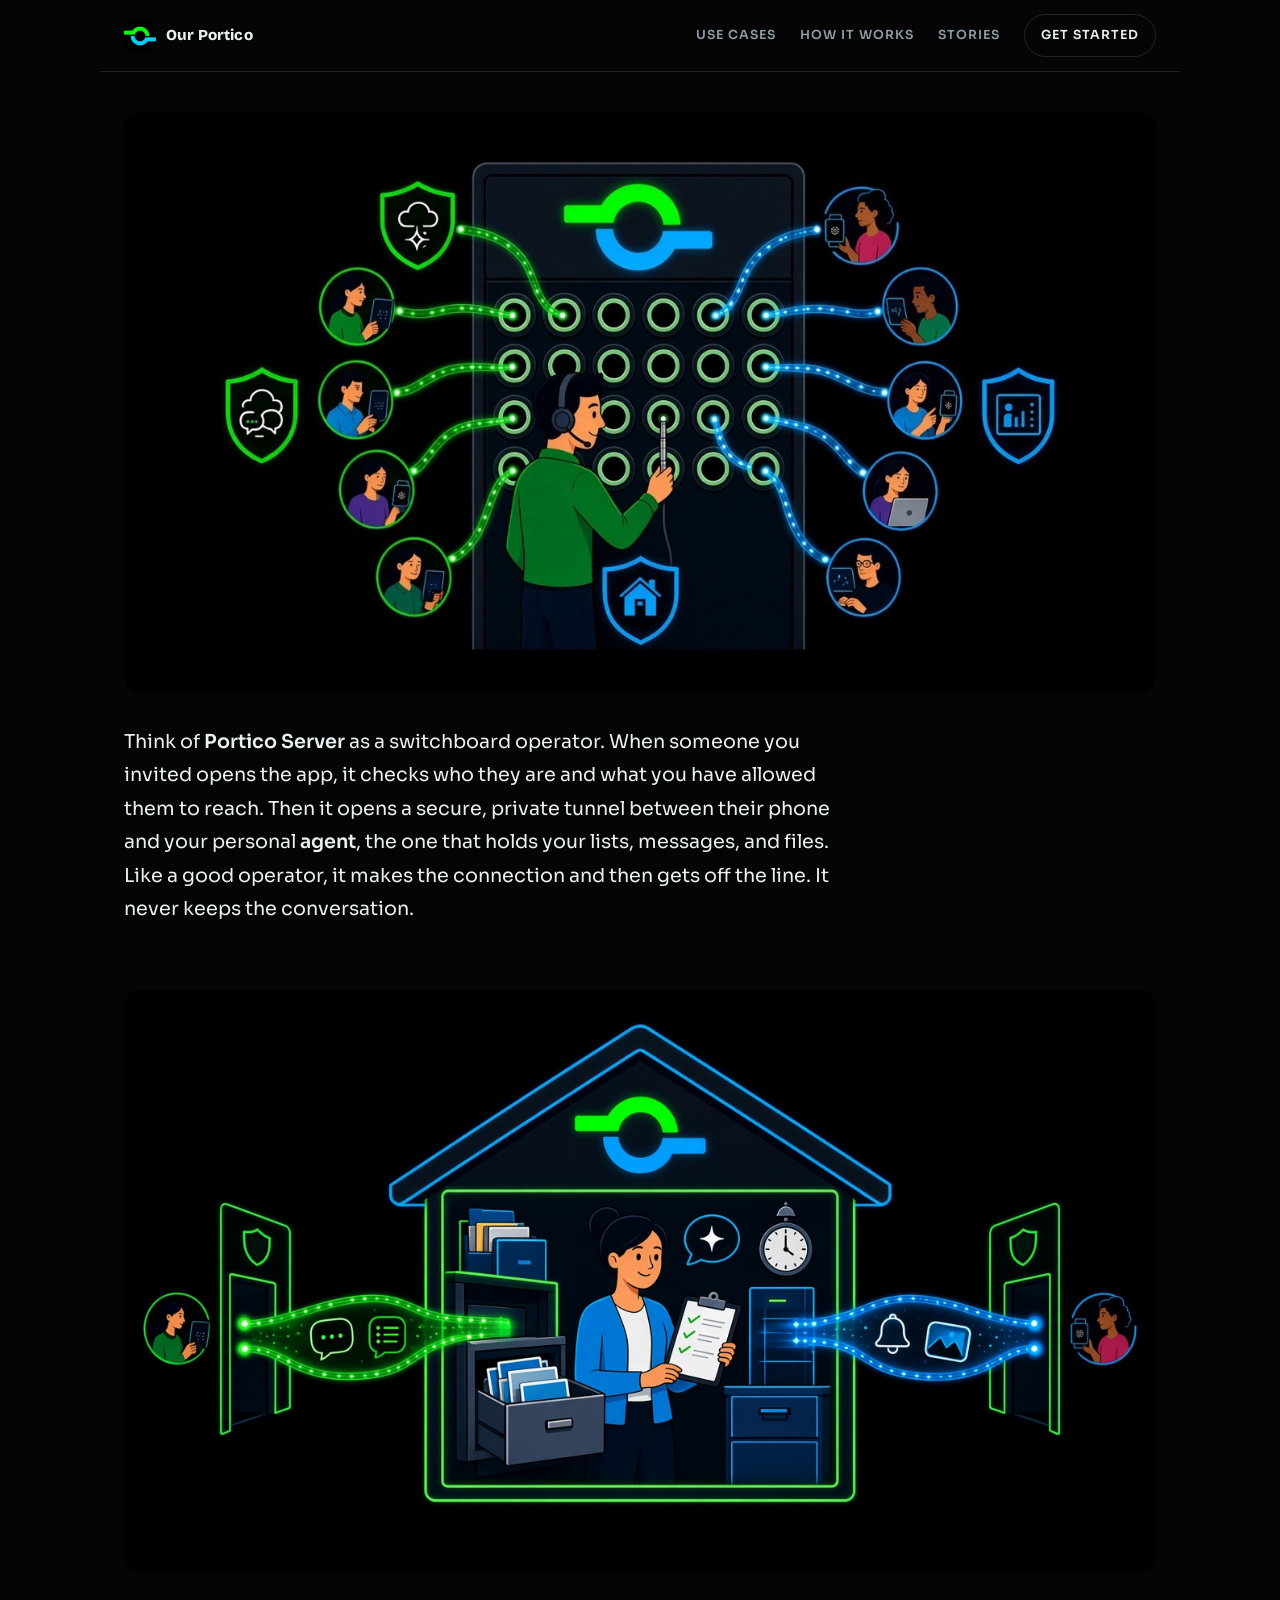
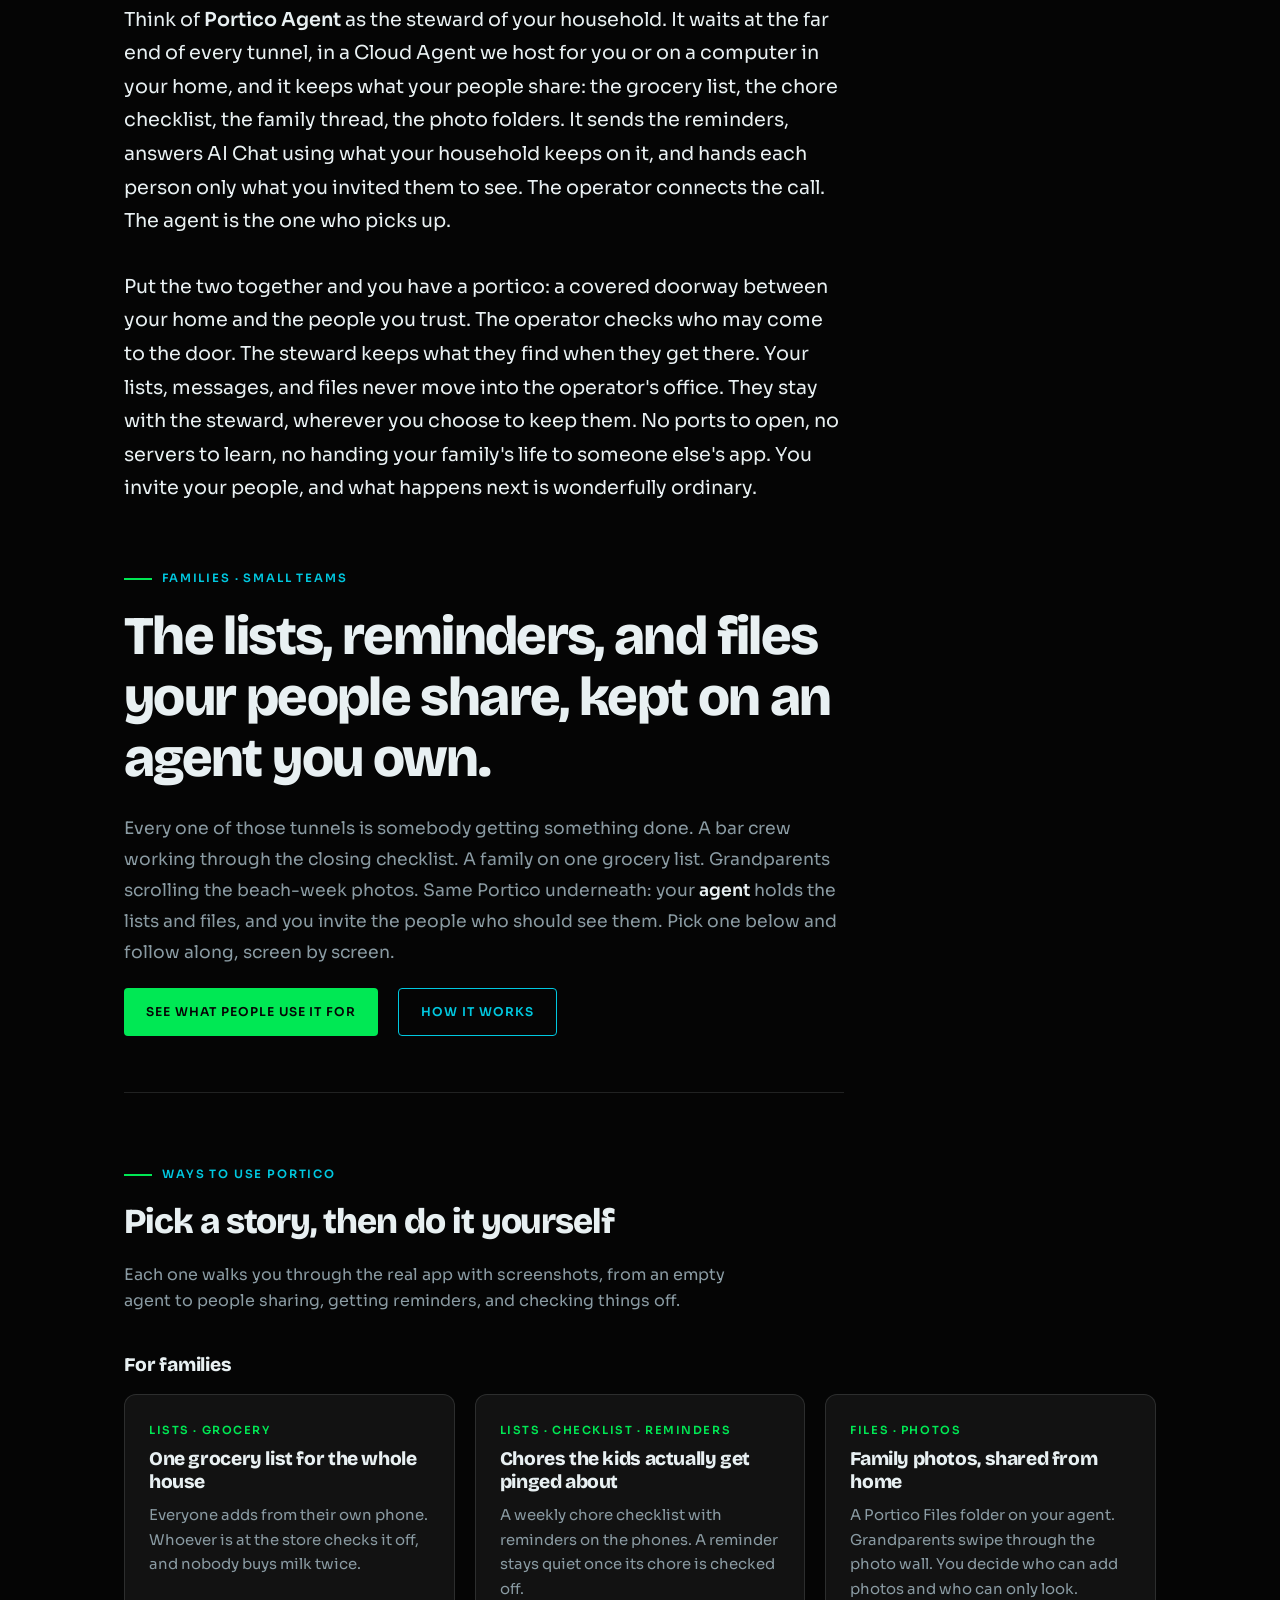
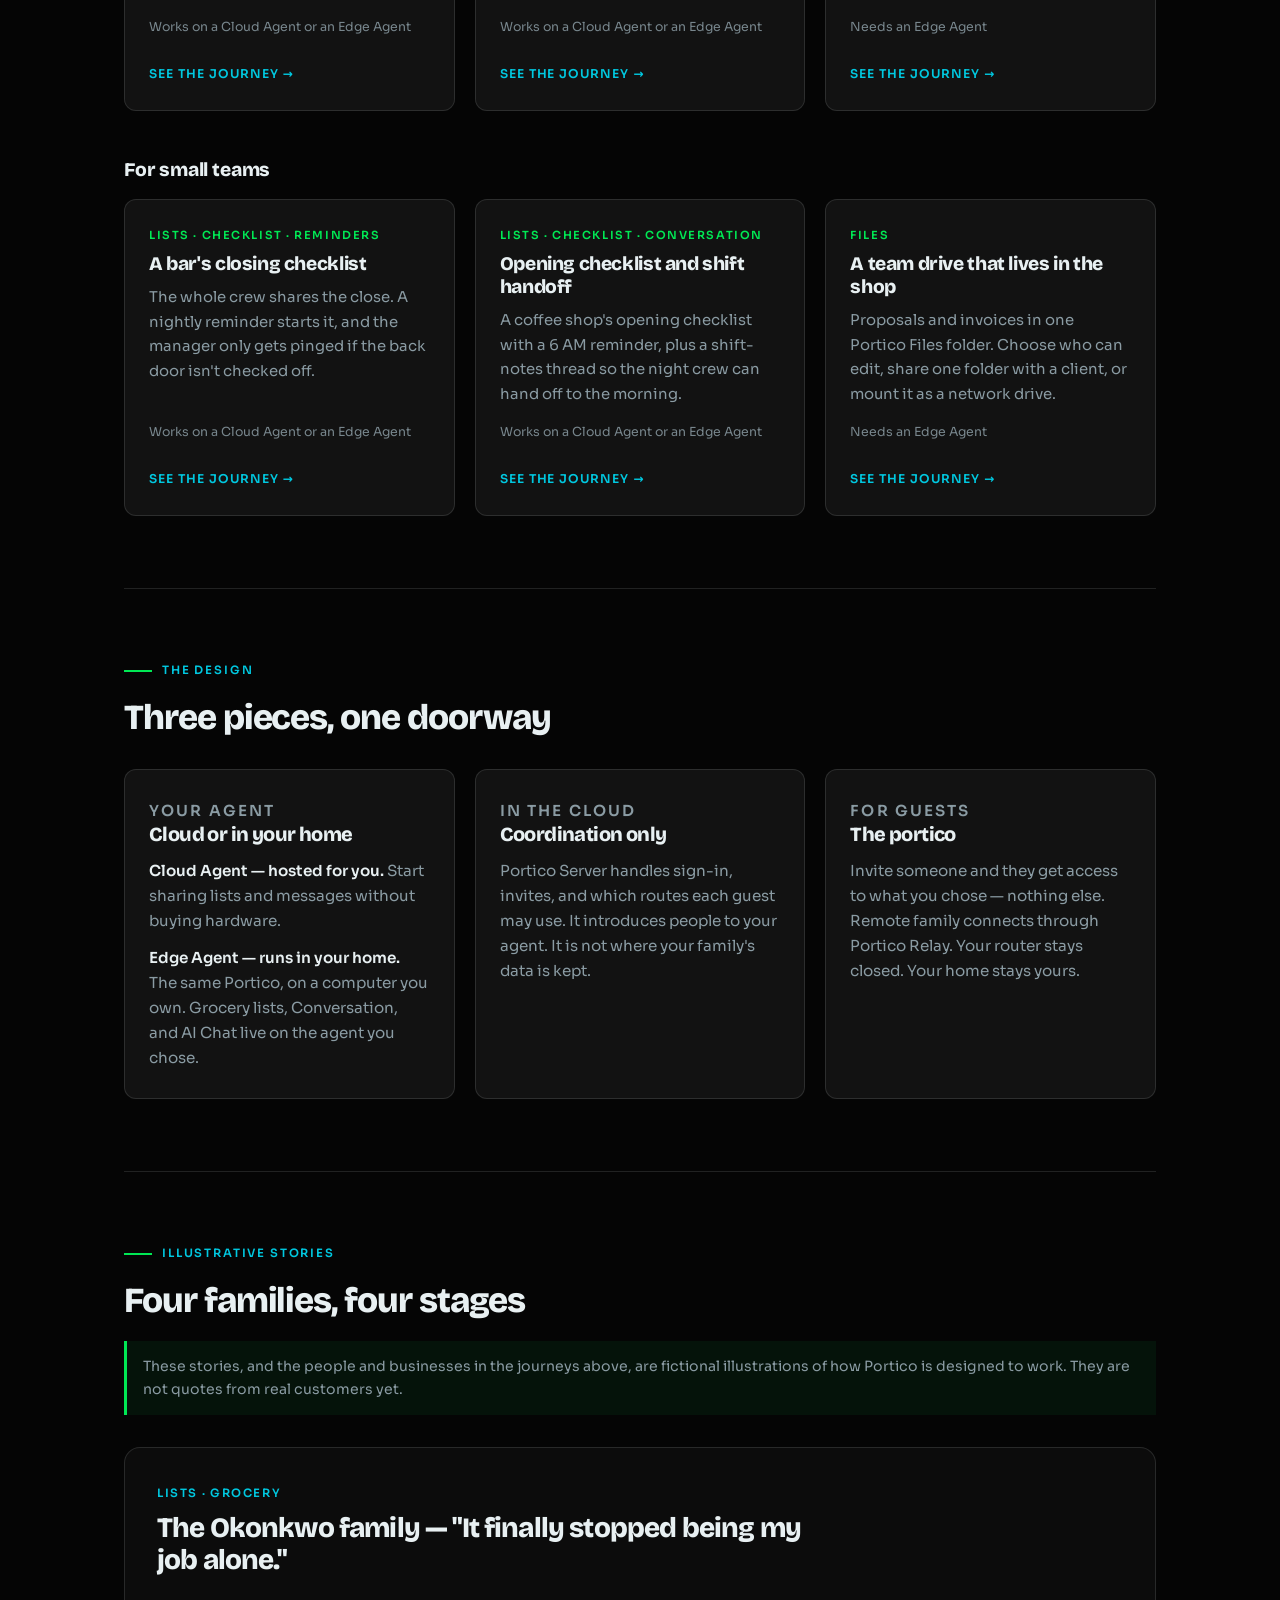
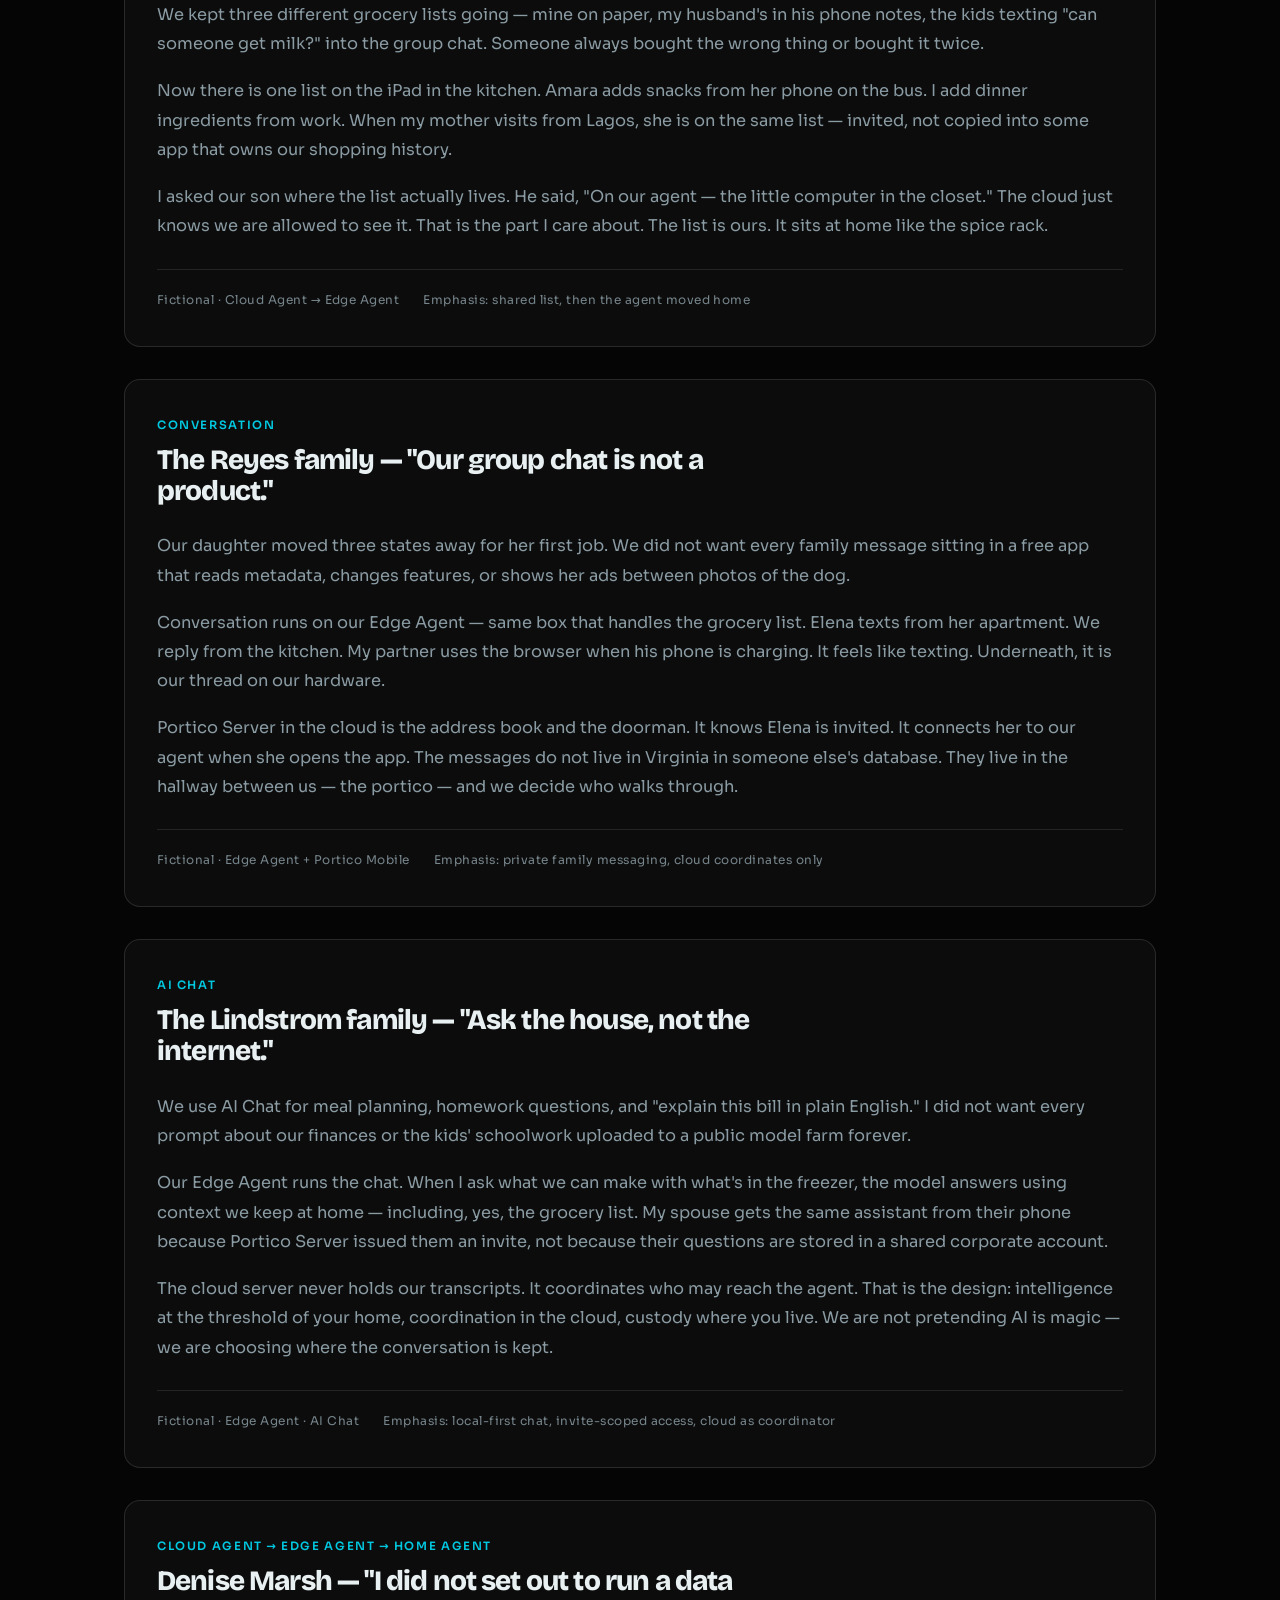
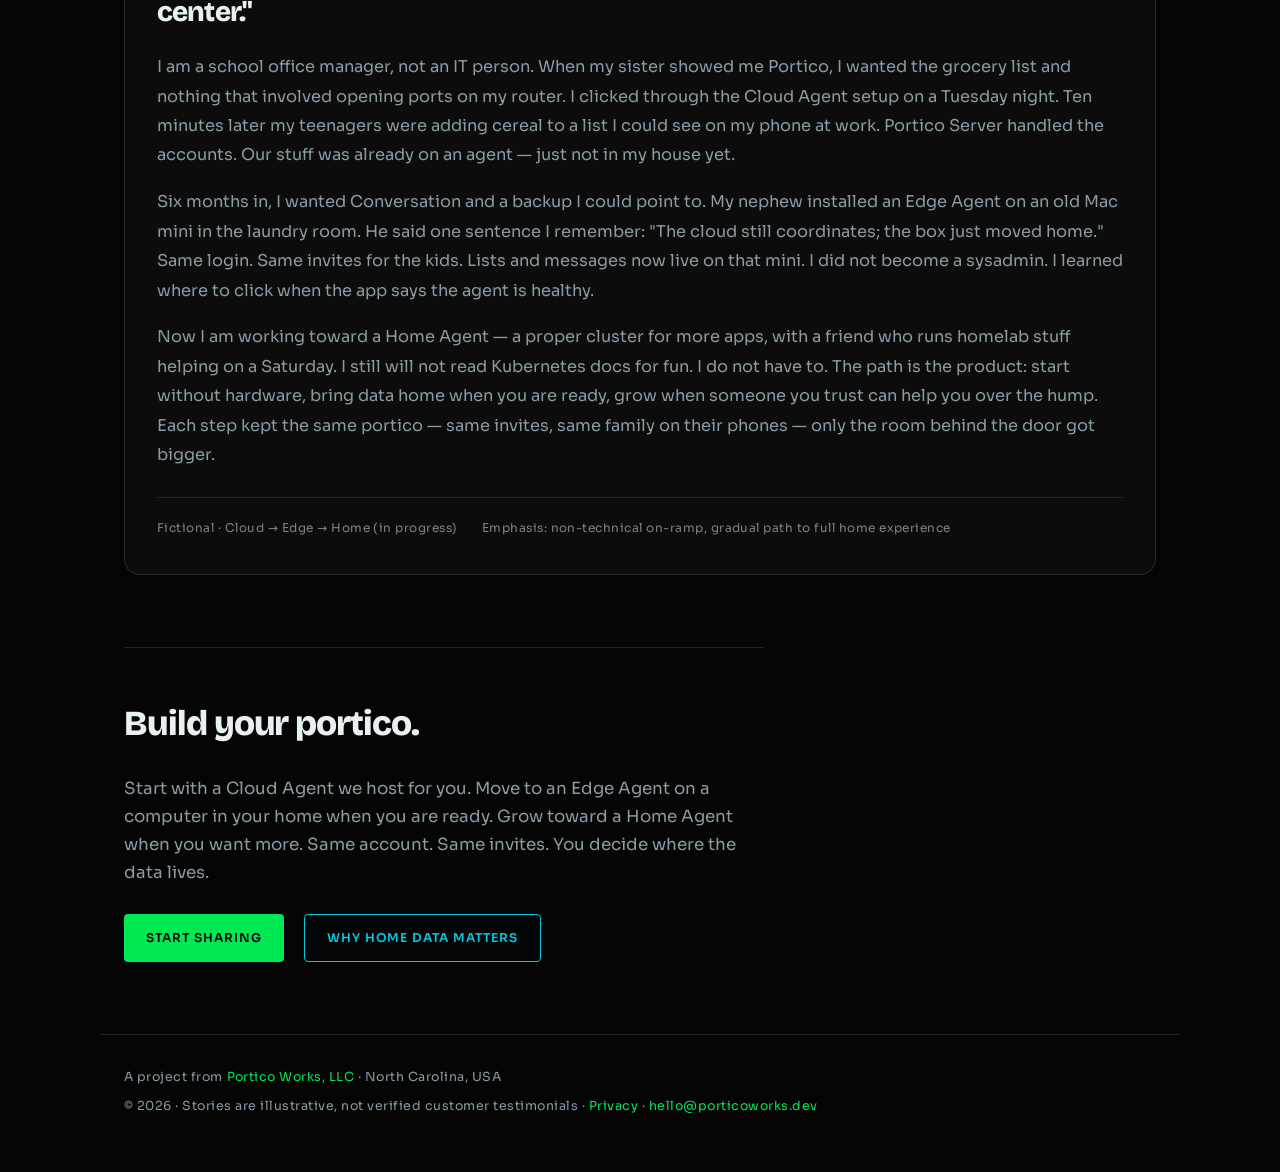
==== index.html @ 47776b00 "Add Portico hero art, grocery journey screenshots, and shot-filing tasks Co-authored-by: Cursor <cur" ====
<!doctype html>
<html lang="en">
  <head>
    <meta charset="utf-8">
    <meta name="viewport" content="width=device-width, initial-scale=1, viewport-fit=cover">
    <meta name="description" content="How families and small teams use Portico: shared grocery lists, chore and closing checklists with reminders, and photos and files shared from an agent you own.">
    <meta name="theme-color" content="#050505">
    <meta name="mobile-web-app-capable" content="yes">
    <meta name="apple-mobile-web-app-capable" content="yes">
    <meta name="apple-mobile-web-app-status-bar-style" content="black-translucent">
    <meta name="apple-mobile-web-app-title" content="Our Portico">
    <meta property="og:title" content="Our Portico — How families and small teams use Portico">
    <meta property="og:description" content="Shared lists, reminders, and files on an agent you own. Follow a family or a small team through the app, screen by screen.">
    <meta property="og:type" content="website">
    <meta property="og:url" content="https://ourportico.com/">
    <meta property="og:image" content="https://ourportico.com/logo.png">
    <title>Our Portico — How families and small teams use Portico</title>
    <link rel="icon" href="/favicon.ico" sizes="32x32">
    <link rel="icon" href="/favicon.svg" type="image/svg+xml">
    <link rel="shortcut icon" href="/favicon.ico">
    <link rel="icon" href="/favicon-32.png" type="image/png" sizes="32x32">
    <link rel="icon" href="/favicon-16.png" type="image/png" sizes="16x16">
    <link rel="icon" href="/icon-192.png" type="image/png" sizes="192x192">
    <link rel="apple-touch-icon" href="/apple-touch-icon.png" sizes="180x180">
    <link rel="apple-touch-icon" href="/apple-touch-icon-152.png" sizes="152x152">
    <link rel="manifest" href="/manifest.webmanifest">
    <link rel="stylesheet" href="styles.css">
    <link rel="preconnect" href="https://fonts.googleapis.com">
    <link rel="preconnect" href="https://fonts.gstatic.com" crossorigin>
    <link href="https://fonts.googleapis.com/css2?family=Bricolage+Grotesque:opsz,wght@12..96,600;12..96,800&family=Sora:wght@400;500;600&display=swap" rel="stylesheet">
  </head>
  <body>
    <header class="site-header">
      <div class="brand-cluster">
        <a class="wordmark-logo" href="https://api.porticoworks.dev/app/#/login" aria-label="Sign in to Portico">
          <img class="brand-logo" src="logo.png" width="32" height="32" alt="">
        </a>
        <a class="wordmark" href="/" aria-label="Our Portico">
          <span>Our Portico</span>
        </a>
      </div>
      <nav aria-label="Main navigation">
        <a href="#uses">Use cases</a>
        <a href="#how-it-works">How it works</a>
        <a href="#stories">Stories</a>
        <a class="nav-cta" href="https://web.porticoworks.dev/start/">Get started</a>
      </nav>
    </header>

    <main id="top">
      <section class="intro" aria-label="How Portico connects your people">
        <figure class="hero-art">
          <img src="portico-hero-e-switchboard.jpg" width="1280" height="720"
            alt="A switchboard operator at a Portico switchboard, patching glowing cords that connect people on phones, tablets, and laptops to their home, cloud, chat, and dashboard.">
        </figure>
        <p class="hero-intro">
          Think of <strong>Portico Server</strong> as a switchboard operator. When someone you invited opens the app,
          it checks who they are and what you have allowed them to reach. Then it opens a secure, private tunnel
          between their phone and your personal <strong>agent</strong>, the one that holds your lists, messages, and
          files. Like a good operator, it makes the connection and then gets off the line. It never keeps the conversation.
        </p>

        <figure class="hero-art">
          <img src="portico-hero-f-agent.jpg" width="1280" height="720"
            alt="A household steward inside a Portico house, holding a checklist beside a filing cabinet of folders and photos, a reminder clock, and an AI chat bubble, while tunnels from family members' phones arrive through shielded doors.">
        </figure>
        <p class="hero-intro">
          Think of <strong>Portico Agent</strong> as the steward of your household. It waits at the far end of every
          tunnel, in a Cloud Agent we host for you or on a computer in your home, and it keeps what your people share:
          the grocery list, the chore checklist, the family thread, the photo folders. It sends the reminders, answers
          AI Chat using what your household keeps on it, and hands each person only what you invited them to see.
          The operator connects the call. The agent is the one who picks up.
        </p>
        <p class="hero-intro">
          Put the two together and you have a portico: a covered doorway between your home and the people you trust.
          The operator checks who may come to the door. The steward keeps what they find when they get there. Your
          lists, messages, and files never move into the operator's office. They stay with the steward, wherever you
          choose to keep them. No ports to open, no servers to learn, no handing your family's life to someone else's
          app. You invite your people, and what happens next is wonderfully ordinary.
        </p>
      </section>

      <section class="hero" aria-labelledby="hero-title">
        <p class="eyebrow">Families · Small teams</p>
        <h1 id="hero-title">The lists, reminders, and files your people share, kept on an agent you own.</h1>
        <p class="hero-lede">
          Every one of those tunnels is somebody getting something done. A bar crew working through the closing
          checklist. A family on one grocery list. Grandparents scrolling the beach-week photos. Same Portico
          underneath: your <strong>agent</strong> holds the lists and files, and you invite the people who should see
          them. Pick one below and follow along, screen by screen.
        </p>
        <div class="cta-actions">
          <a class="button button-primary" href="#uses">See what people use it for</a>
          <a class="button button-light" href="#how-it-works">How it works</a>
        </div>
      </section>

      <section class="uses" id="uses" aria-labelledby="uses-title">
        <p class="section-kicker">Ways to use Portico</p>
        <h2 id="uses-title">Pick a story, then do it yourself</h2>
        <p class="uses-intro">
          Each one walks you through the real app with screenshots, from an empty agent to people sharing, getting
          reminders, and checking things off.
        </p>

        <div class="uses-group">
          <h3 class="uses-group-title">For families</h3>
          <div class="uses-grid">
            <a class="use-card" href="journeys/grocery-list/">
              <p class="use-tag">Lists · Grocery</p>
              <h4>One grocery list for the whole house</h4>
              <p>Everyone adds from their own phone. Whoever is at the store checks it off, and nobody buys milk twice.</p>
              <p class="use-needs">Works on a Cloud Agent or an Edge Agent</p>
              <span class="use-link">See the journey →</span>
            </a>
            <a class="use-card" href="journeys/chores/">
              <p class="use-tag">Lists · Checklist · Reminders</p>
              <h4>Chores the kids actually get pinged about</h4>
              <p>A weekly chore checklist with reminders on the phones. A reminder stays quiet once its chore is checked off.</p>
              <p class="use-needs">Works on a Cloud Agent or an Edge Agent</p>
              <span class="use-link">See the journey →</span>
            </a>
            <a class="use-card" href="journeys/family-photos/">
              <p class="use-tag">Files · Photos</p>
              <h4>Family photos, shared from home</h4>
              <p>A Portico Files folder on your agent. Grandparents swipe through the photo wall. You decide who can add photos and who can only look.</p>
              <p class="use-needs">Needs an Edge Agent</p>
              <span class="use-link">See the journey →</span>
            </a>
          </div>
        </div>

        <div class="uses-group">
          <h3 class="uses-group-title">For small teams</h3>
          <div class="uses-grid">
            <a class="use-card" href="journeys/bar-closing/">
              <p class="use-tag">Lists · Checklist · Reminders</p>
              <h4>A bar's closing checklist</h4>
              <p>The whole crew shares the close. A nightly reminder starts it, and the manager only gets pinged if the back door isn't checked off.</p>
              <p class="use-needs">Works on a Cloud Agent or an Edge Agent</p>
              <span class="use-link">See the journey →</span>
            </a>
            <a class="use-card" href="journeys/shift-handoff/">
              <p class="use-tag">Lists · Checklist · Conversation</p>
              <h4>Opening checklist and shift handoff</h4>
              <p>A coffee shop's opening checklist with a 6 AM reminder, plus a shift-notes thread so the night crew can hand off to the morning.</p>
              <p class="use-needs">Works on a Cloud Agent or an Edge Agent</p>
              <span class="use-link">See the journey →</span>
            </a>
            <a class="use-card" href="journeys/team-files/">
              <p class="use-tag">Files</p>
              <h4>A team drive that lives in the shop</h4>
              <p>Proposals and invoices in one Portico Files folder. Choose who can edit, share one folder with a client, or mount it as a network drive.</p>
              <p class="use-needs">Needs an Edge Agent</p>
              <span class="use-link">See the journey →</span>
            </a>
          </div>
        </div>
      </section>

      <section class="architecture" id="how-it-works" aria-labelledby="arch-title">
        <p class="section-kicker">The design</p>
        <h2 id="arch-title">Three pieces, one doorway</h2>
        <div class="arch-grid">
          <article class="arch-card">
            <p class="arch-label">Your agent</p>
            <h3>Cloud or in your home</h3>
            <p>
              <strong>Cloud Agent — hosted for you.</strong>
              Start sharing lists and messages without buying hardware.
            </p>
            <p>
              <strong>Edge Agent — runs in your home.</strong>
              The same Portico, on a computer you own. Grocery lists, Conversation, and AI Chat live on the agent you chose.
            </p>
          </article>
          <article class="arch-card">
            <p class="arch-label">In the cloud</p>
            <h3>Coordination only</h3>
            <p>
              Portico Server handles sign-in, invites, and which routes each guest may use. It introduces people to your
              agent. It is not where your family's data is kept.
            </p>
          </article>
          <article class="arch-card">
            <p class="arch-label">For guests</p>
            <h3>The portico</h3>
            <p>
              Invite someone and they get access to what you chose — nothing else. Remote family connects through Portico
              Relay. Your router stays closed. Your home stays yours.
            </p>
          </article>
        </div>
      </section>

      <section class="stories" id="stories" aria-labelledby="stories-title">
        <p class="section-kicker">Illustrative stories</p>
        <h2 id="stories-title">Four families, four stages</h2>
        <p class="disclaimer stories-disclaimer" role="note">
          These stories, and the people and businesses in the journeys above, are fictional illustrations of how
          Portico is designed to work. They are not quotes from real customers yet.
        </p>

        <article class="story-card">
          <header class="story-header">
            <p class="story-app">Lists · Grocery</p>
            <h3>The Okonkwo family — "It finally stopped being my job alone."</h3>
          </header>
          <blockquote class="story-quote">
            <p>
              We kept three different grocery lists going — mine on paper, my husband's in his phone notes, the kids
              texting "can someone get milk?" into the group chat. Someone always bought the wrong thing or bought it
              twice.
            </p>
            <p>
              Now there is one list on the iPad in the kitchen. Amara adds snacks from her phone on the bus. I add
              dinner ingredients from work. When my mother visits from Lagos, she is on the same list — invited, not
              copied into some app that owns our shopping history.
            </p>
            <p>
              I asked our son where the list actually lives. He said, "On our agent — the little computer in the closet."
              The cloud just knows we are allowed to see it. That is the part I care about. The list is ours. It sits at
              home like the spice rack.
            </p>
          </blockquote>
          <footer class="story-meta">
            <span>Fictional · Cloud Agent → Edge Agent</span>
            <span>Emphasis: shared list, then the agent moved home</span>
          </footer>
        </article>

        <article class="story-card">
          <header class="story-header">
            <p class="story-app">Conversation</p>
            <h3>The Reyes family — "Our group chat is not a product."</h3>
          </header>
          <blockquote class="story-quote">
            <p>
              Our daughter moved three states away for her first job. We did not want every family message sitting in a
              free app that reads metadata, changes features, or shows her ads between photos of the dog.
            </p>
            <p>
              Conversation runs on our Edge Agent — same box that handles the grocery list. Elena texts from her
              apartment. We reply from the kitchen. My partner uses the browser when his phone is charging. It feels
              like texting. Underneath, it is our thread on our hardware.
            </p>
            <p>
              Portico Server in the cloud is the address book and the doorman. It knows Elena is invited. It connects
              her to our agent when she opens the app. The messages do not live in Virginia in someone else's database.
              They live in the hallway between us — the portico — and we decide who walks through.
            </p>
          </blockquote>
          <footer class="story-meta">
            <span>Fictional · Edge Agent + Portico Mobile</span>
            <span>Emphasis: private family messaging, cloud coordinates only</span>
          </footer>
        </article>

        <article class="story-card">
          <header class="story-header">
            <p class="story-app">AI Chat</p>
            <h3>The Lindstrom family — "Ask the house, not the internet."</h3>
          </header>
          <blockquote class="story-quote">
            <p>
              We use AI Chat for meal planning, homework questions, and "explain this bill in plain English." I did not
              want every prompt about our finances or the kids' schoolwork uploaded to a public model farm forever.
            </p>
            <p>
              Our Edge Agent runs the chat. When I ask what we can make with what's in the freezer, the model answers
              using context we keep at home — including, yes, the grocery list. My spouse gets the same assistant from
              their phone because Portico Server issued them an invite, not because their questions are stored in a
              shared corporate account.
            </p>
            <p>
              The cloud server never holds our transcripts. It coordinates who may reach the agent. That is the design:
              intelligence at the threshold of your home, coordination in the cloud, custody where you live. We are not
              pretending AI is magic — we are choosing where the conversation is kept.
            </p>
          </blockquote>
          <footer class="story-meta">
            <span>Fictional · Edge Agent · AI Chat</span>
            <span>Emphasis: local-first chat, invite-scoped access, cloud as coordinator</span>
          </footer>
        </article>

        <article class="story-card">
          <header class="story-header">
            <p class="story-app">Cloud Agent → Edge Agent → Home Agent</p>
            <h3>Denise Marsh — "I did not set out to run a data center."</h3>
          </header>
          <blockquote class="story-quote">
            <p>
              I am a school office manager, not an IT person. When my sister showed me Portico, I wanted the grocery
              list and nothing that involved opening ports on my router. I clicked through the Cloud Agent setup on a
              Tuesday night. Ten minutes later my teenagers were adding cereal to a list I could see on my phone at work.
              Portico Server handled the accounts. Our stuff was already on an agent — just not in my house yet.
            </p>
            <p>
              Six months in, I wanted Conversation and a backup I could point to. My nephew installed an Edge Agent on an
              old Mac mini in the laundry room. He said one sentence I remember: "The cloud still coordinates; the box
              just moved home." Same login. Same invites for the kids. Lists and messages now live on that mini. I did
              not become a sysadmin. I learned where to click when the app says the agent is healthy.
            </p>
            <p>
              Now I am working toward a Home Agent — a proper cluster for more apps, with a friend who runs homelab
              stuff helping on a Saturday. I still will not read Kubernetes docs for fun. I do not have to. The path is
              the product: start without hardware, bring data home when you are ready, grow when someone you trust can
              help you over the hump. Each step kept the same portico — same invites, same family on their phones — only
              the room behind the door got bigger.
            </p>
          </blockquote>
          <footer class="story-meta">
            <span>Fictional · Cloud → Edge → Home (in progress)</span>
            <span>Emphasis: non-technical on-ramp, gradual path to full home experience</span>
          </footer>
        </article>
      </section>

      <section class="closing-cta" aria-labelledby="cta-title">
        <h2 id="cta-title">Build your portico.</h2>
        <p>
          Start with a Cloud Agent we host for you. Move to an Edge Agent on a computer in your home when you are ready.
          Grow toward a Home Agent when you want more. Same account. Same invites. You decide where the data lives.
        </p>
        <div class="cta-actions">
          <a class="button button-primary" href="https://web.porticoworks.dev/start/">Start sharing</a>
          <a class="button button-light" href="https://porticonow.com/">Why home data matters</a>
        </div>
      </section>
    </main>

    <footer class="site-footer">
      <p>
        A project from
        <a class="text-link" href="https://porticoworks.dev/">Portico Works, LLC</a>
        · North Carolina, USA
      </p>
      <p>
        © <span id="year">2026</span>
        · Stories are illustrative, not verified customer testimonials
        · <a class="text-link" href="https://porticoworks.dev/privacy">Privacy</a>
        · <a class="text-link" href="mailto:hello@porticoworks.dev">hello@porticoworks.dev</a>
      </p>
    </footer>

    <script>document.getElementById('year').textContent = new Date().getFullYear();</script>
  </body>
</html>
---- styles.css ----
:root {
  --ink: #e8f0f2;
  --muted: #8a9ba3;
  --deep: #050505;
  --surface: #0c0c0c;
  --panel: #121212;
  --green: #00e854;
  --cyan: #00c8e0;
  --line: rgba(232, 240, 242, 0.12);
}

* { box-sizing: border-box; }
html { scroll-behavior: smooth; }
body {
  margin: 0;
  color: var(--ink);
  background: var(--deep);
  font-family: Sora, system-ui, sans-serif;
  font-size: 16px;
  line-height: 1.65;
}
a { color: inherit; }
strong { color: var(--ink); font-weight: 600; }

.site-header {
  max-width: 1080px;
  margin-inline: auto;
  min-height: 72px;
  display: flex;
  align-items: center;
  justify-content: space-between;
  padding: 0 24px;
  border-bottom: 1px solid var(--line);
}
.brand-cluster {
  display: inline-flex;
  align-items: center;
  gap: 10px;
}
.wordmark-logo {
  display: inline-flex;
  border-radius: 6px;
  text-decoration: none;
}
.wordmark-logo:focus-visible {
  outline: 2px solid var(--cyan);
  outline-offset: 2px;
}
.wordmark {
  display: inline-flex;
  align-items: center;
  gap: 10px;
  font-family: "Bricolage Grotesque", Sora, sans-serif;
  font-weight: 800;
  font-size: .95rem;
  letter-spacing: .01em;
  text-decoration: none;
}
.wordmark:hover span {
  color: var(--cyan);
}
.brand-logo {
  display: block;
  border-radius: 6px;
  flex-shrink: 0;
}
nav {
  display: flex;
  align-items: center;
  gap: 24px;
}
nav a {
  font-size: .78rem;
  font-weight: 600;
  letter-spacing: .08em;
  text-decoration: none;
  text-transform: uppercase;
  color: var(--muted);
}
nav a:hover, nav a:focus-visible { color: var(--green); }
.nav-cta {
  padding: 10px 16px;
  border: 1px solid var(--line);
  border-radius: 100px;
  color: var(--ink);
}
.nav-cta:hover, .nav-cta:focus-visible {
  border-color: var(--cyan);
  color: var(--cyan);
}

main {
  max-width: 1080px;
  margin-inline: auto;
  padding: 0 24px 72px;
}

.hero-art {
  margin: 40px 0 0;
}
.hero-art img {
  display: block;
  width: 100%;
  height: auto;
  border-radius: 16px;
}
.hero-intro {
  max-width: 720px;
  margin: 32px 0 0;
  font-size: 1.2rem;
  line-height: 1.75;
}
.hero-intro + .hero-art { margin-top: 64px; }
.hero {
  max-width: 720px;
  padding: 64px 0 56px;
  border-bottom: 1px solid var(--line);
}
.eyebrow, .section-kicker {
  margin: 0 0 18px;
  font-size: .72rem;
  font-weight: 600;
  letter-spacing: .16em;
  text-transform: uppercase;
  color: var(--cyan);
}
.eyebrow::before, .section-kicker::before {
  content: "";
  display: inline-block;
  width: 28px;
  margin-right: 10px;
  border-top: 2px solid var(--green);
  vertical-align: middle;
}
h1, h2, h3 {
  font-family: "Bricolage Grotesque", Sora, sans-serif;
  font-weight: 800;
  line-height: 1.12;
  letter-spacing: -.03em;
}
h1 {
  margin: 0 0 24px;
  font-size: clamp(2.2rem, 5vw, 3.4rem);
}
h2 {
  margin: 0 0 32px;
  font-size: clamp(1.6rem, 3vw, 2.2rem);
}
.hero-lede {
  margin: 0 0 20px;
  color: var(--muted);
  font-size: 1.08rem;
  line-height: 1.8;
}
.disclaimer {
  margin: 0;
  padding: 14px 16px;
  border-left: 3px solid var(--green);
  background: rgba(0, 232, 84, 0.06);
  color: var(--muted);
  font-size: .88rem;
}

.architecture {
  padding: 72px 0;
  border-bottom: 1px solid var(--line);
}
.arch-grid {
  display: grid;
  grid-template-columns: repeat(3, 1fr);
  gap: 20px;
}
.arch-card {
  padding: 28px 24px;
  background: var(--panel);
  border: 1px solid var(--line);
  border-radius: 12px;
}
.arch-label {
  margin: 0 0 8px;
  font-size: .72rem;
  font-weight: 600;
  letter-spacing: .14em;
  text-transform: uppercase;
  color: var(--green);
}
.arch-card h3 {
  margin: 0 0 12px;
  font-size: 1.25rem;
}
.arch-card p {
  margin: 0;
  color: var(--muted);
  font-size: .95rem;
}
.arch-card p + p {
  margin-top: 0.75rem;
}

.stories {
  padding: 72px 0;
}
.story-card {
  margin-bottom: 32px;
  padding: 36px 32px;
  background: var(--surface);
  border: 1px solid var(--line);
  border-radius: 16px;
}
.story-card:last-child { margin-bottom: 0; }
.story-app {
  margin: 0 0 10px;
  font-size: .72rem;
  font-weight: 600;
  letter-spacing: .14em;
  text-transform: uppercase;
  color: var(--cyan);
}
.story-header h3 {
  margin: 0 0 24px;
  font-size: clamp(1.3rem, 2.5vw, 1.75rem);
  max-width: 36ch;
}
.story-quote {
  margin: 0;
  padding: 0;
  border: none;
}
.story-quote p {
  margin: 0 0 1.1rem;
  color: var(--muted);
  font-size: 1.02rem;
  line-height: 1.8;
}
.story-quote p:last-child { margin-bottom: 0; }
.story-meta {
  display: flex;
  flex-wrap: wrap;
  gap: 8px 24px;
  margin-top: 28px;
  padding-top: 20px;
  border-top: 1px solid var(--line);
  font-size: .75rem;
  letter-spacing: .04em;
  color: var(--muted);
  opacity: .85;
}

.closing-cta {
  max-width: 640px;
  padding: 56px 0 0;
  border-top: 1px solid var(--line);
}
.closing-cta p {
  margin: 0 0 28px;
  color: var(--muted);
  font-size: 1.05rem;
}
.cta-actions {
  display: flex;
  flex-wrap: wrap;
  gap: 16px 20px;
}
.button {
  display: inline-flex;
  align-items: center;
  justify-content: center;
  min-height: 48px;
  padding: 12px 22px;
  border-radius: 4px;
  font-size: .76rem;
  font-weight: 600;
  letter-spacing: .08em;
  text-decoration: none;
  text-transform: uppercase;
  transition: transform .2s ease, background .2s ease, color .2s ease, border-color .2s ease;
}
.button:hover, .button:focus-visible { transform: translateY(-2px); }
.button-primary {
  color: var(--deep);
  background: var(--green);
}
.button-primary:hover { background: var(--cyan); }
.button-light {
  border: 1px solid var(--cyan);
  color: var(--cyan);
}
.button-light:hover {
  color: var(--deep);
  background: var(--cyan);
}

.site-footer {
  max-width: 1080px;
  margin-inline: auto;
  padding: 32px 24px 48px;
  border-top: 1px solid var(--line);
  font-size: .78rem;
  letter-spacing: .04em;
  color: var(--muted);
}
.site-footer p { margin: 0 0 8px; }
.text-link {
  color: var(--green);
  text-decoration: none;
  text-underline-offset: 3px;
}
.text-link:hover, .text-link:focus-visible { color: var(--cyan); }

.uses {
  padding: 72px 0;
  border-bottom: 1px solid var(--line);
}
.uses-intro {
  max-width: 640px;
  margin: -12px 0 40px;
  color: var(--muted);
}
.uses-group + .uses-group { margin-top: 48px; }
.uses-group-title {
  margin: 0 0 18px;
  font-size: 1.2rem;
  letter-spacing: -.01em;
}
.uses-grid {
  display: grid;
  grid-template-columns: repeat(3, 1fr);
  gap: 20px;
}
.use-card {
  display: flex;
  flex-direction: column;
  padding: 26px 24px;
  background: var(--panel);
  border: 1px solid var(--line);
  border-radius: 12px;
  text-decoration: none;
  transition: border-color .2s ease, transform .2s ease;
}
.use-card:hover, .use-card:focus-visible {
  border-color: var(--cyan);
  transform: translateY(-2px);
}
.use-card .use-tag {
  margin: 0 0 8px;
  font-size: .7rem;
  font-weight: 600;
  letter-spacing: .14em;
  text-transform: uppercase;
  color: var(--green);
}
.use-card h4 {
  margin: 0 0 10px;
  font-family: "Bricolage Grotesque", Sora, sans-serif;
  font-size: 1.2rem;
  font-weight: 800;
  line-height: 1.2;
  letter-spacing: -.02em;
}
.use-card p {
  margin: 0 0 16px;
  color: var(--muted);
  font-size: .93rem;
}
.use-needs {
  margin-top: auto !important;
  font-size: .78rem !important;
  opacity: .85;
}
.use-link {
  margin-top: 10px;
  font-size: .76rem;
  font-weight: 600;
  letter-spacing: .08em;
  text-transform: uppercase;
  color: var(--cyan);
}

.stories-disclaimer { margin: -12px 0 32px; }

/* Journey pages */
.crumb {
  margin: 28px 0 0;
  font-size: .8rem;
}
.journey-hero {
  max-width: 760px;
  padding: 40px 0 40px;
  border-bottom: 1px solid var(--line);
}
.journey-facts {
  display: grid;
  grid-template-columns: repeat(3, 1fr);
  gap: 16px;
  margin: 28px 0 0;
  padding: 0;
  list-style: none;
}
.journey-facts li {
  padding: 16px 18px;
  background: var(--panel);
  border: 1px solid var(--line);
  border-radius: 10px;
  font-size: .9rem;
  color: var(--muted);
}
.journey-facts strong {
  display: block;
  margin-bottom: 4px;
  font-size: .7rem;
  letter-spacing: .14em;
  text-transform: uppercase;
  color: var(--green);
}
.journey-outcome {
  padding: 48px 0 8px;
}
.journey-outcome ul {
  margin: 0;
  padding-left: 1.2rem;
  color: var(--muted);
}
.journey-outcome li + li { margin-top: 6px; }
.journey-steps {
  margin: 0;
  padding: 0;
  list-style: none;
  counter-reset: step;
}
.step {
  padding: 48px 0;
  border-bottom: 1px solid var(--line);
  counter-increment: step;
}
.step:last-child { border-bottom: none; }
.step-grid {
  display: grid;
  grid-template-columns: 1.1fr .9fr;
  gap: 36px;
  align-items: start;
}
.step h2 {
  margin: 0 0 14px;
  font-size: clamp(1.35rem, 2.6vw, 1.75rem);
}
.step h2::before {
  content: counter(step);
  display: inline-flex;
  align-items: center;
  justify-content: center;
  width: 1.7em;
  height: 1.7em;
  margin-right: 12px;
  border-radius: 50%;
  background: var(--green);
  color: var(--deep);
  font-size: .75em;
  vertical-align: .12em;
}
.step-why {
  margin: 0 0 18px;
  color: var(--muted);
}
.how {
  margin: 0;
  padding-left: 1.3rem;
}
.how li { margin-bottom: 8px; }
.how li::marker { color: var(--cyan); font-weight: 600; }
.ui {
  padding: 1px 7px;
  border: 1px solid var(--line);
  border-radius: 5px;
  background: var(--panel);
  color: var(--ink);
  font-size: .9em;
  font-weight: 600;
  white-space: nowrap;
}
.tip {
  margin: 20px 0 0;
  padding: 14px 16px;
  border-left: 3px solid var(--cyan);
  background: rgba(0, 200, 224, 0.06);
  color: var(--muted);
  font-size: .9rem;
}
.tip strong { color: var(--cyan); }
.shots {
  display: grid;
  gap: 18px;
}
.shot {
  margin: 0;
  max-width: 340px;
  justify-self: center;
  width: 100%;
}
.shot.wide { max-width: none; }
.shot-frame {
  display: flex;
  flex-direction: column;
  align-items: center;
  justify-content: center;
  gap: 10px;
  aspect-ratio: 9 / 16;
  padding: 20px;
  border: 1px dashed rgba(0, 200, 224, 0.45);
  border-radius: 22px;
  background: repeating-linear-gradient(135deg, var(--surface), var(--surface) 12px, var(--panel) 12px, var(--panel) 24px);
  text-align: center;
  color: var(--muted);
  font-size: .85rem;
}
.shot.wide .shot-frame { aspect-ratio: 16 / 10; border-radius: 12px; }
.shot-frame code {
  font-size: .72rem;
  color: var(--cyan);
}
.shot-img {
  display: block;
  width: 100%;
  height: auto;
  border: 1px solid var(--line);
  border-radius: 22px;
}
.shot.wide .shot-img { border-radius: 12px; }
.shot figcaption {
  margin-top: 8px;
  color: var(--muted);
  font-size: .8rem;
  text-align: center;
}
.journey-more {
  padding: 56px 0 0;
  border-top: 1px solid var(--line);
}
.journey-more .uses-grid { margin-bottom: 40px; }

@media (max-width: 860px) {
  .arch-grid { grid-template-columns: 1fr; }
  .uses-grid { grid-template-columns: 1fr; }
  .step-grid { grid-template-columns: 1fr; }
  .journey-facts { grid-template-columns: 1fr; }
}

@media (max-width: 640px) {
  nav a:not(.nav-cta) { display: none; }
  .hero-art { margin-top: 24px; }
  .hero-intro + .hero-art { margin-top: 48px; }
  .hero { padding-top: 48px; }
  .story-card { padding: 28px 22px; }
  .cta-actions { flex-direction: column; align-items: stretch; }
  .button { justify-content: center; }
}

@media (prefers-reduced-motion: reduce) {
  html { scroll-behavior: auto; }
  .button, .use-card { transition: none; }
}
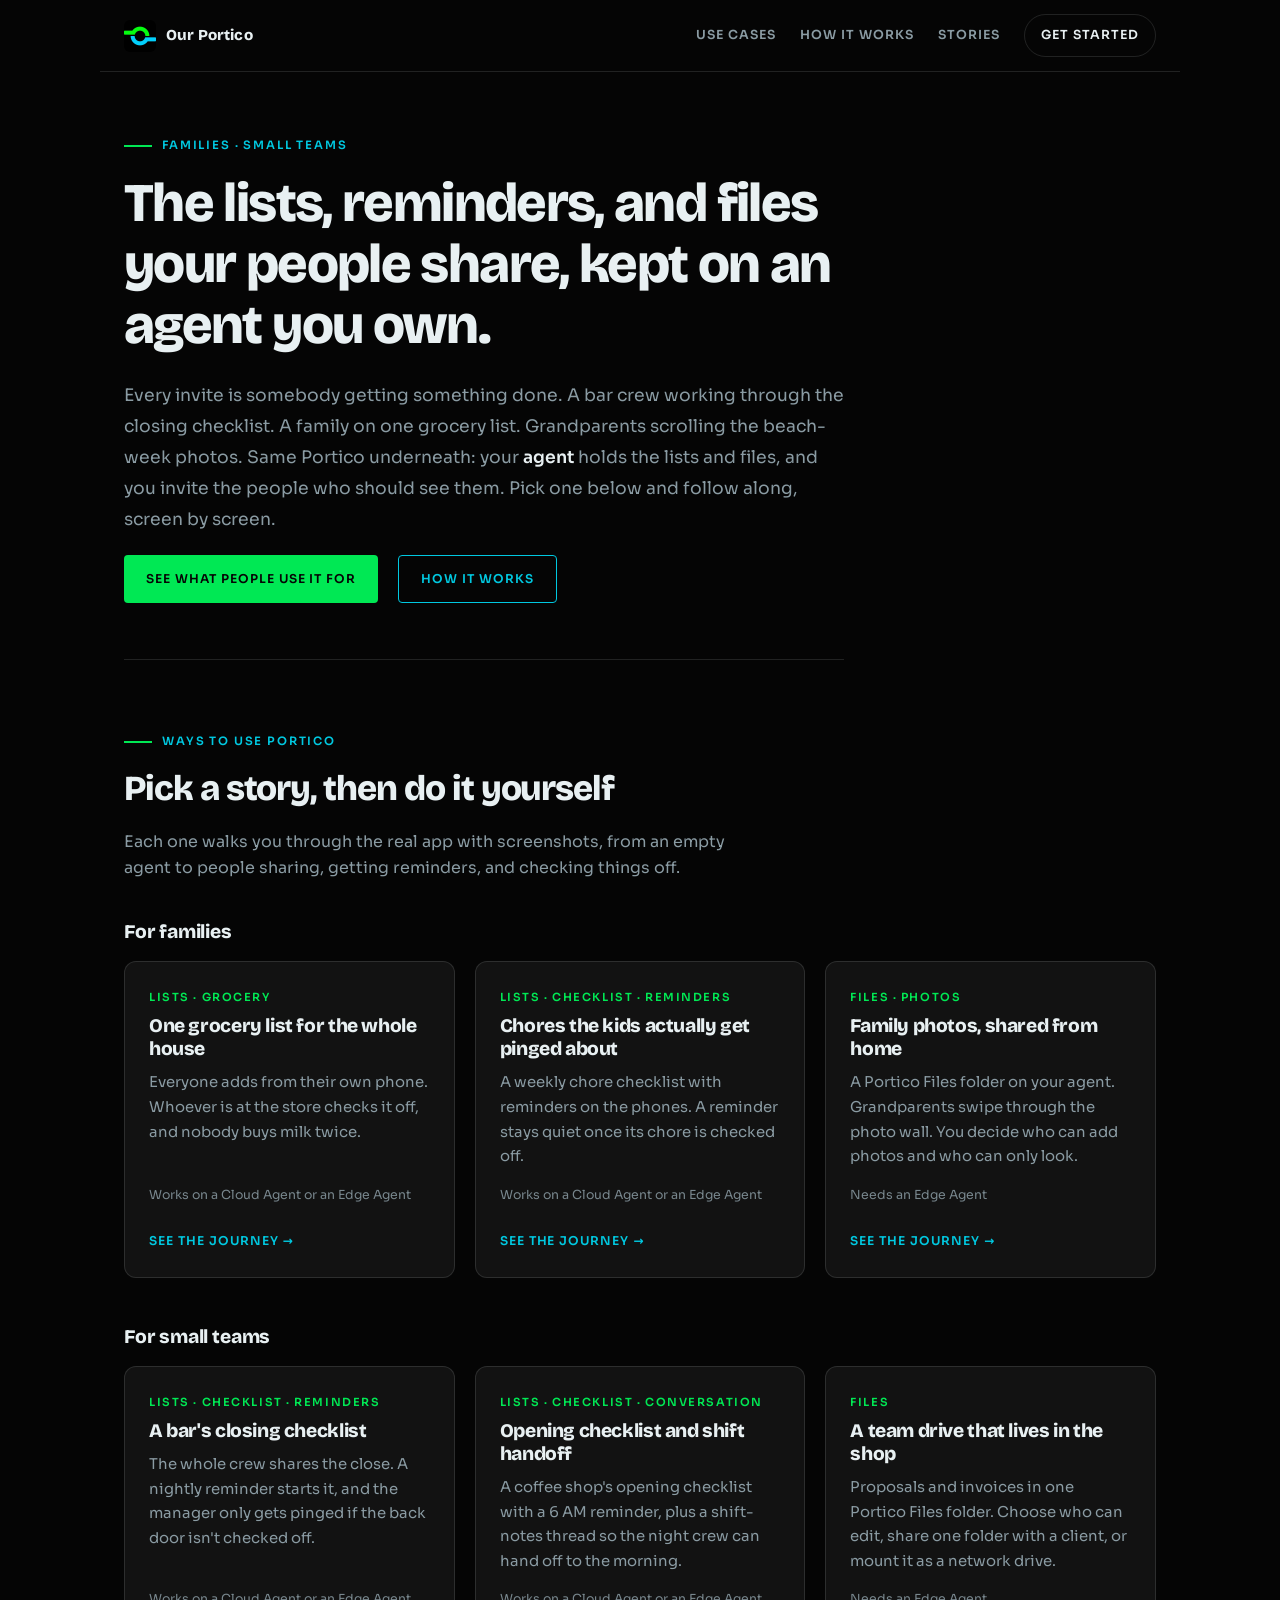
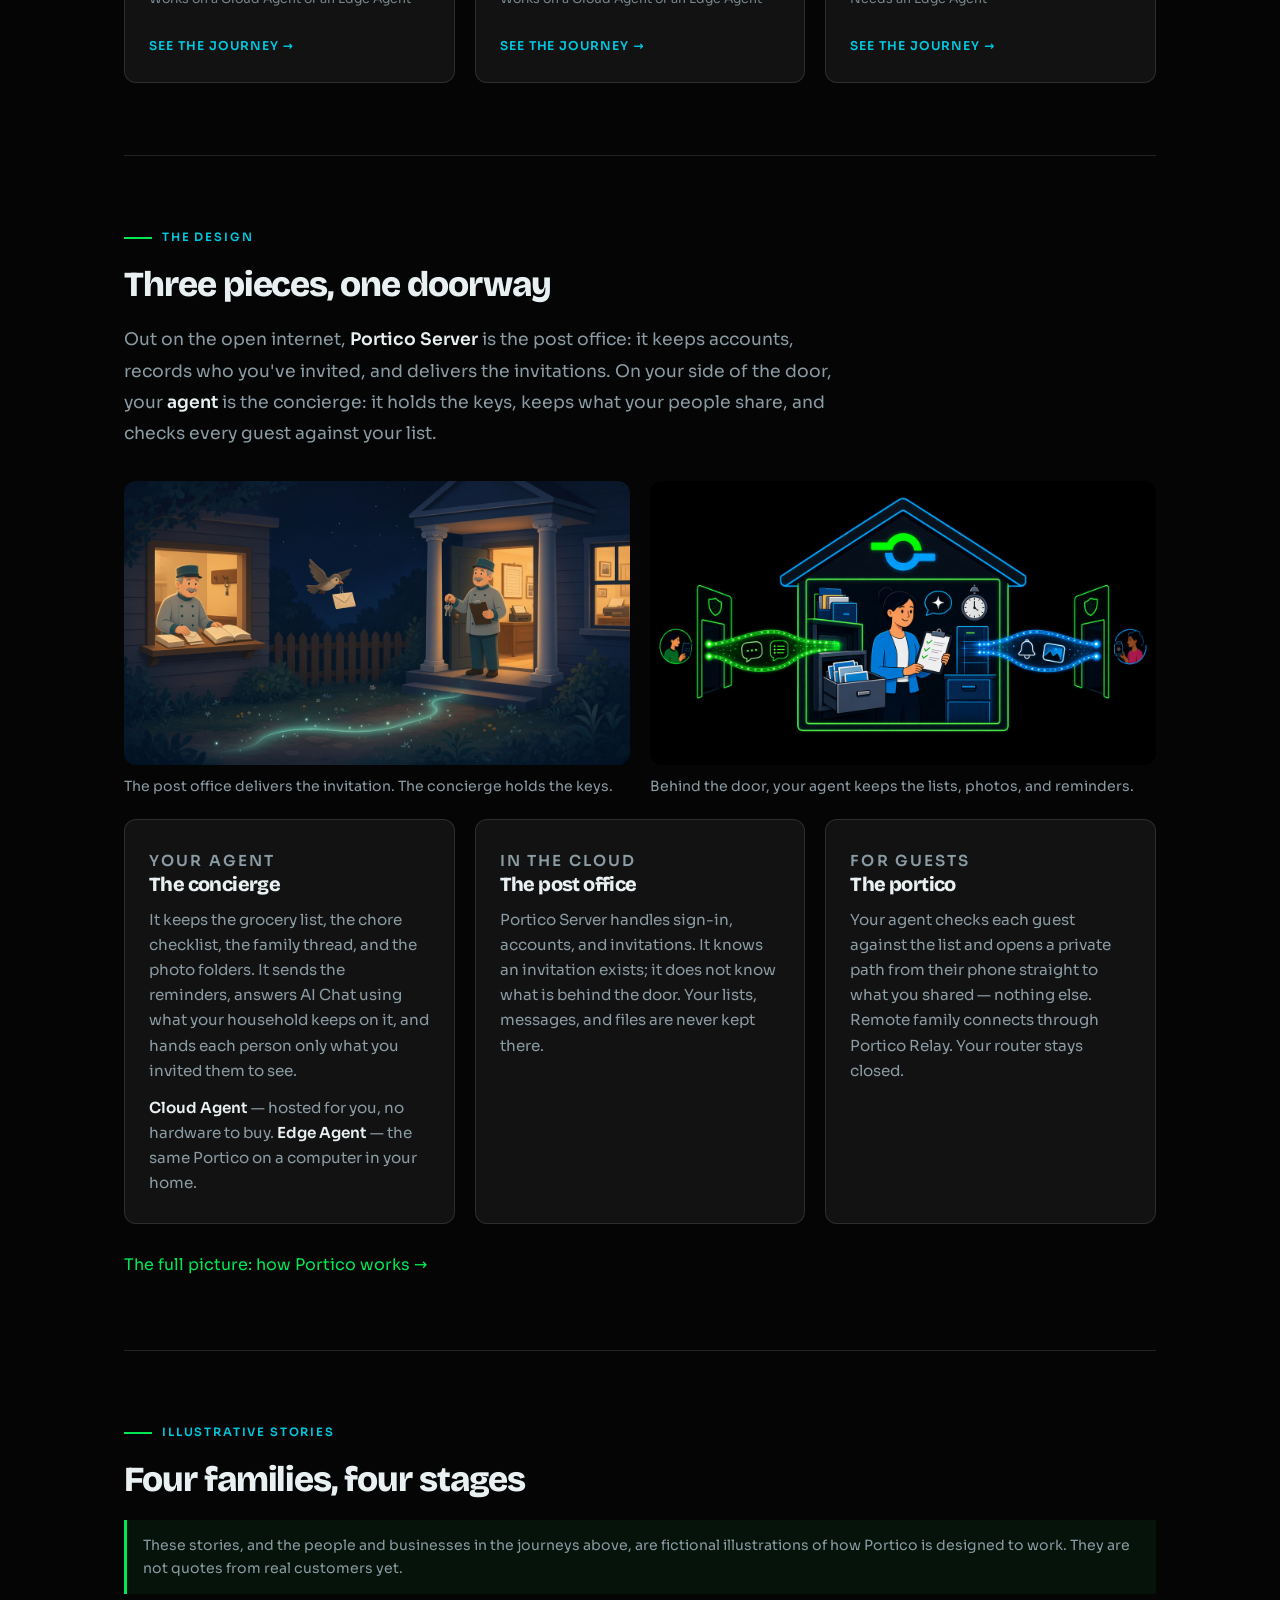
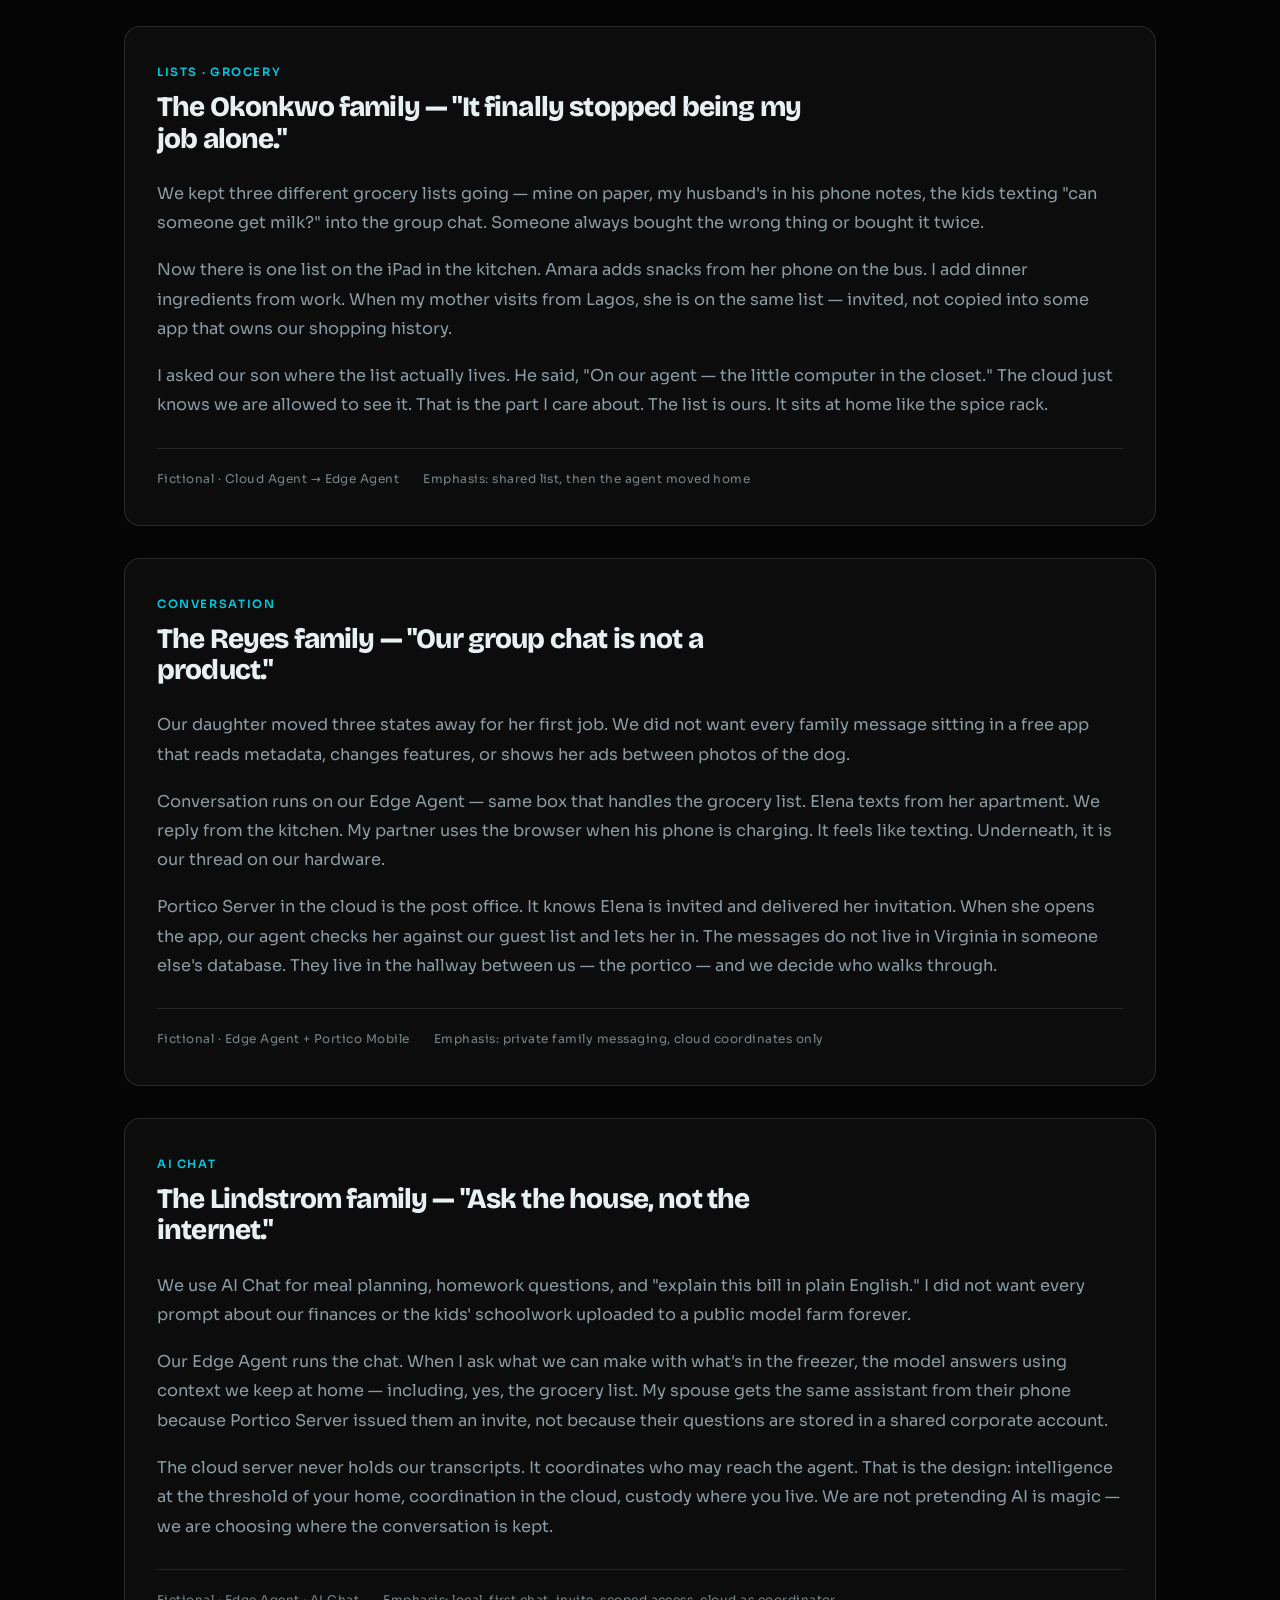
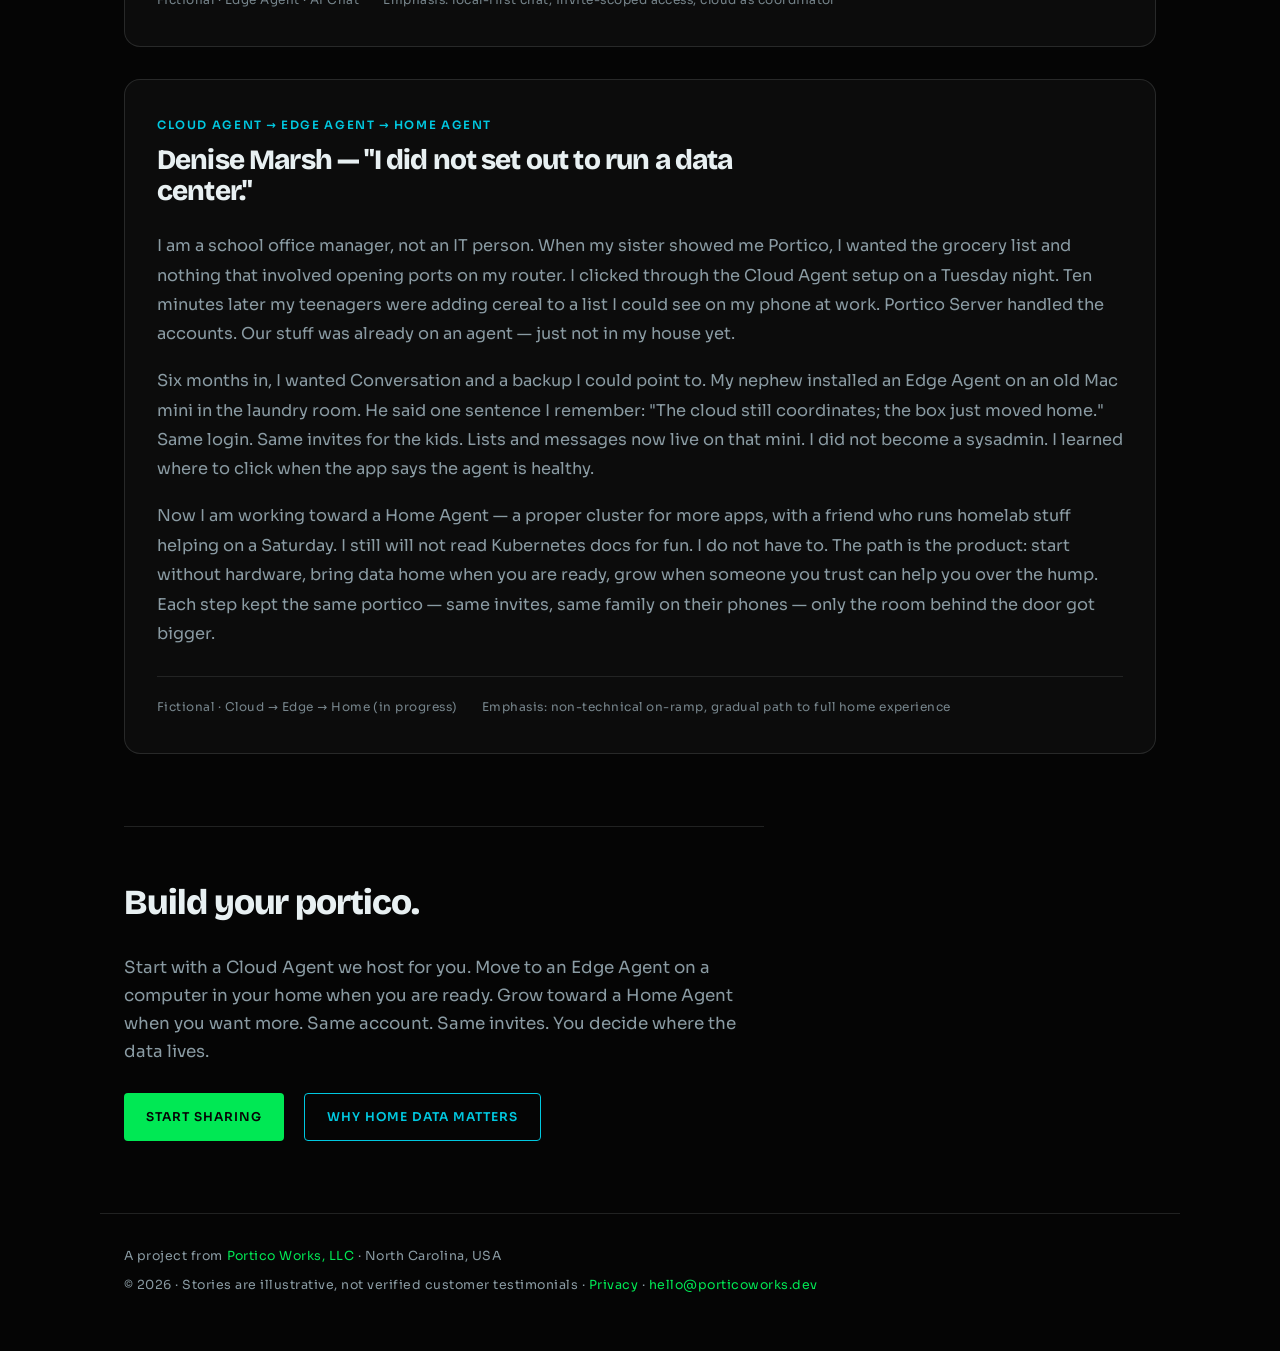
==== commit f8c7ed13: "Move the Server/Agent explainer into How it works using the post office metaphor Drop the switchboar" ====
--- a/index.html
+++ b/index.html
@@ -48,43 +48,11 @@
     </header>
 
     <main id="top">
-      <section class="intro" aria-label="How Portico connects your people">
-        <figure class="hero-art">
-          <img src="portico-hero-e-switchboard.jpg" width="1280" height="720"
-            alt="A switchboard operator at a Portico switchboard, patching glowing cords that connect people on phones, tablets, and laptops to their home, cloud, chat, and dashboard.">
-        </figure>
-        <p class="hero-intro">
-          Think of <strong>Portico Server</strong> as a switchboard operator. When someone you invited opens the app,
-          it checks who they are and what you have allowed them to reach. Then it opens a secure, private tunnel
-          between their phone and your personal <strong>agent</strong>, the one that holds your lists, messages, and
-          files. Like a good operator, it makes the connection and then gets off the line. It never keeps the conversation.
-        </p>
-
-        <figure class="hero-art">
-          <img src="portico-hero-f-agent.jpg" width="1280" height="720"
-            alt="A household steward inside a Portico house, holding a checklist beside a filing cabinet of folders and photos, a reminder clock, and an AI chat bubble, while tunnels from family members' phones arrive through shielded doors.">
-        </figure>
-        <p class="hero-intro">
-          Think of <strong>Portico Agent</strong> as the steward of your household. It waits at the far end of every
-          tunnel, in a Cloud Agent we host for you or on a computer in your home, and it keeps what your people share:
-          the grocery list, the chore checklist, the family thread, the photo folders. It sends the reminders, answers
-          AI Chat using what your household keeps on it, and hands each person only what you invited them to see.
-          The operator connects the call. The agent is the one who picks up.
-        </p>
-        <p class="hero-intro">
-          Put the two together and you have a portico: a covered doorway between your home and the people you trust.
-          The operator checks who may come to the door. The steward keeps what they find when they get there. Your
-          lists, messages, and files never move into the operator's office. They stay with the steward, wherever you
-          choose to keep them. No ports to open, no servers to learn, no handing your family's life to someone else's
-          app. You invite your people, and what happens next is wonderfully ordinary.
-        </p>
-      </section>
-
       <section class="hero" aria-labelledby="hero-title">
         <p class="eyebrow">Families · Small teams</p>
         <h1 id="hero-title">The lists, reminders, and files your people share, kept on an agent you own.</h1>
         <p class="hero-lede">
-          Every one of those tunnels is somebody getting something done. A bar crew working through the closing
+          Every invite is somebody getting something done. A bar crew working through the closing
           checklist. A family on one grocery list. Grandparents scrolling the beach-week photos. Same Portico
           underneath: your <strong>agent</strong> holds the lists and files, and you invite the people who should see
           them. Pick one below and follow along, screen by screen.
@@ -161,36 +129,57 @@
       <section class="architecture" id="how-it-works" aria-labelledby="arch-title">
         <p class="section-kicker">The design</p>
         <h2 id="arch-title">Three pieces, one doorway</h2>
+        <p class="arch-intro">
+          Out on the open internet, <strong>Portico Server</strong> is the post office: it keeps accounts, records who
+          you've invited, and delivers the invitations. On your side of the door, your <strong>agent</strong> is the
+          concierge: it holds the keys, keeps what your people share, and checks every guest against your list.
+        </p>
+        <div class="arch-art">
+          <figure>
+            <img src="post-office.png" width="1280" height="720" loading="lazy"
+              alt="On the left, a postal clerk sorts envelopes in a small post office. On the right, across a fence, a concierge holds the house keys at a porch with two columns. A bird carries one envelope between them.">
+            <figcaption>The post office delivers the invitation. The concierge holds the keys.</figcaption>
+          </figure>
+          <figure>
+            <img src="portico-hero-f-agent.jpg" width="1280" height="720" loading="lazy"
+              alt="Inside a Portico house, the agent holds a checklist beside a filing cabinet of folders and photos, a reminder clock, and an AI chat bubble, while private paths from family members' phones arrive through shielded doors.">
+            <figcaption>Behind the door, your agent keeps the lists, photos, and reminders.</figcaption>
+          </figure>
+        </div>
         <div class="arch-grid">
           <article class="arch-card">
             <p class="arch-label">Your agent</p>
-            <h3>Cloud or in your home</h3>
-            <p>
-              <strong>Cloud Agent — hosted for you.</strong>
-              Start sharing lists and messages without buying hardware.
-            </p>
-            <p>
-              <strong>Edge Agent — runs in your home.</strong>
-              The same Portico, on a computer you own. Grocery lists, Conversation, and AI Chat live on the agent you chose.
+            <h3>The concierge</h3>
+            <p>
+              It keeps the grocery list, the chore checklist, the family thread, and the photo folders. It sends the
+              reminders, answers AI Chat using what your household keeps on it, and hands each person only what you
+              invited them to see.
+            </p>
+            <p>
+              <strong>Cloud Agent</strong> — hosted for you, no hardware to buy.
+              <strong>Edge Agent</strong> — the same Portico on a computer in your home.
             </p>
           </article>
           <article class="arch-card">
             <p class="arch-label">In the cloud</p>
-            <h3>Coordination only</h3>
-            <p>
-              Portico Server handles sign-in, invites, and which routes each guest may use. It introduces people to your
-              agent. It is not where your family's data is kept.
+            <h3>The post office</h3>
+            <p>
+              Portico Server handles sign-in, accounts, and invitations. It knows an invitation exists; it does not know
+              what is behind the door. Your lists, messages, and files are never kept there.
             </p>
           </article>
           <article class="arch-card">
             <p class="arch-label">For guests</p>
             <h3>The portico</h3>
             <p>
-              Invite someone and they get access to what you chose — nothing else. Remote family connects through Portico
-              Relay. Your router stays closed. Your home stays yours.
+              Your agent checks each guest against the list and opens a private path from their phone straight to what
+              you shared — nothing else. Remote family connects through Portico Relay. Your router stays closed.
             </p>
           </article>
         </div>
+        <p class="arch-more">
+          <a class="text-link" href="https://web.porticoworks.dev/how-it-works/">The full picture: how Portico works →</a>
+        </p>
       </section>
 
       <section class="stories" id="stories" aria-labelledby="stories-title">
@@ -245,8 +234,8 @@
               like texting. Underneath, it is our thread on our hardware.
             </p>
             <p>
-              Portico Server in the cloud is the address book and the doorman. It knows Elena is invited. It connects
-              her to our agent when she opens the app. The messages do not live in Virginia in someone else's database.
+              Portico Server in the cloud is the post office. It knows Elena is invited and delivered her invitation.
+              When she opens the app, our agent checks her against our guest list and lets her in. The messages do not live in Virginia in someone else's database.
               They live in the hallway between us — the portico — and we decide who walks through.
             </p>
           </blockquote>
--- a/styles.css
+++ b/styles.css
@@ -95,22 +95,6 @@
   padding: 0 24px 72px;
 }
 
-.hero-art {
-  margin: 40px 0 0;
-}
-.hero-art img {
-  display: block;
-  width: 100%;
-  height: auto;
-  border-radius: 16px;
-}
-.hero-intro {
-  max-width: 720px;
-  margin: 32px 0 0;
-  font-size: 1.2rem;
-  line-height: 1.75;
-}
-.hero-intro + .hero-art { margin-top: 64px; }
 .hero {
   max-width: 720px;
   padding: 64px 0 56px;
@@ -165,10 +149,40 @@
   padding: 72px 0;
   border-bottom: 1px solid var(--line);
 }
+.arch-intro {
+  max-width: 720px;
+  margin: -12px 0 32px;
+  color: var(--muted);
+  font-size: 1.08rem;
+  line-height: 1.8;
+}
+.arch-art {
+  display: grid;
+  grid-template-columns: repeat(2, 1fr);
+  gap: 20px;
+  margin-bottom: 20px;
+}
+.arch-art figure {
+  margin: 0;
+}
+.arch-art img {
+  display: block;
+  width: 100%;
+  height: auto;
+  border-radius: 12px;
+}
+.arch-art figcaption {
+  margin-top: 10px;
+  color: var(--muted);
+  font-size: .88rem;
+}
 .arch-grid {
   display: grid;
   grid-template-columns: repeat(3, 1fr);
   gap: 20px;
+}
+.arch-more {
+  margin: 28px 0 0;
 }
 .arch-card {
   padding: 28px 24px;
@@ -539,6 +553,7 @@
 
 @media (max-width: 860px) {
   .arch-grid { grid-template-columns: 1fr; }
+  .arch-art { grid-template-columns: 1fr; }
   .uses-grid { grid-template-columns: 1fr; }
   .step-grid { grid-template-columns: 1fr; }
   .journey-facts { grid-template-columns: 1fr; }
@@ -546,8 +561,6 @@
 
 @media (max-width: 640px) {
   nav a:not(.nav-cta) { display: none; }
-  .hero-art { margin-top: 24px; }
-  .hero-intro + .hero-art { margin-top: 48px; }
   .hero { padding-top: 48px; }
   .story-card { padding: 28px 22px; }
   .cta-actions { flex-direction: column; align-items: stretch; }
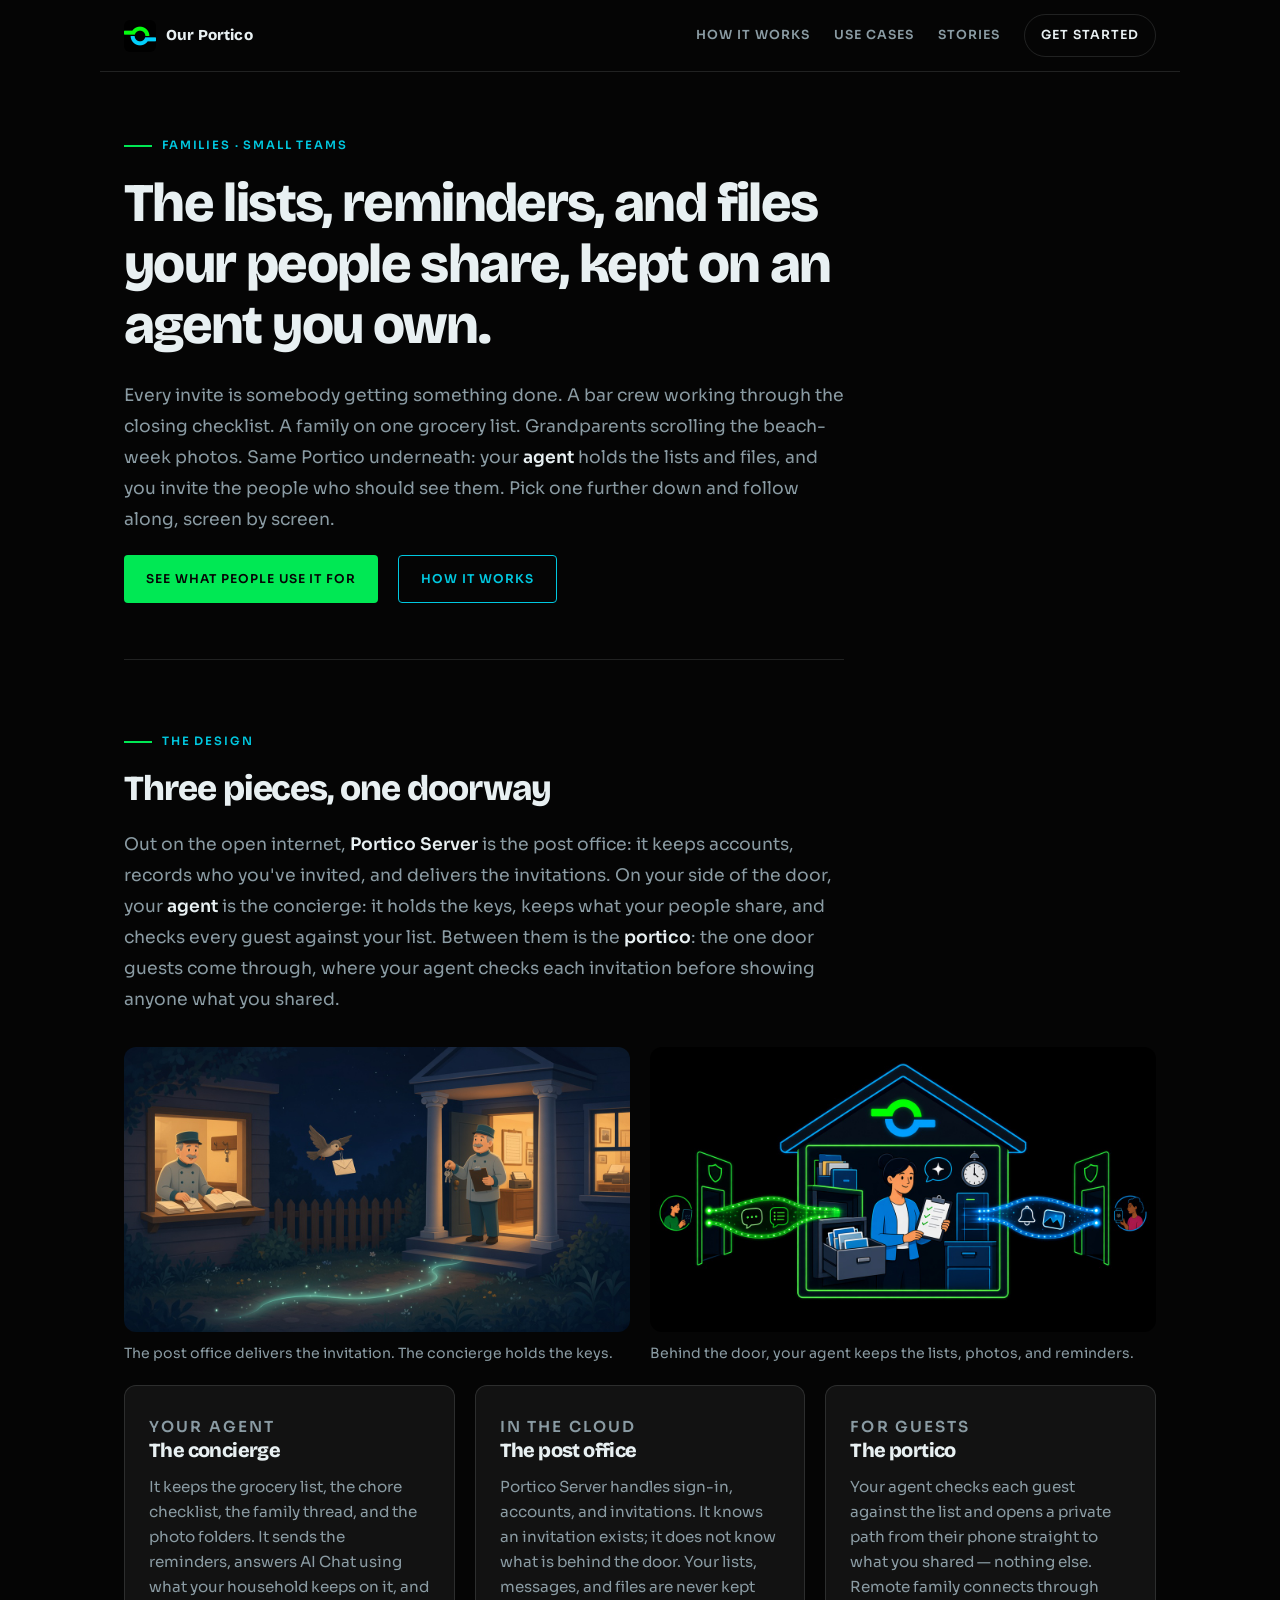
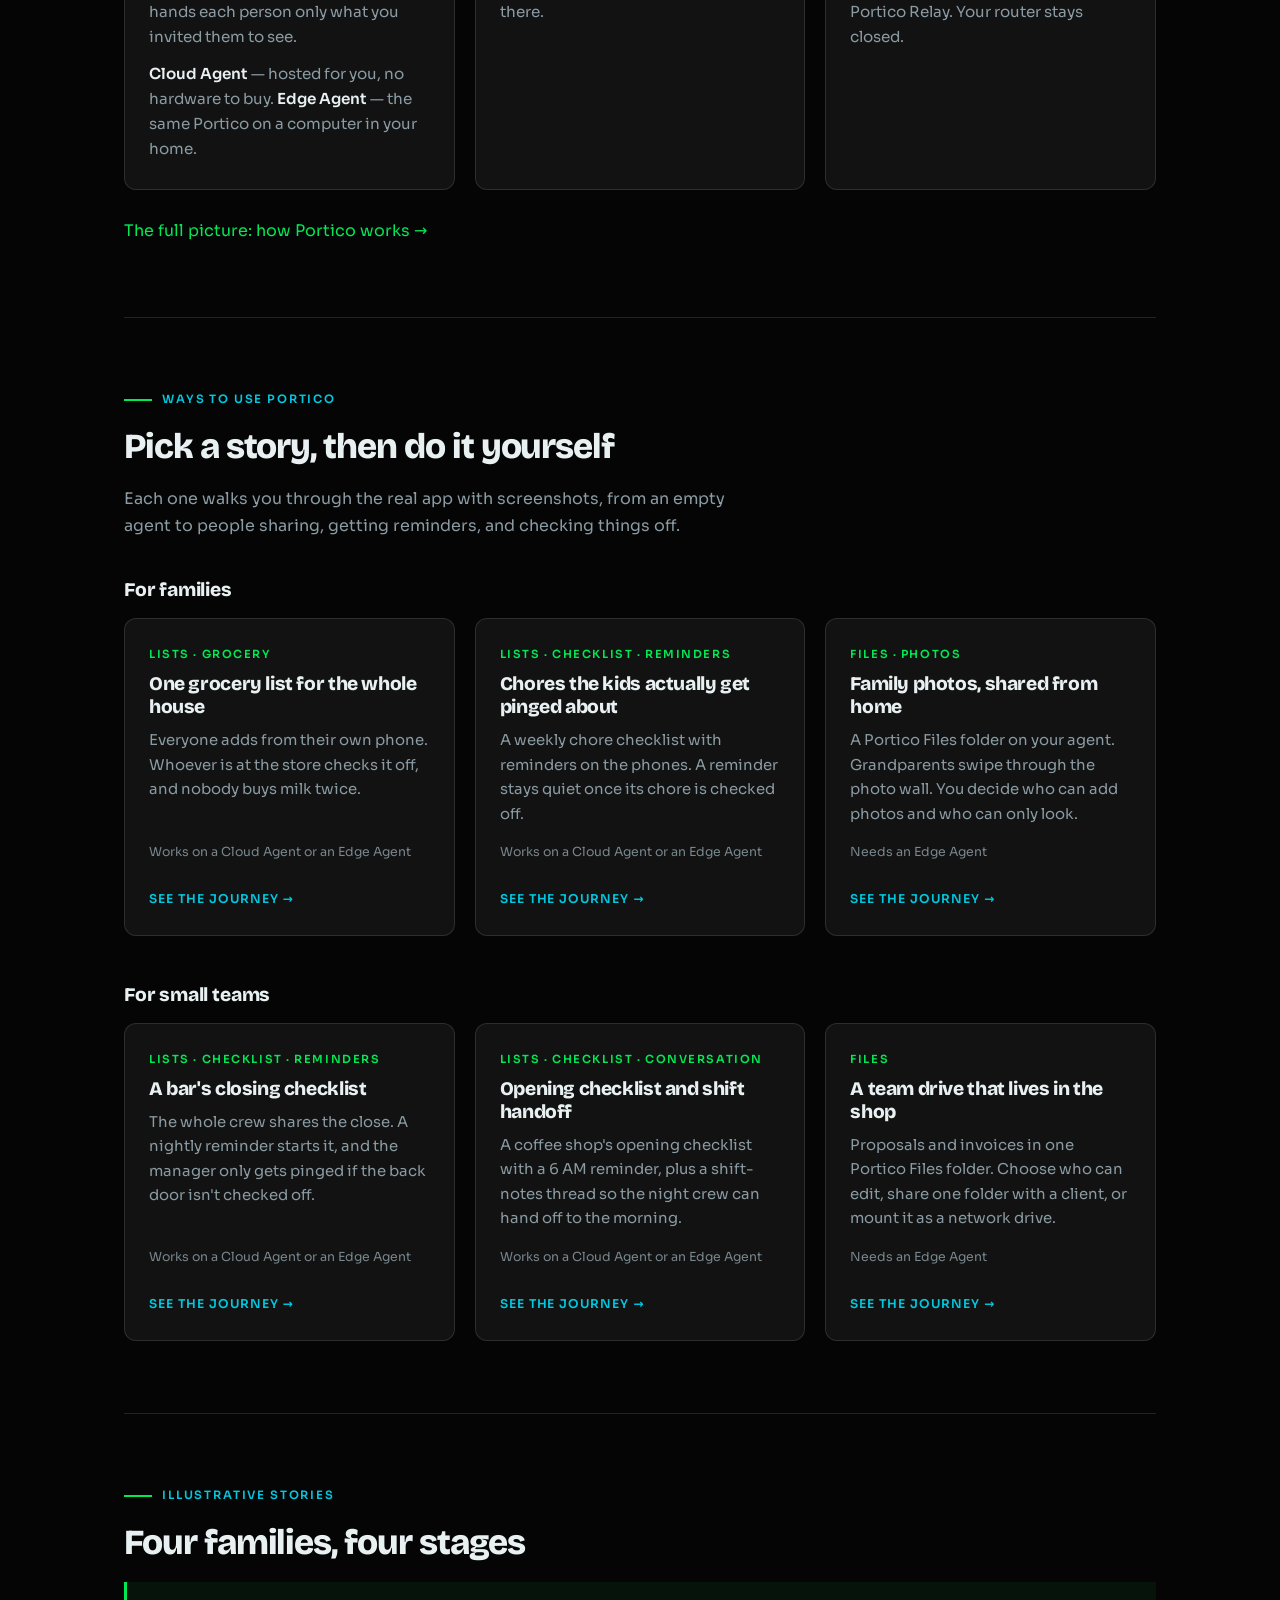
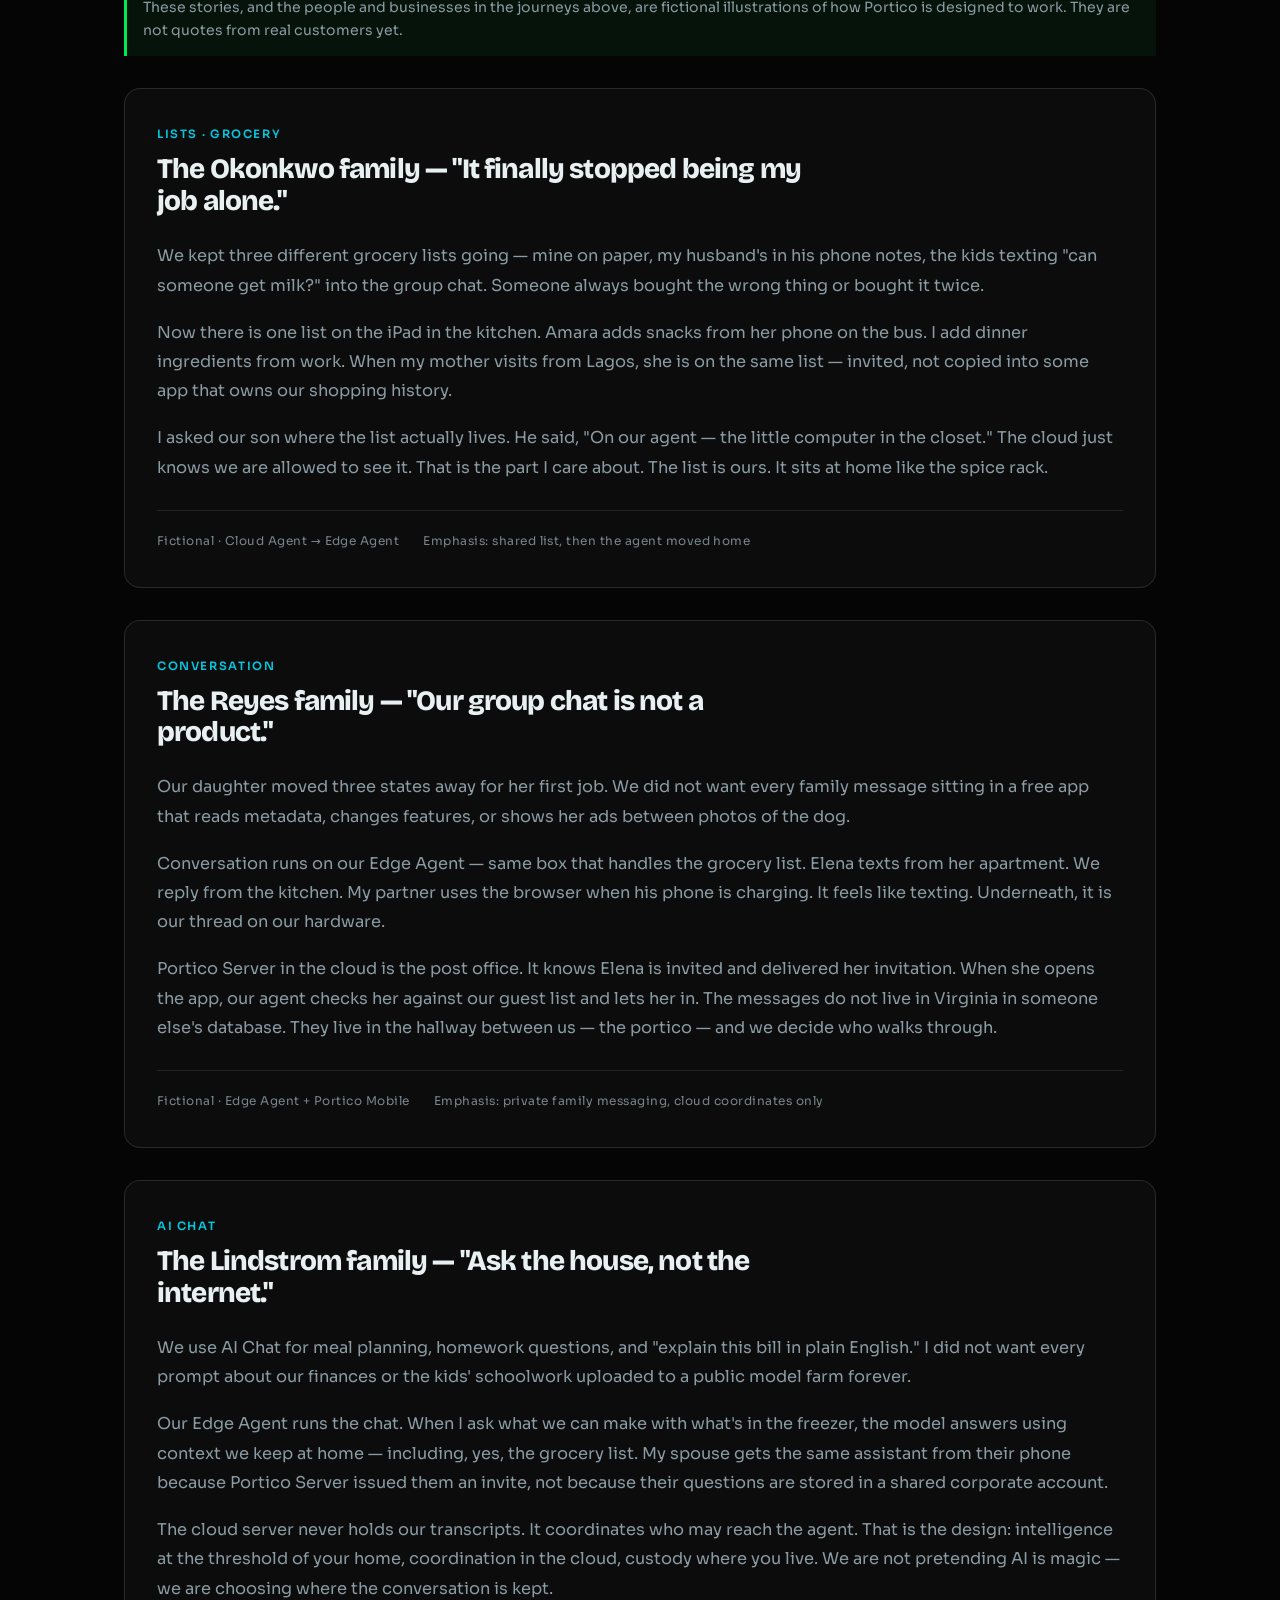
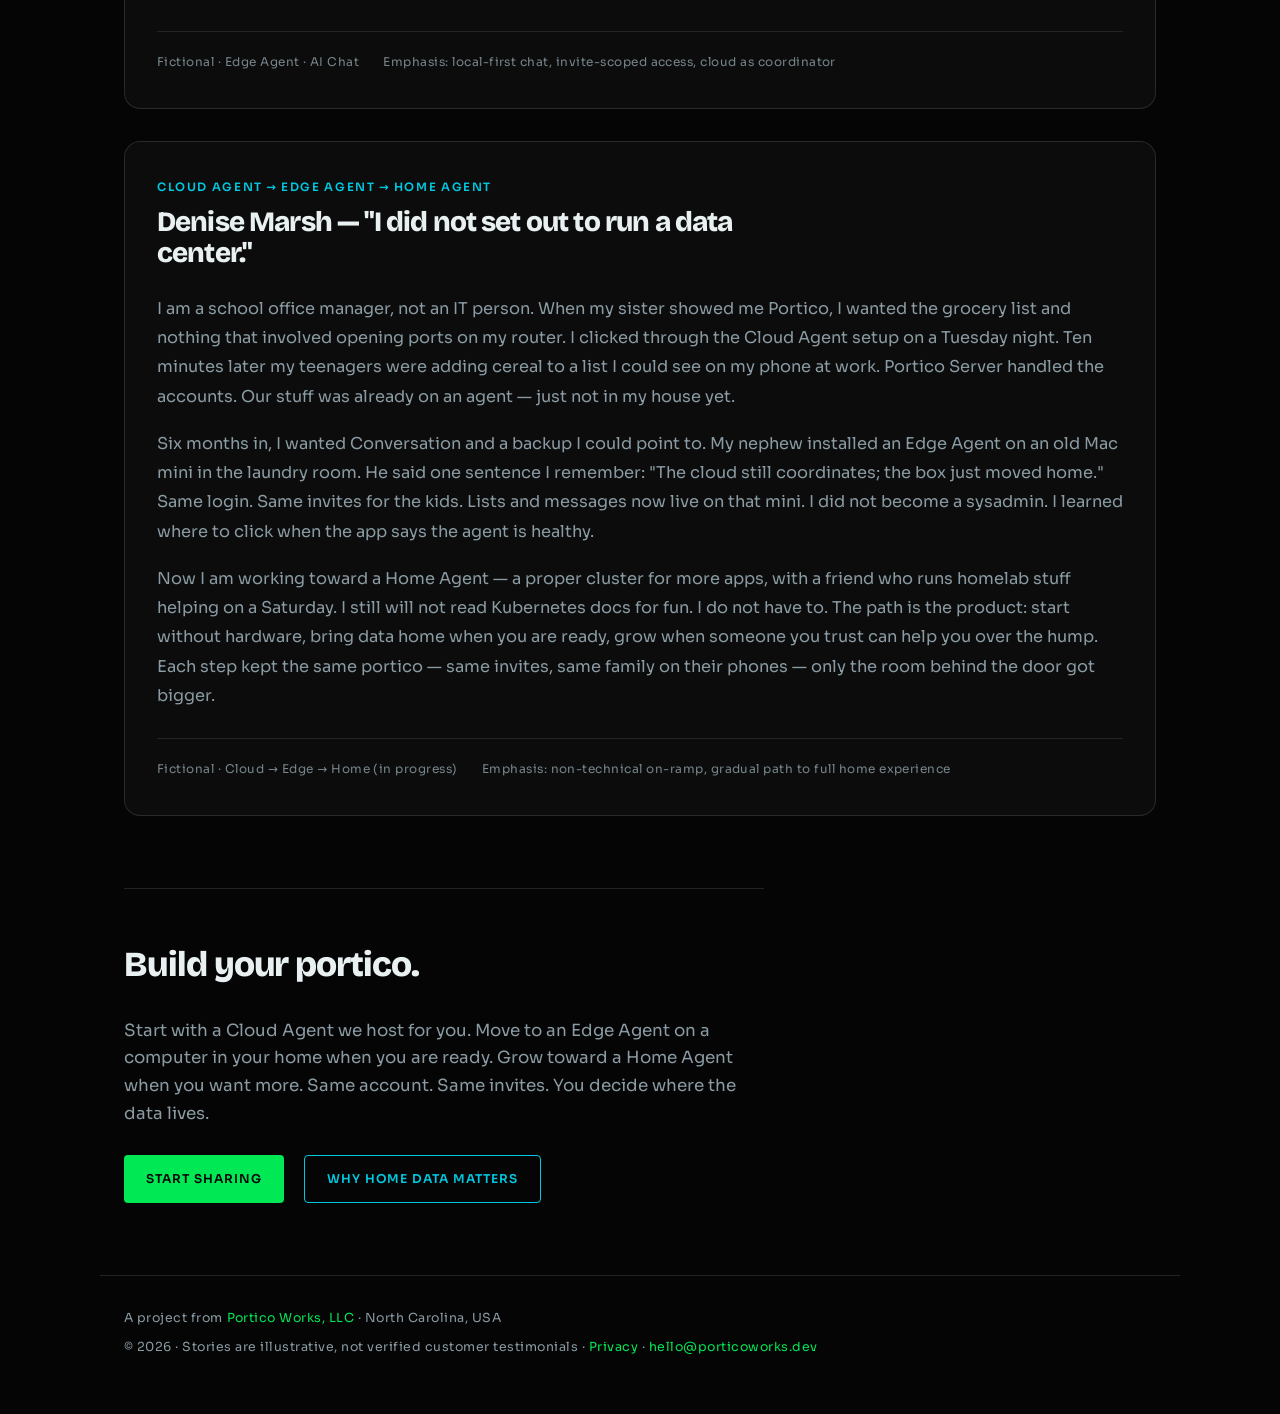
==== commit cb9b5dcf: "Put How it works above use cases and name all three pieces in the design intro Co-authored-by: Curso" ====
--- a/index.html
+++ b/index.html
@@ -40,8 +40,8 @@
         </a>
       </div>
       <nav aria-label="Main navigation">
+        <a href="#how-it-works">How it works</a>
         <a href="#uses">Use cases</a>
-        <a href="#how-it-works">How it works</a>
         <a href="#stories">Stories</a>
         <a class="nav-cta" href="https://web.porticoworks.dev/start/">Get started</a>
       </nav>
@@ -55,74 +55,11 @@
           Every invite is somebody getting something done. A bar crew working through the closing
           checklist. A family on one grocery list. Grandparents scrolling the beach-week photos. Same Portico
           underneath: your <strong>agent</strong> holds the lists and files, and you invite the people who should see
-          them. Pick one below and follow along, screen by screen.
+          them. Pick one further down and follow along, screen by screen.
         </p>
         <div class="cta-actions">
           <a class="button button-primary" href="#uses">See what people use it for</a>
           <a class="button button-light" href="#how-it-works">How it works</a>
-        </div>
-      </section>
-
-      <section class="uses" id="uses" aria-labelledby="uses-title">
-        <p class="section-kicker">Ways to use Portico</p>
-        <h2 id="uses-title">Pick a story, then do it yourself</h2>
-        <p class="uses-intro">
-          Each one walks you through the real app with screenshots, from an empty agent to people sharing, getting
-          reminders, and checking things off.
-        </p>
-
-        <div class="uses-group">
-          <h3 class="uses-group-title">For families</h3>
-          <div class="uses-grid">
-            <a class="use-card" href="journeys/grocery-list/">
-              <p class="use-tag">Lists · Grocery</p>
-              <h4>One grocery list for the whole house</h4>
-              <p>Everyone adds from their own phone. Whoever is at the store checks it off, and nobody buys milk twice.</p>
-              <p class="use-needs">Works on a Cloud Agent or an Edge Agent</p>
-              <span class="use-link">See the journey →</span>
-            </a>
-            <a class="use-card" href="journeys/chores/">
-              <p class="use-tag">Lists · Checklist · Reminders</p>
-              <h4>Chores the kids actually get pinged about</h4>
-              <p>A weekly chore checklist with reminders on the phones. A reminder stays quiet once its chore is checked off.</p>
-              <p class="use-needs">Works on a Cloud Agent or an Edge Agent</p>
-              <span class="use-link">See the journey →</span>
-            </a>
-            <a class="use-card" href="journeys/family-photos/">
-              <p class="use-tag">Files · Photos</p>
-              <h4>Family photos, shared from home</h4>
-              <p>A Portico Files folder on your agent. Grandparents swipe through the photo wall. You decide who can add photos and who can only look.</p>
-              <p class="use-needs">Needs an Edge Agent</p>
-              <span class="use-link">See the journey →</span>
-            </a>
-          </div>
-        </div>
-
-        <div class="uses-group">
-          <h3 class="uses-group-title">For small teams</h3>
-          <div class="uses-grid">
-            <a class="use-card" href="journeys/bar-closing/">
-              <p class="use-tag">Lists · Checklist · Reminders</p>
-              <h4>A bar's closing checklist</h4>
-              <p>The whole crew shares the close. A nightly reminder starts it, and the manager only gets pinged if the back door isn't checked off.</p>
-              <p class="use-needs">Works on a Cloud Agent or an Edge Agent</p>
-              <span class="use-link">See the journey →</span>
-            </a>
-            <a class="use-card" href="journeys/shift-handoff/">
-              <p class="use-tag">Lists · Checklist · Conversation</p>
-              <h4>Opening checklist and shift handoff</h4>
-              <p>A coffee shop's opening checklist with a 6 AM reminder, plus a shift-notes thread so the night crew can hand off to the morning.</p>
-              <p class="use-needs">Works on a Cloud Agent or an Edge Agent</p>
-              <span class="use-link">See the journey →</span>
-            </a>
-            <a class="use-card" href="journeys/team-files/">
-              <p class="use-tag">Files</p>
-              <h4>A team drive that lives in the shop</h4>
-              <p>Proposals and invoices in one Portico Files folder. Choose who can edit, share one folder with a client, or mount it as a network drive.</p>
-              <p class="use-needs">Needs an Edge Agent</p>
-              <span class="use-link">See the journey →</span>
-            </a>
-          </div>
         </div>
       </section>
 
@@ -133,6 +70,8 @@
           Out on the open internet, <strong>Portico Server</strong> is the post office: it keeps accounts, records who
           you've invited, and delivers the invitations. On your side of the door, your <strong>agent</strong> is the
           concierge: it holds the keys, keeps what your people share, and checks every guest against your list.
+          Between them is the <strong>portico</strong>: the one door guests come through, where your agent checks
+          each invitation before showing anyone what you shared.
         </p>
         <div class="arch-art">
           <figure>
@@ -180,6 +119,69 @@
         <p class="arch-more">
           <a class="text-link" href="https://web.porticoworks.dev/how-it-works/">The full picture: how Portico works →</a>
         </p>
+      </section>
+
+      <section class="uses" id="uses" aria-labelledby="uses-title">
+        <p class="section-kicker">Ways to use Portico</p>
+        <h2 id="uses-title">Pick a story, then do it yourself</h2>
+        <p class="uses-intro">
+          Each one walks you through the real app with screenshots, from an empty agent to people sharing, getting
+          reminders, and checking things off.
+        </p>
+
+        <div class="uses-group">
+          <h3 class="uses-group-title">For families</h3>
+          <div class="uses-grid">
+            <a class="use-card" href="journeys/grocery-list/">
+              <p class="use-tag">Lists · Grocery</p>
+              <h4>One grocery list for the whole house</h4>
+              <p>Everyone adds from their own phone. Whoever is at the store checks it off, and nobody buys milk twice.</p>
+              <p class="use-needs">Works on a Cloud Agent or an Edge Agent</p>
+              <span class="use-link">See the journey →</span>
+            </a>
+            <a class="use-card" href="journeys/chores/">
+              <p class="use-tag">Lists · Checklist · Reminders</p>
+              <h4>Chores the kids actually get pinged about</h4>
+              <p>A weekly chore checklist with reminders on the phones. A reminder stays quiet once its chore is checked off.</p>
+              <p class="use-needs">Works on a Cloud Agent or an Edge Agent</p>
+              <span class="use-link">See the journey →</span>
+            </a>
+            <a class="use-card" href="journeys/family-photos/">
+              <p class="use-tag">Files · Photos</p>
+              <h4>Family photos, shared from home</h4>
+              <p>A Portico Files folder on your agent. Grandparents swipe through the photo wall. You decide who can add photos and who can only look.</p>
+              <p class="use-needs">Needs an Edge Agent</p>
+              <span class="use-link">See the journey →</span>
+            </a>
+          </div>
+        </div>
+
+        <div class="uses-group">
+          <h3 class="uses-group-title">For small teams</h3>
+          <div class="uses-grid">
+            <a class="use-card" href="journeys/bar-closing/">
+              <p class="use-tag">Lists · Checklist · Reminders</p>
+              <h4>A bar's closing checklist</h4>
+              <p>The whole crew shares the close. A nightly reminder starts it, and the manager only gets pinged if the back door isn't checked off.</p>
+              <p class="use-needs">Works on a Cloud Agent or an Edge Agent</p>
+              <span class="use-link">See the journey →</span>
+            </a>
+            <a class="use-card" href="journeys/shift-handoff/">
+              <p class="use-tag">Lists · Checklist · Conversation</p>
+              <h4>Opening checklist and shift handoff</h4>
+              <p>A coffee shop's opening checklist with a 6 AM reminder, plus a shift-notes thread so the night crew can hand off to the morning.</p>
+              <p class="use-needs">Works on a Cloud Agent or an Edge Agent</p>
+              <span class="use-link">See the journey →</span>
+            </a>
+            <a class="use-card" href="journeys/team-files/">
+              <p class="use-tag">Files</p>
+              <h4>A team drive that lives in the shop</h4>
+              <p>Proposals and invoices in one Portico Files folder. Choose who can edit, share one folder with a client, or mount it as a network drive.</p>
+              <p class="use-needs">Needs an Edge Agent</p>
+              <span class="use-link">See the journey →</span>
+            </a>
+          </div>
+        </div>
       </section>
 
       <section class="stories" id="stories" aria-labelledby="stories-title">
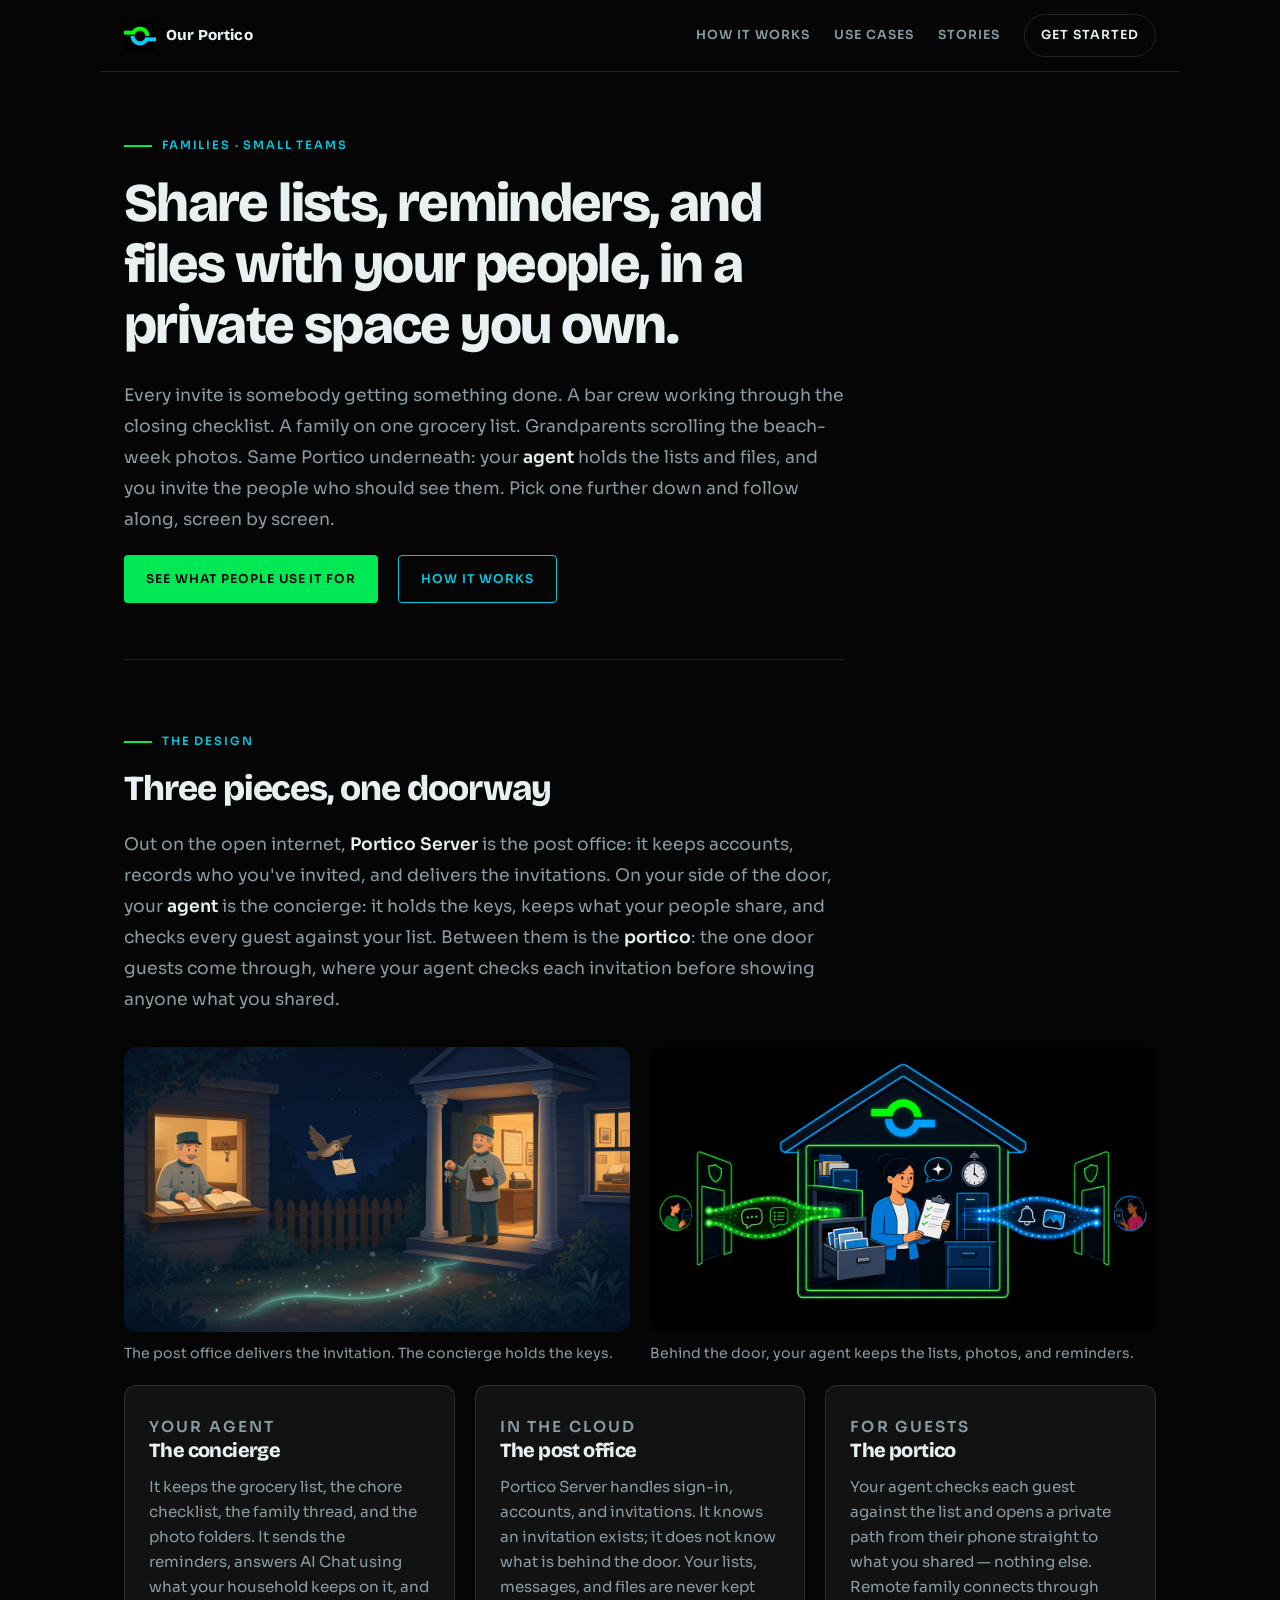
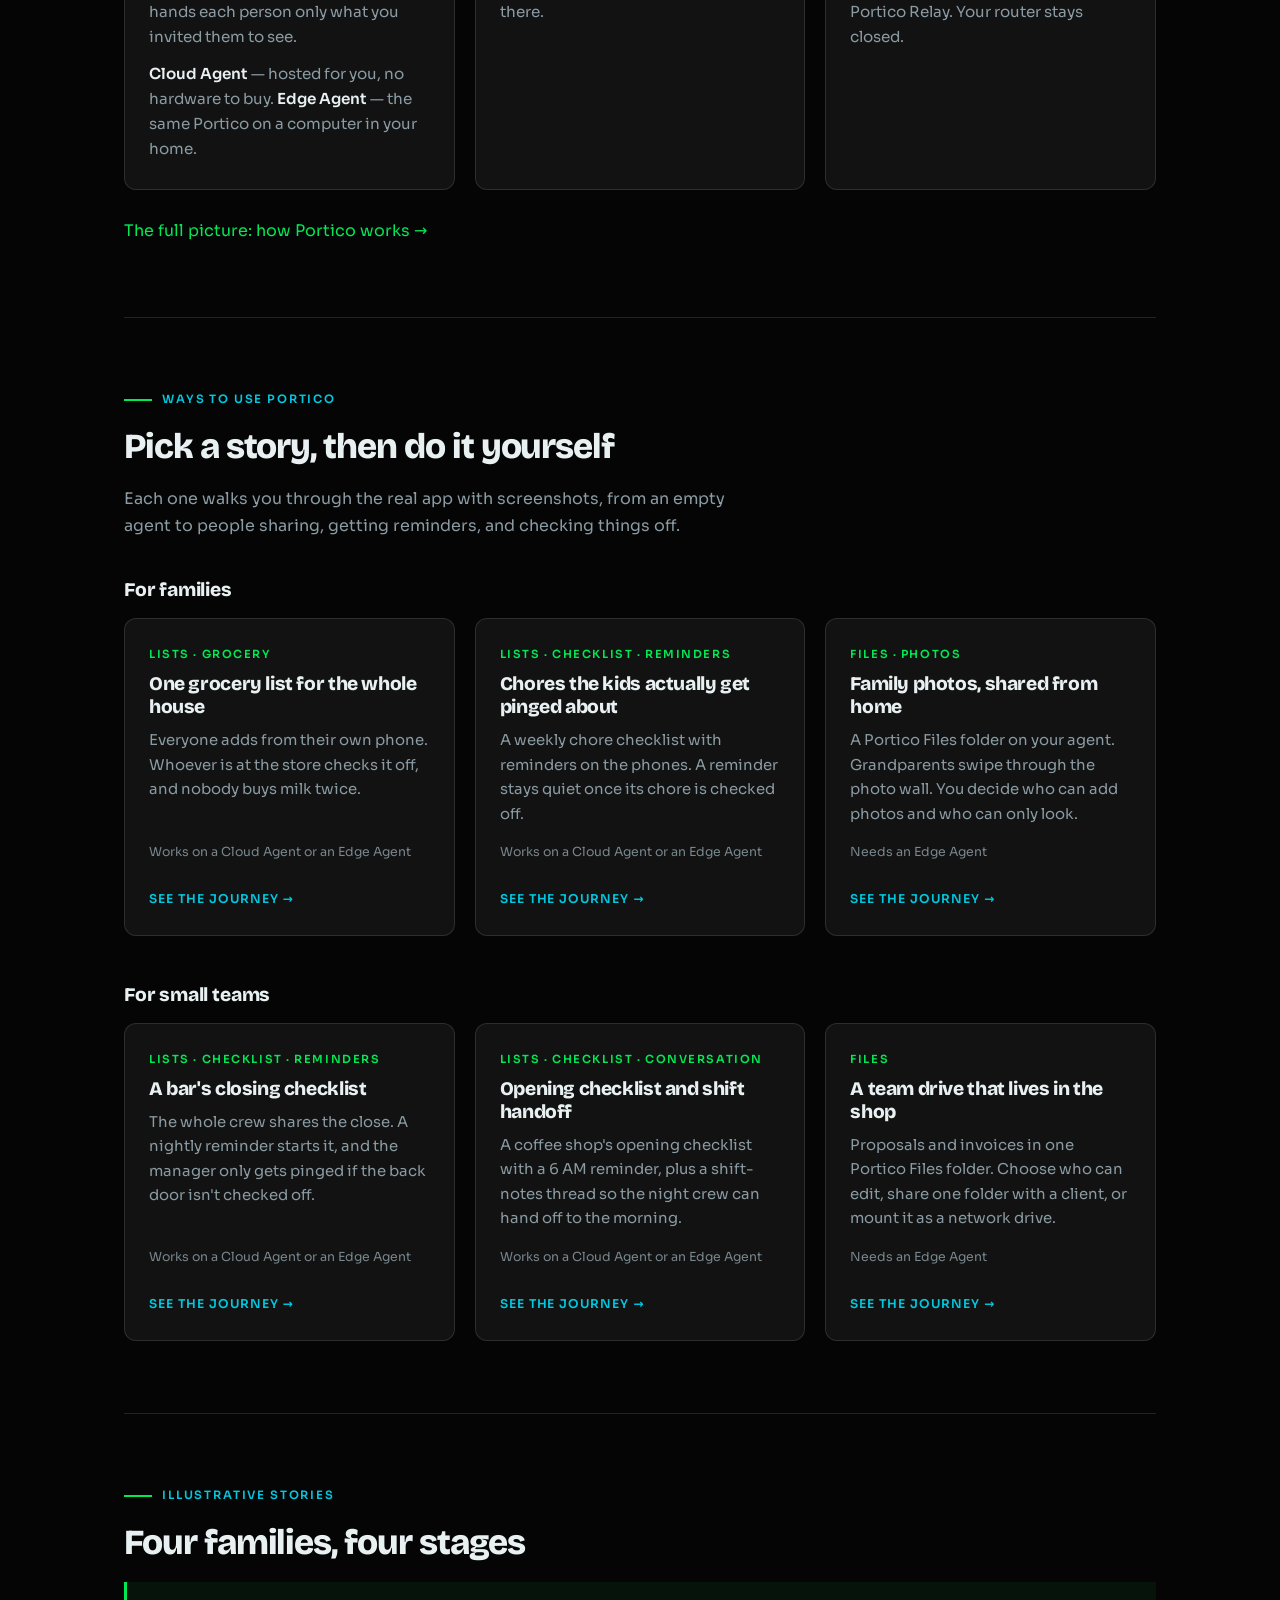
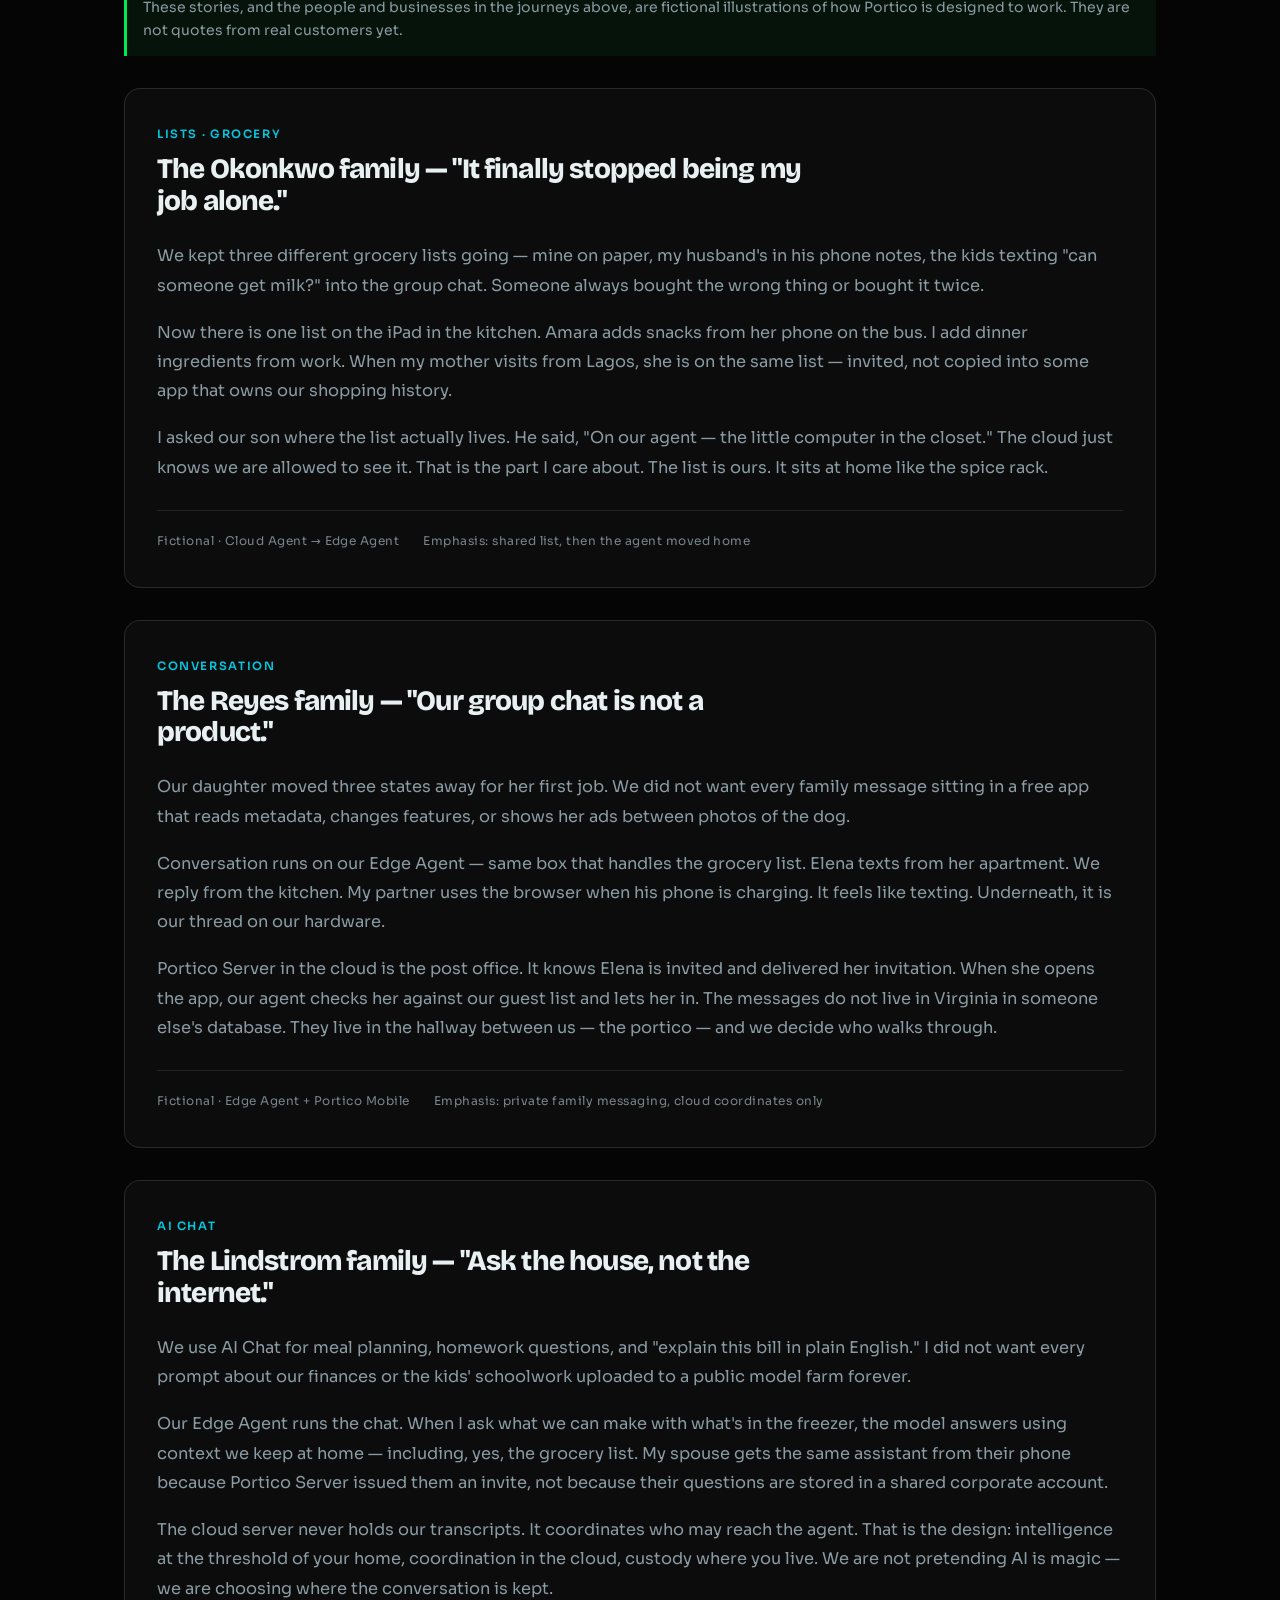
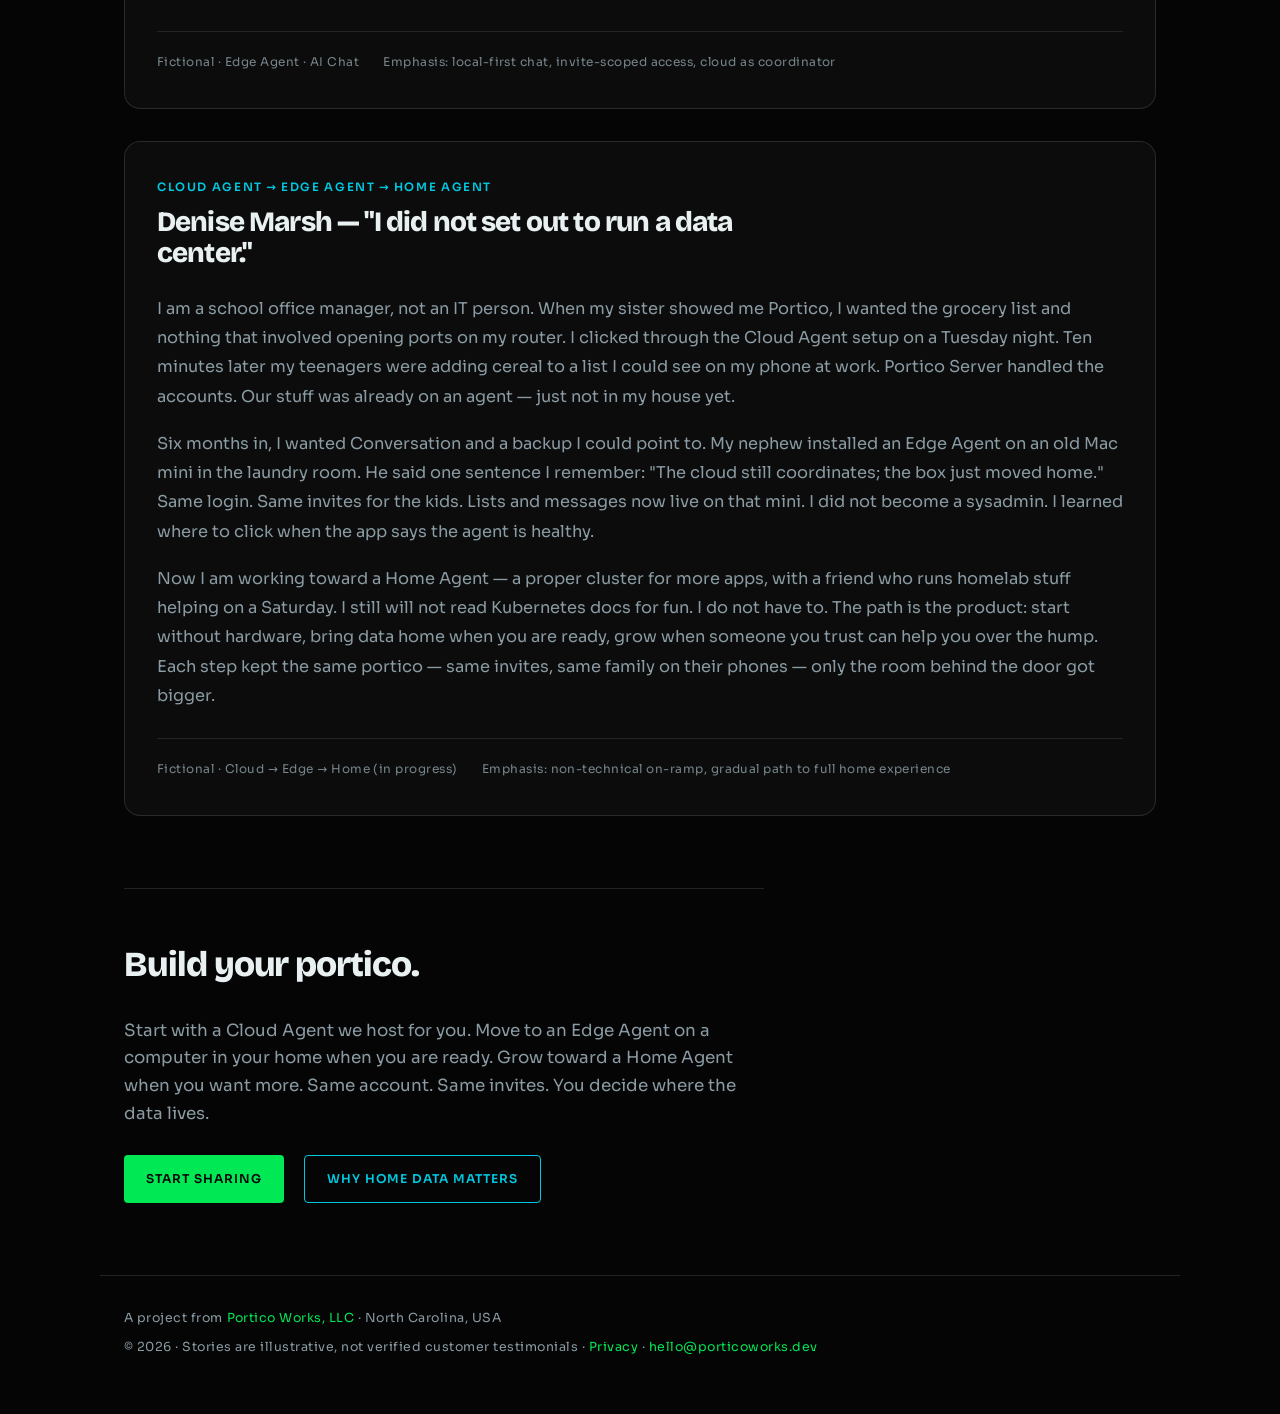
==== commit b5121894: "Reword hero headline around sharing in a private space you own Co-authored-by: Cursor <cursoragent@c" ====
--- a/index.html
+++ b/index.html
@@ -50,7 +50,7 @@
     <main id="top">
       <section class="hero" aria-labelledby="hero-title">
         <p class="eyebrow">Families · Small teams</p>
-        <h1 id="hero-title">The lists, reminders, and files your people share, kept on an agent you own.</h1>
+        <h1 id="hero-title">Share lists, reminders, and files with your people, in a private space you own.</h1>
         <p class="hero-lede">
           Every invite is somebody getting something done. A bar crew working through the closing
           checklist. A family on one grocery list. Grandparents scrolling the beach-week photos. Same Portico
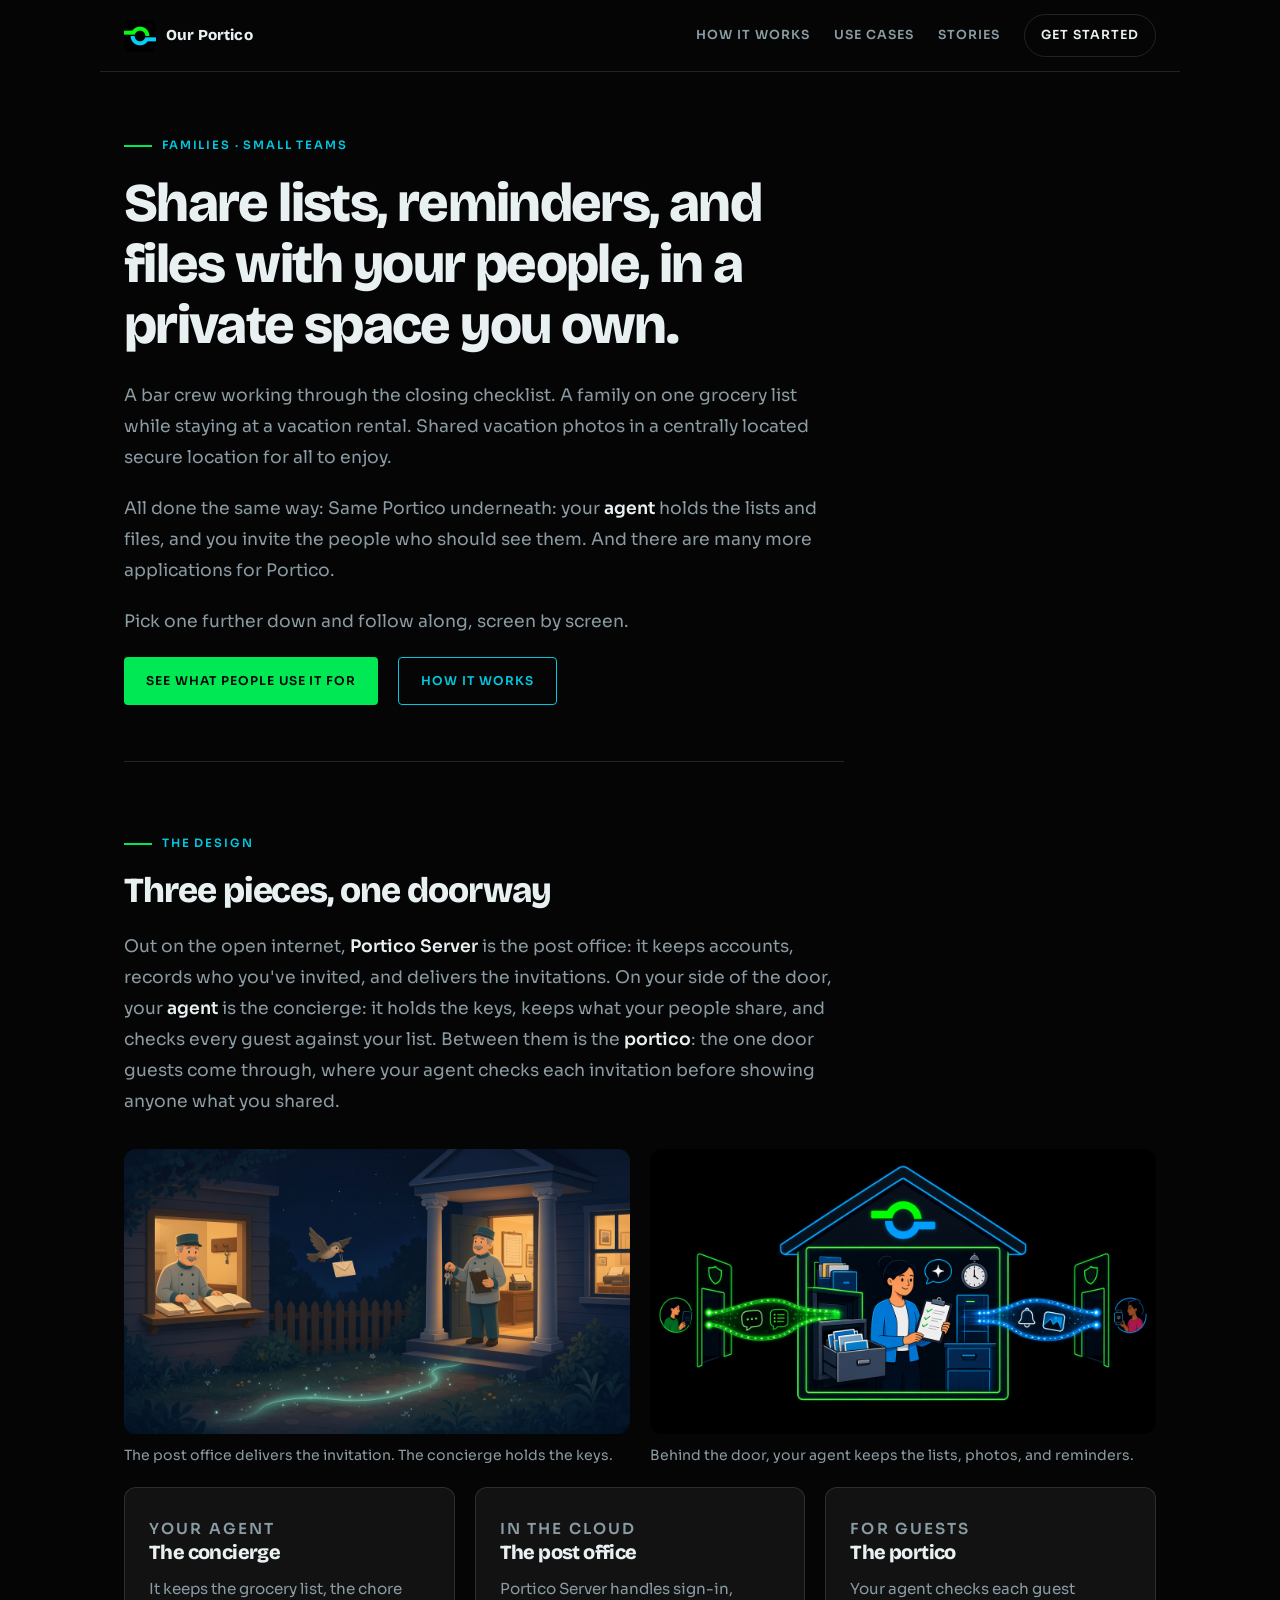
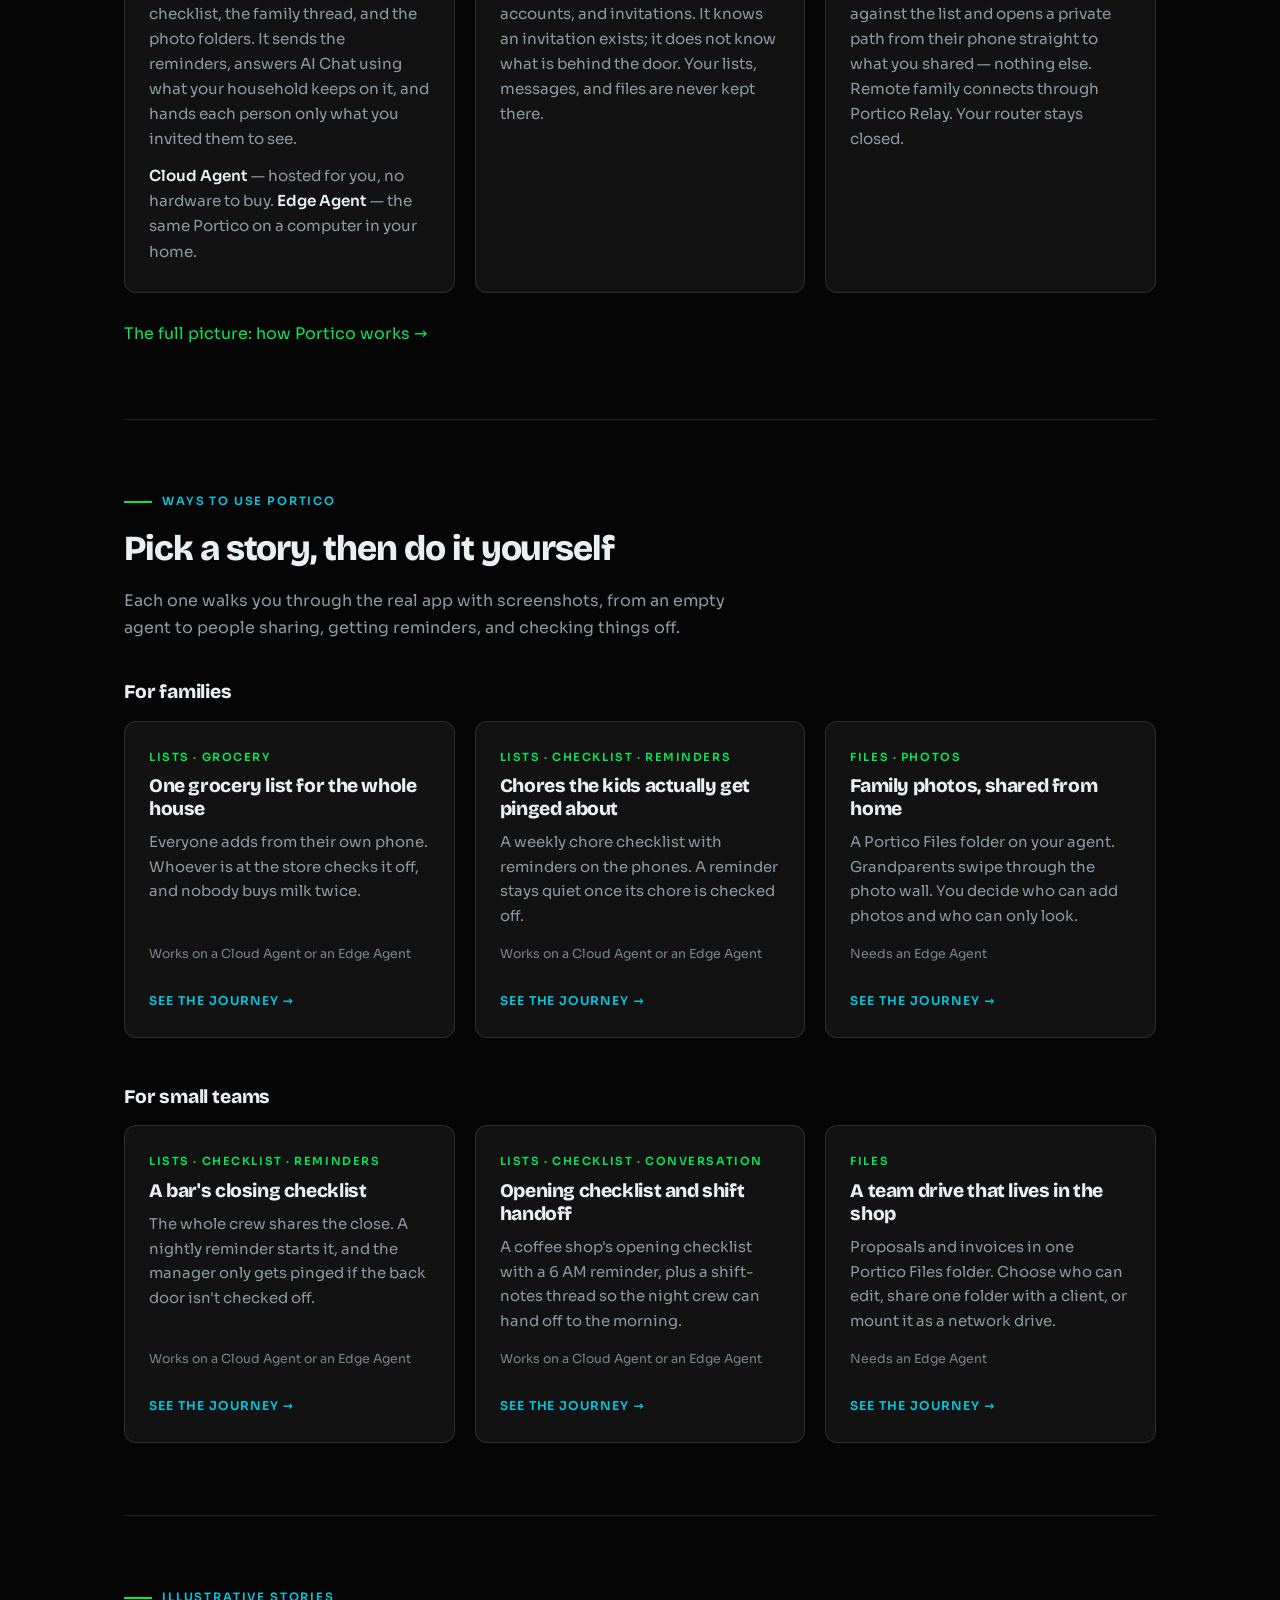
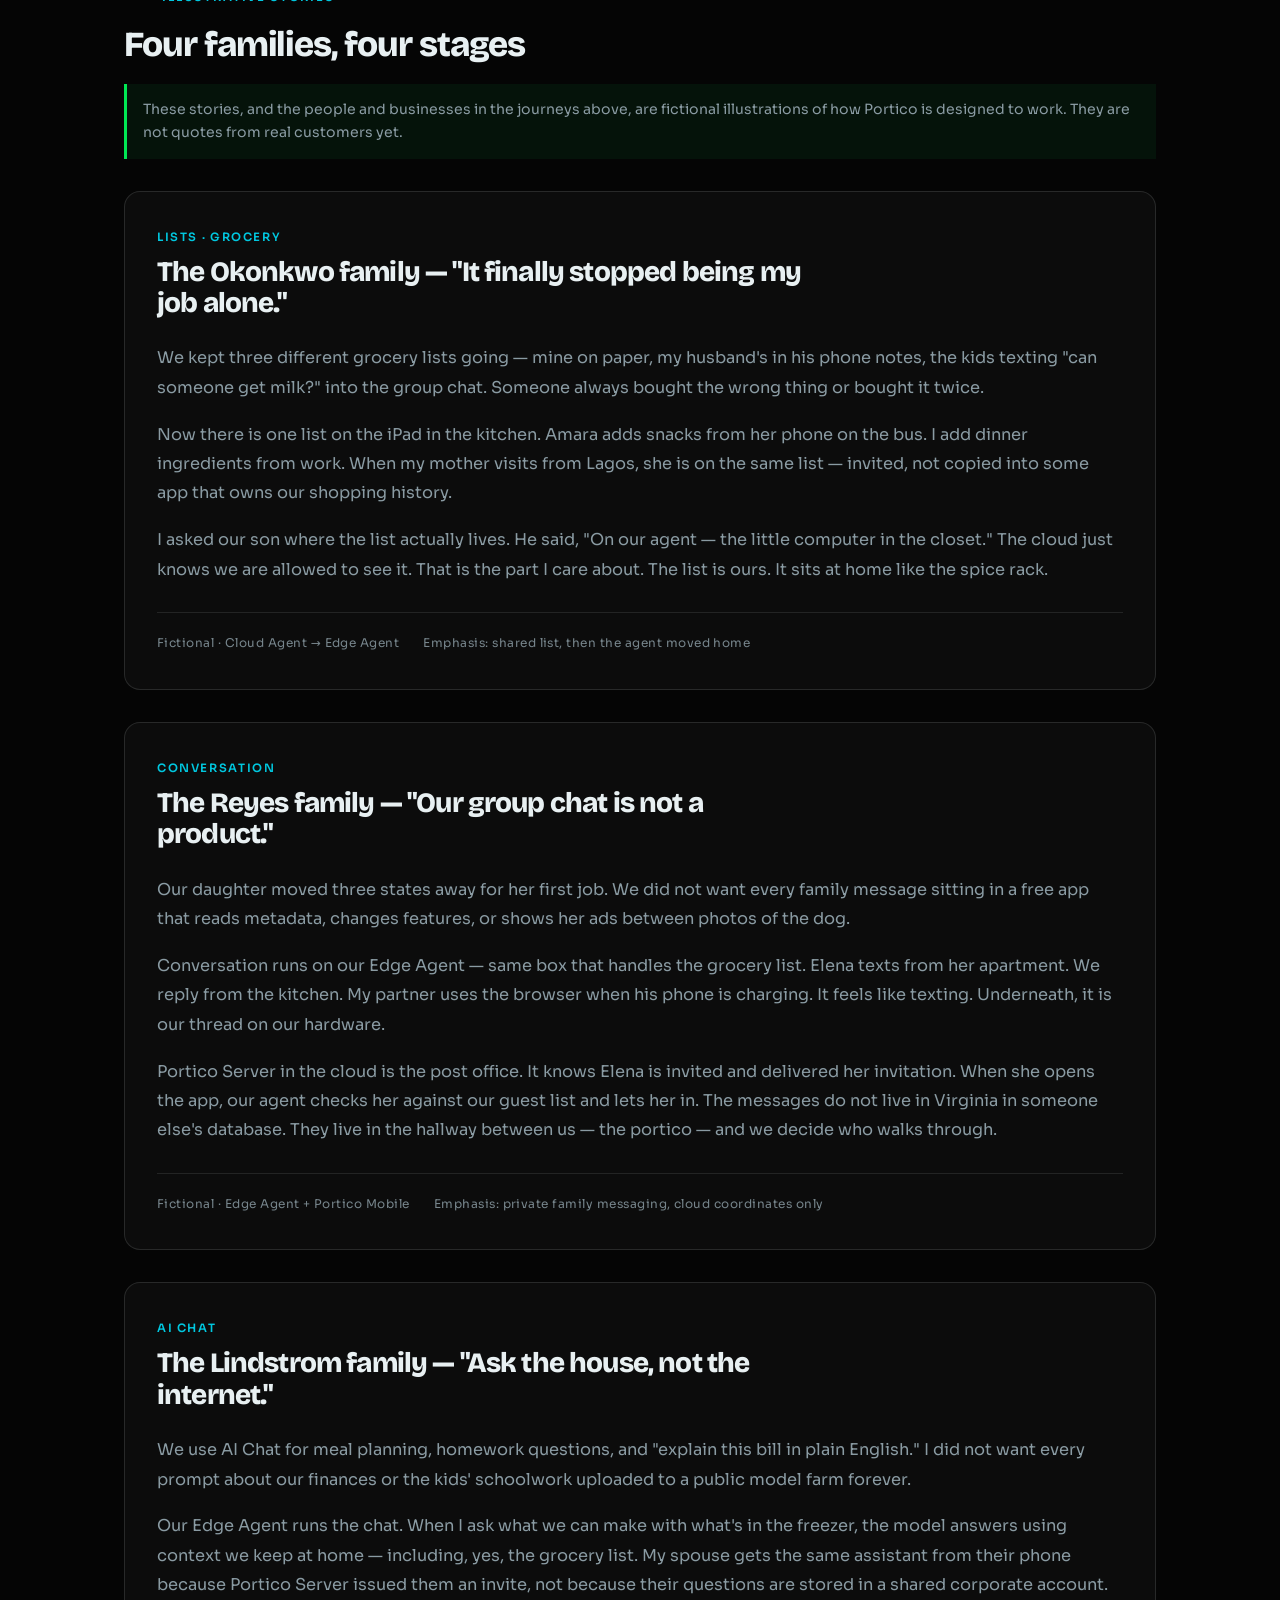
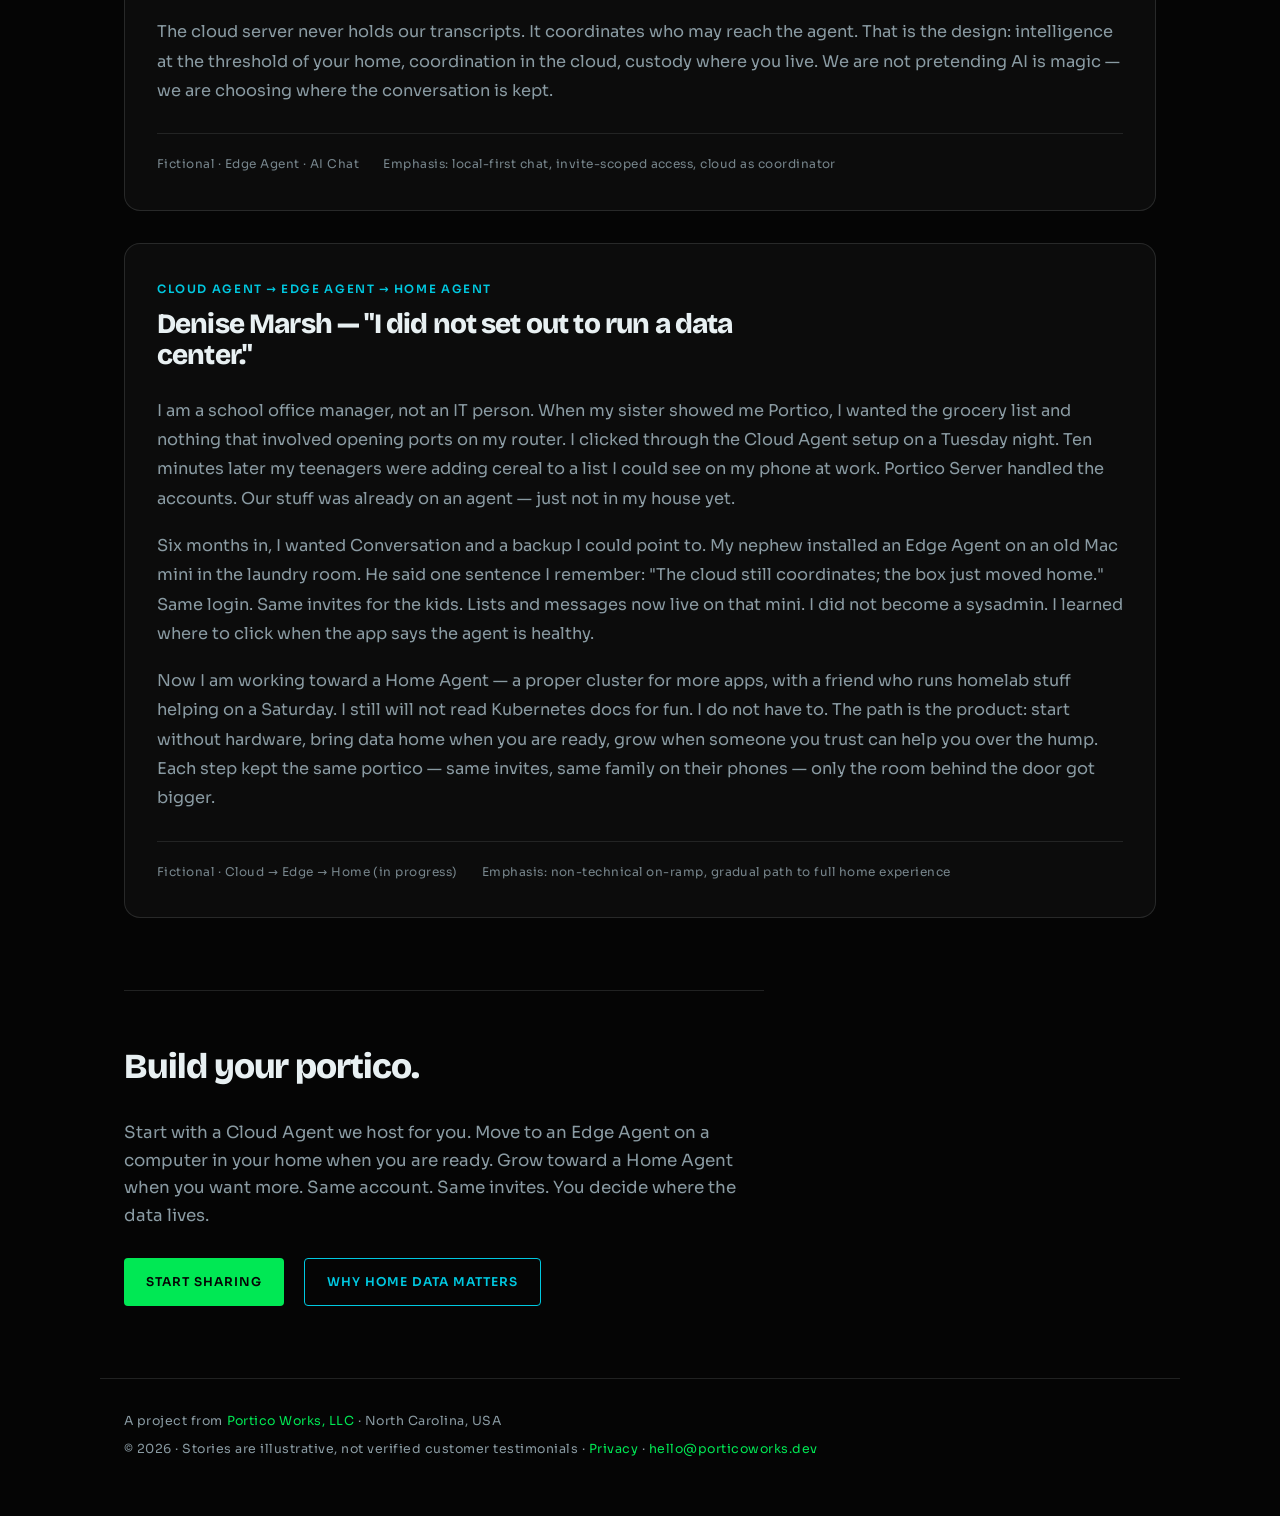
==== commit ea8b430f: "Rewrite homepage hero lede with use-case examples Co-authored-by: Cursor <cursoragent@cursor.com>" ====
--- a/index.html
+++ b/index.html
@@ -52,10 +52,15 @@
         <p class="eyebrow">Families · Small teams</p>
         <h1 id="hero-title">Share lists, reminders, and files with your people, in a private space you own.</h1>
         <p class="hero-lede">
-          Every invite is somebody getting something done. A bar crew working through the closing
-          checklist. A family on one grocery list. Grandparents scrolling the beach-week photos. Same Portico
-          underneath: your <strong>agent</strong> holds the lists and files, and you invite the people who should see
-          them. Pick one further down and follow along, screen by screen.
+          A bar crew working through the closing checklist. A family on one grocery list while staying at a
+          vacation rental. Shared vacation photos in a centrally located secure location for all to enjoy.
+        </p>
+        <p class="hero-lede">
+          All done the same way: Same Portico underneath: your <strong>agent</strong> holds the lists and files, and
+          you invite the people who should see them. And there are many more applications for Portico.
+        </p>
+        <p class="hero-lede">
+          Pick one further down and follow along, screen by screen.
         </p>
         <div class="cta-actions">
           <a class="button button-primary" href="#uses">See what people use it for</a>
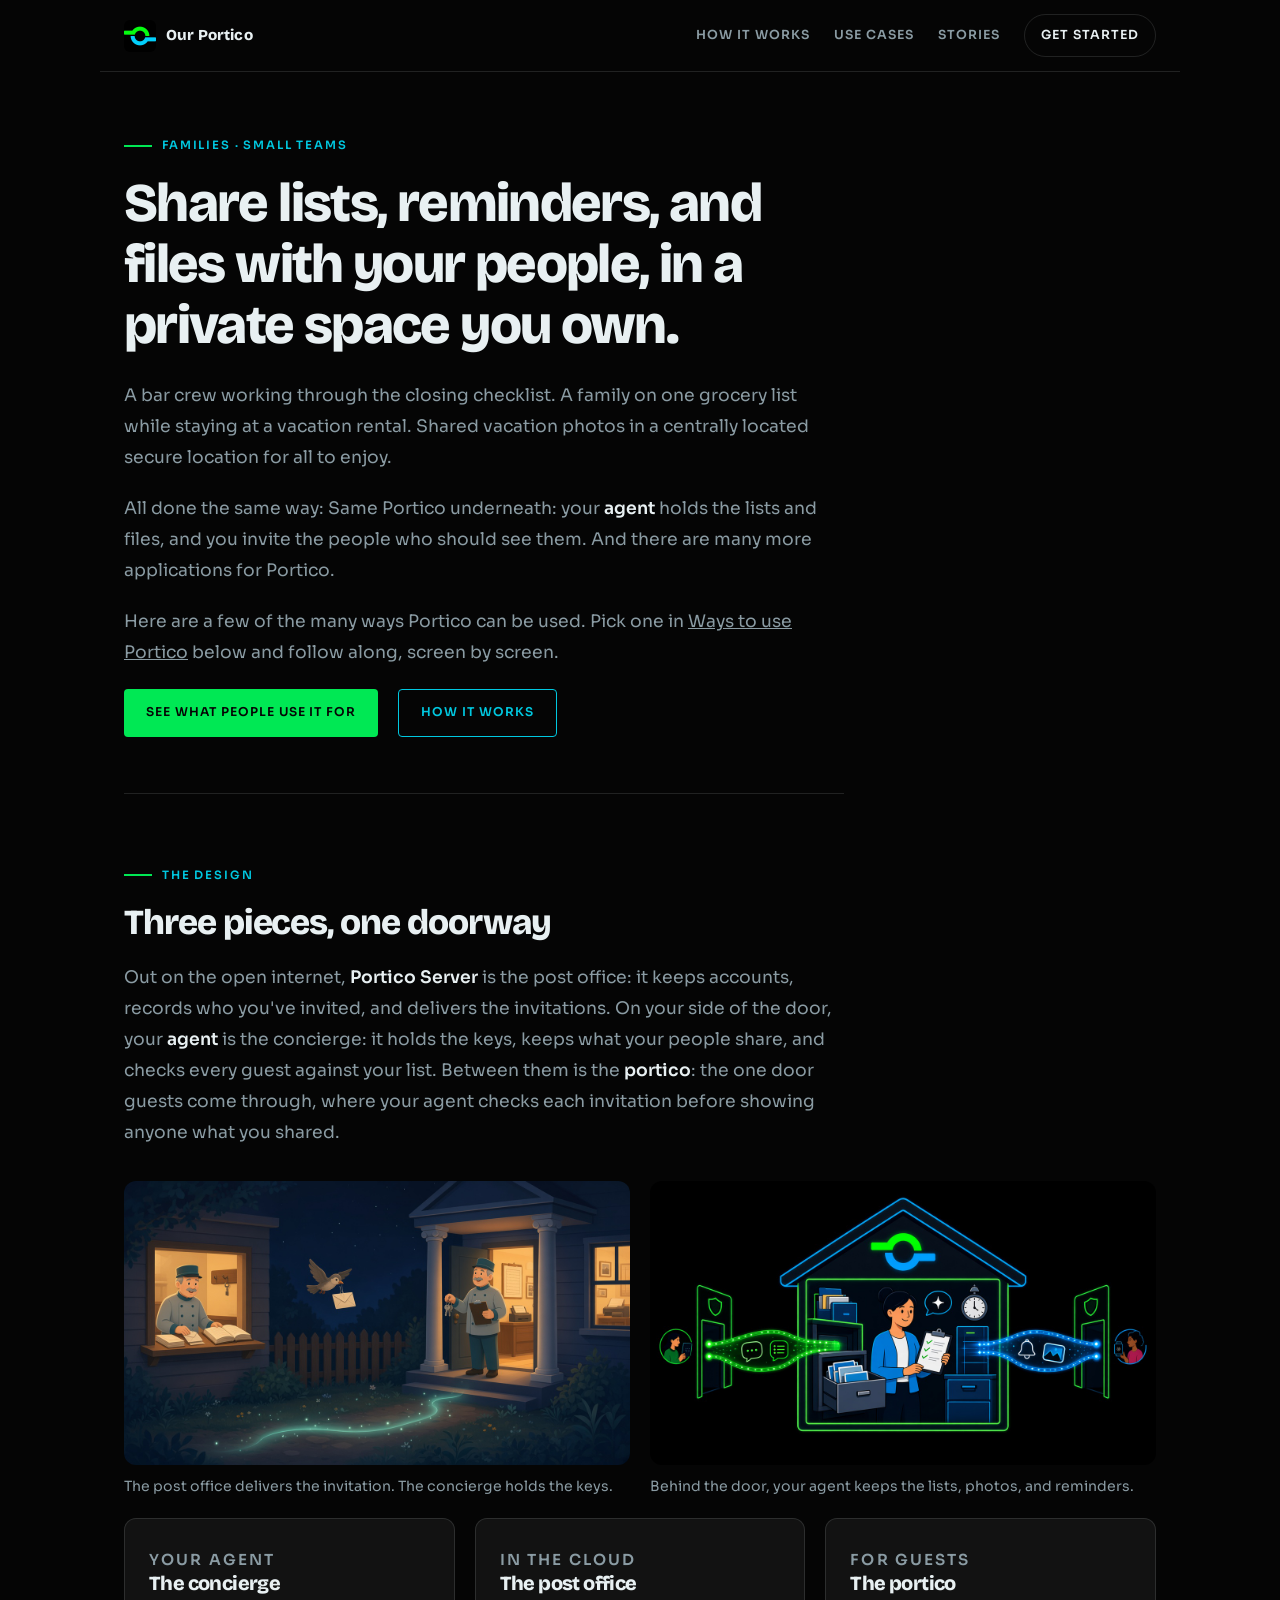
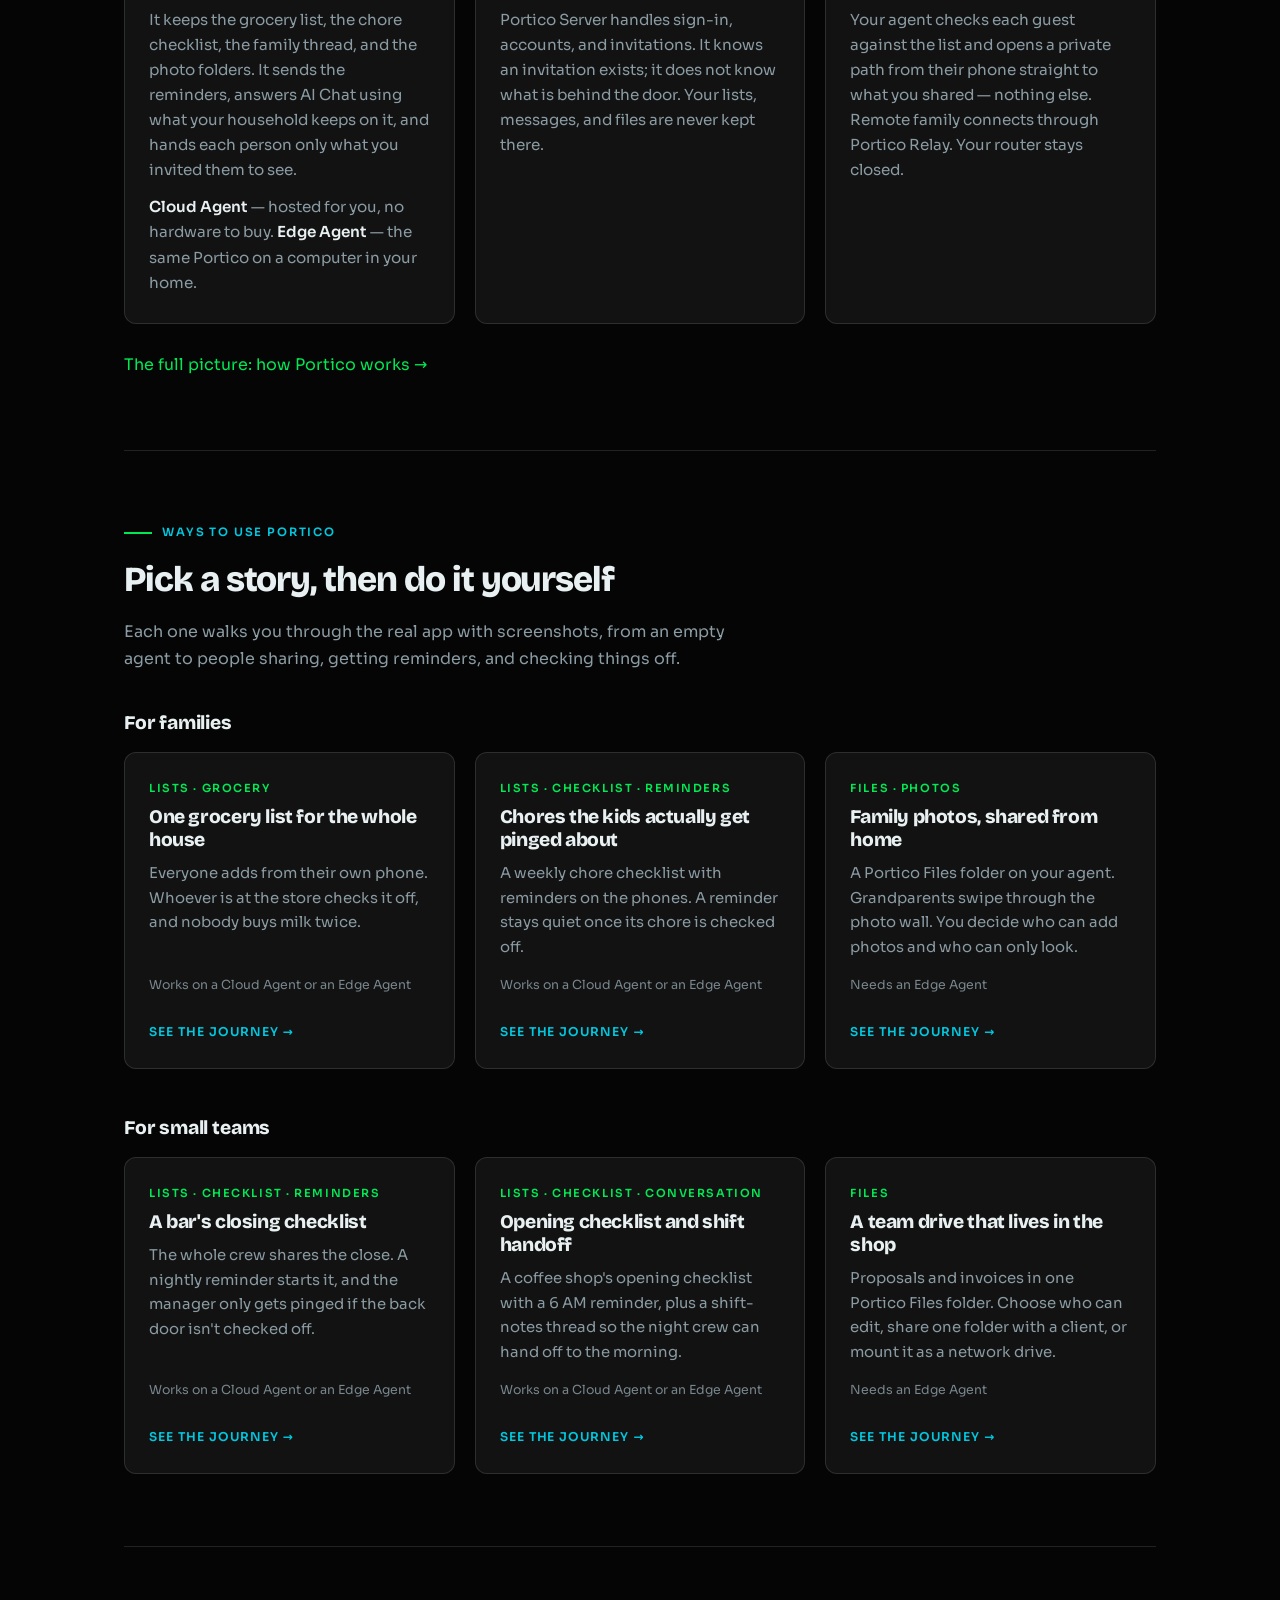
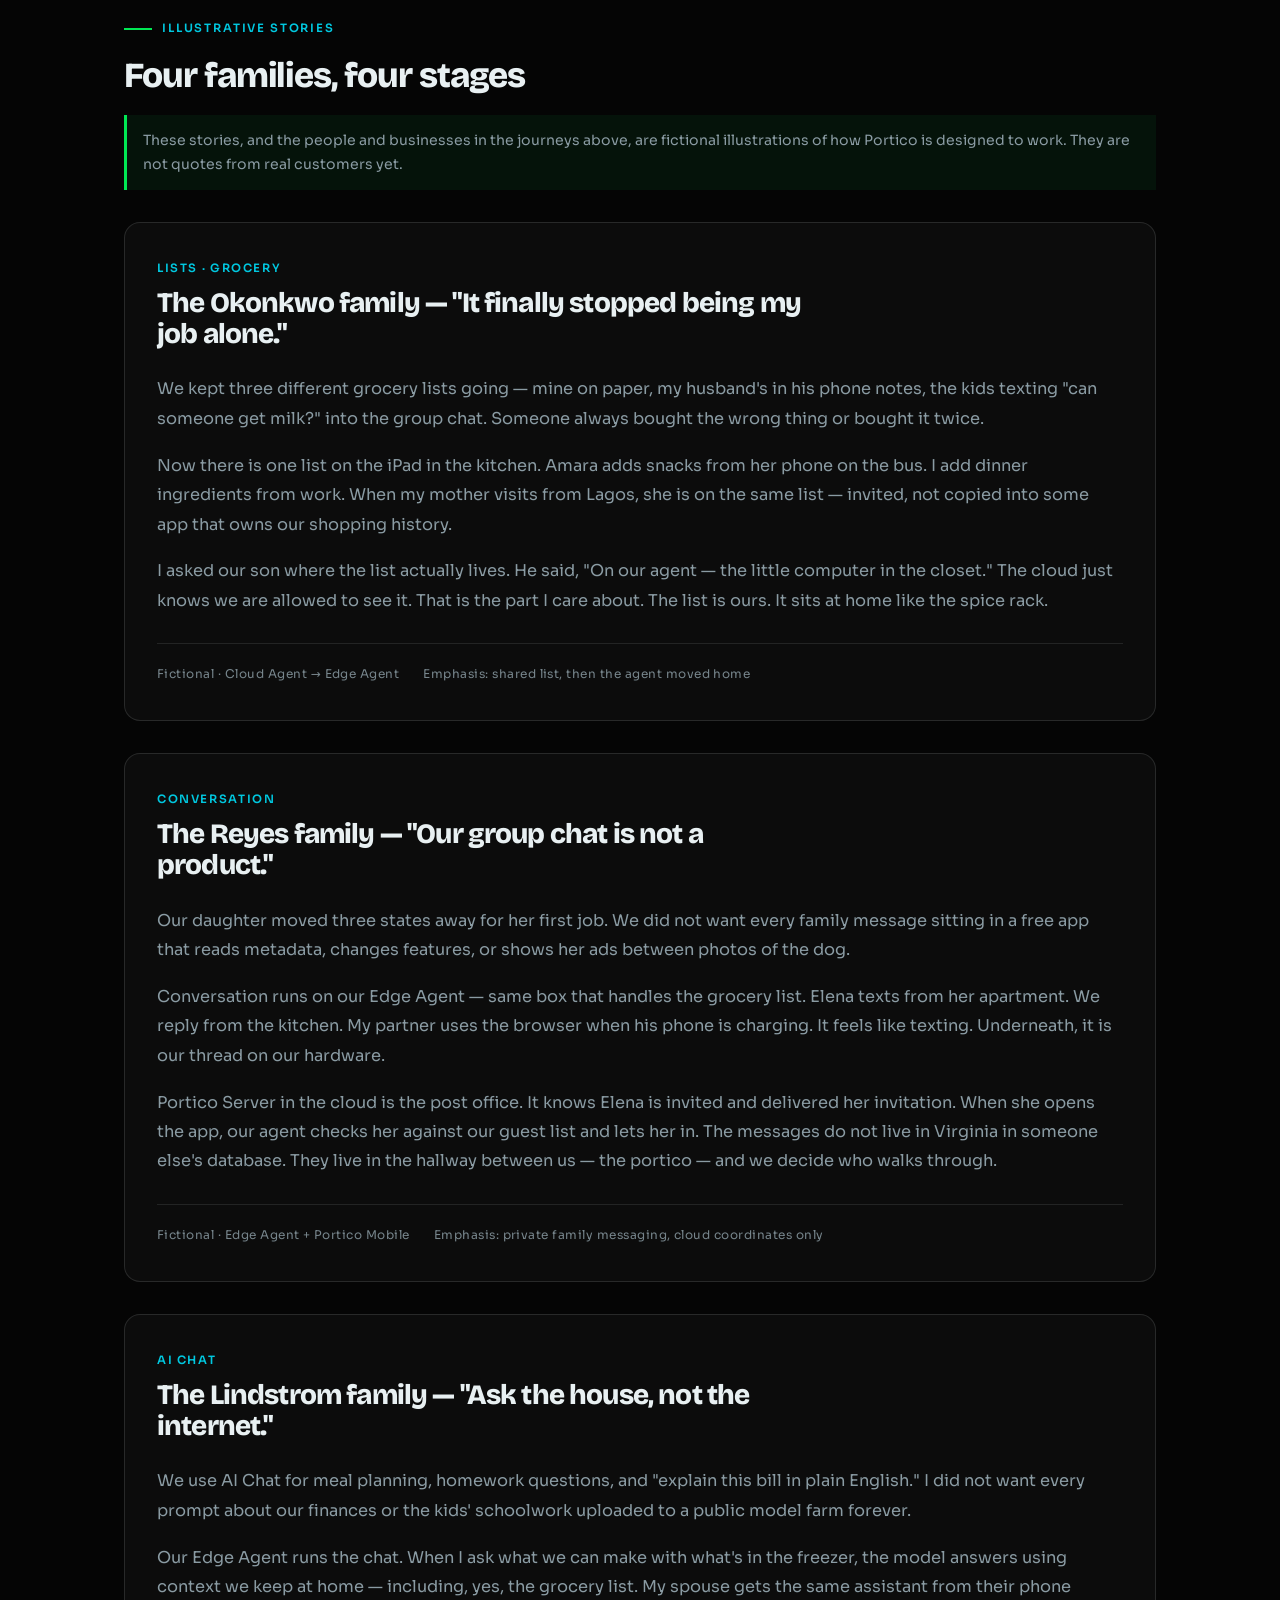
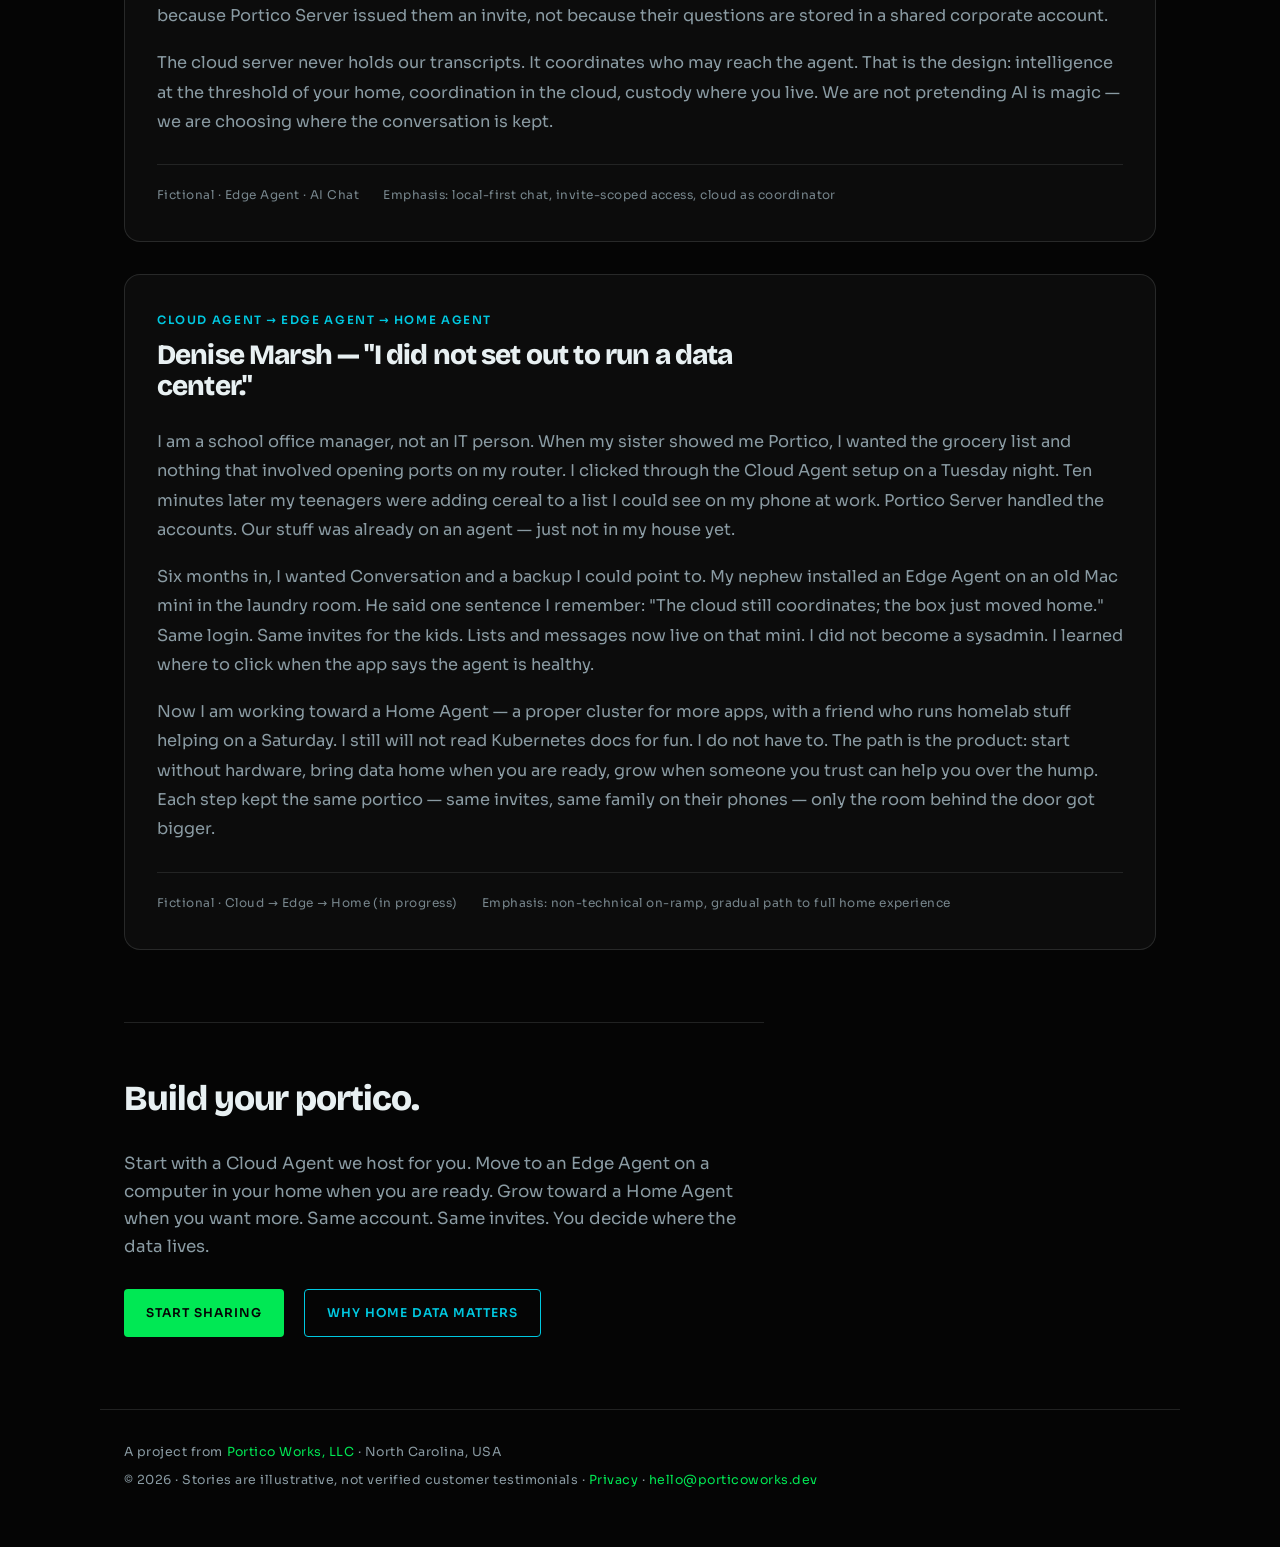
==== commit 81aa921a: "Point hero lede at the Ways to use Portico section Co-authored-by: Cursor <cursoragent@cursor.com>" ====
--- a/index.html
+++ b/index.html
@@ -60,7 +60,8 @@
           you invite the people who should see them. And there are many more applications for Portico.
         </p>
         <p class="hero-lede">
-          Pick one further down and follow along, screen by screen.
+          Here are a few of the many ways Portico can be used. Pick one in
+          <a href="#uses">Ways to use Portico</a> below and follow along, screen by screen.
         </p>
         <div class="cta-actions">
           <a class="button button-primary" href="#uses">See what people use it for</a>
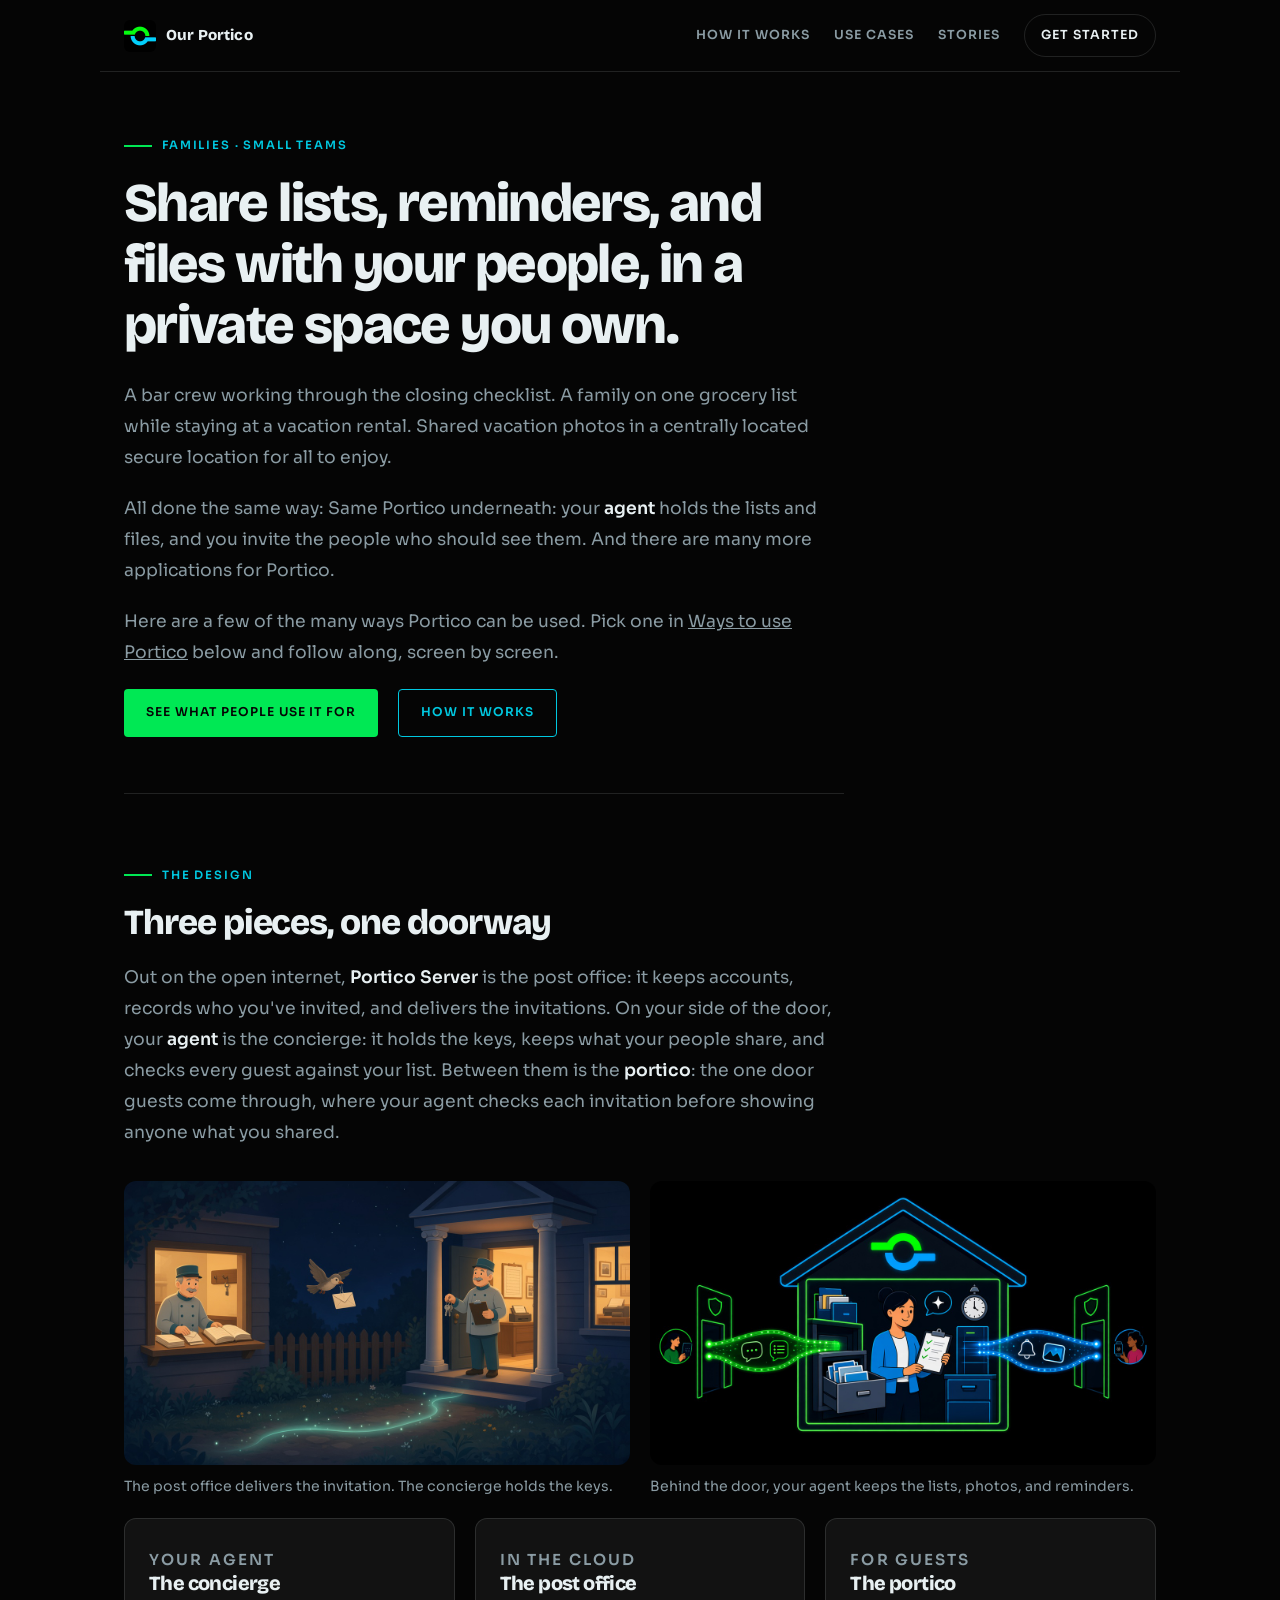
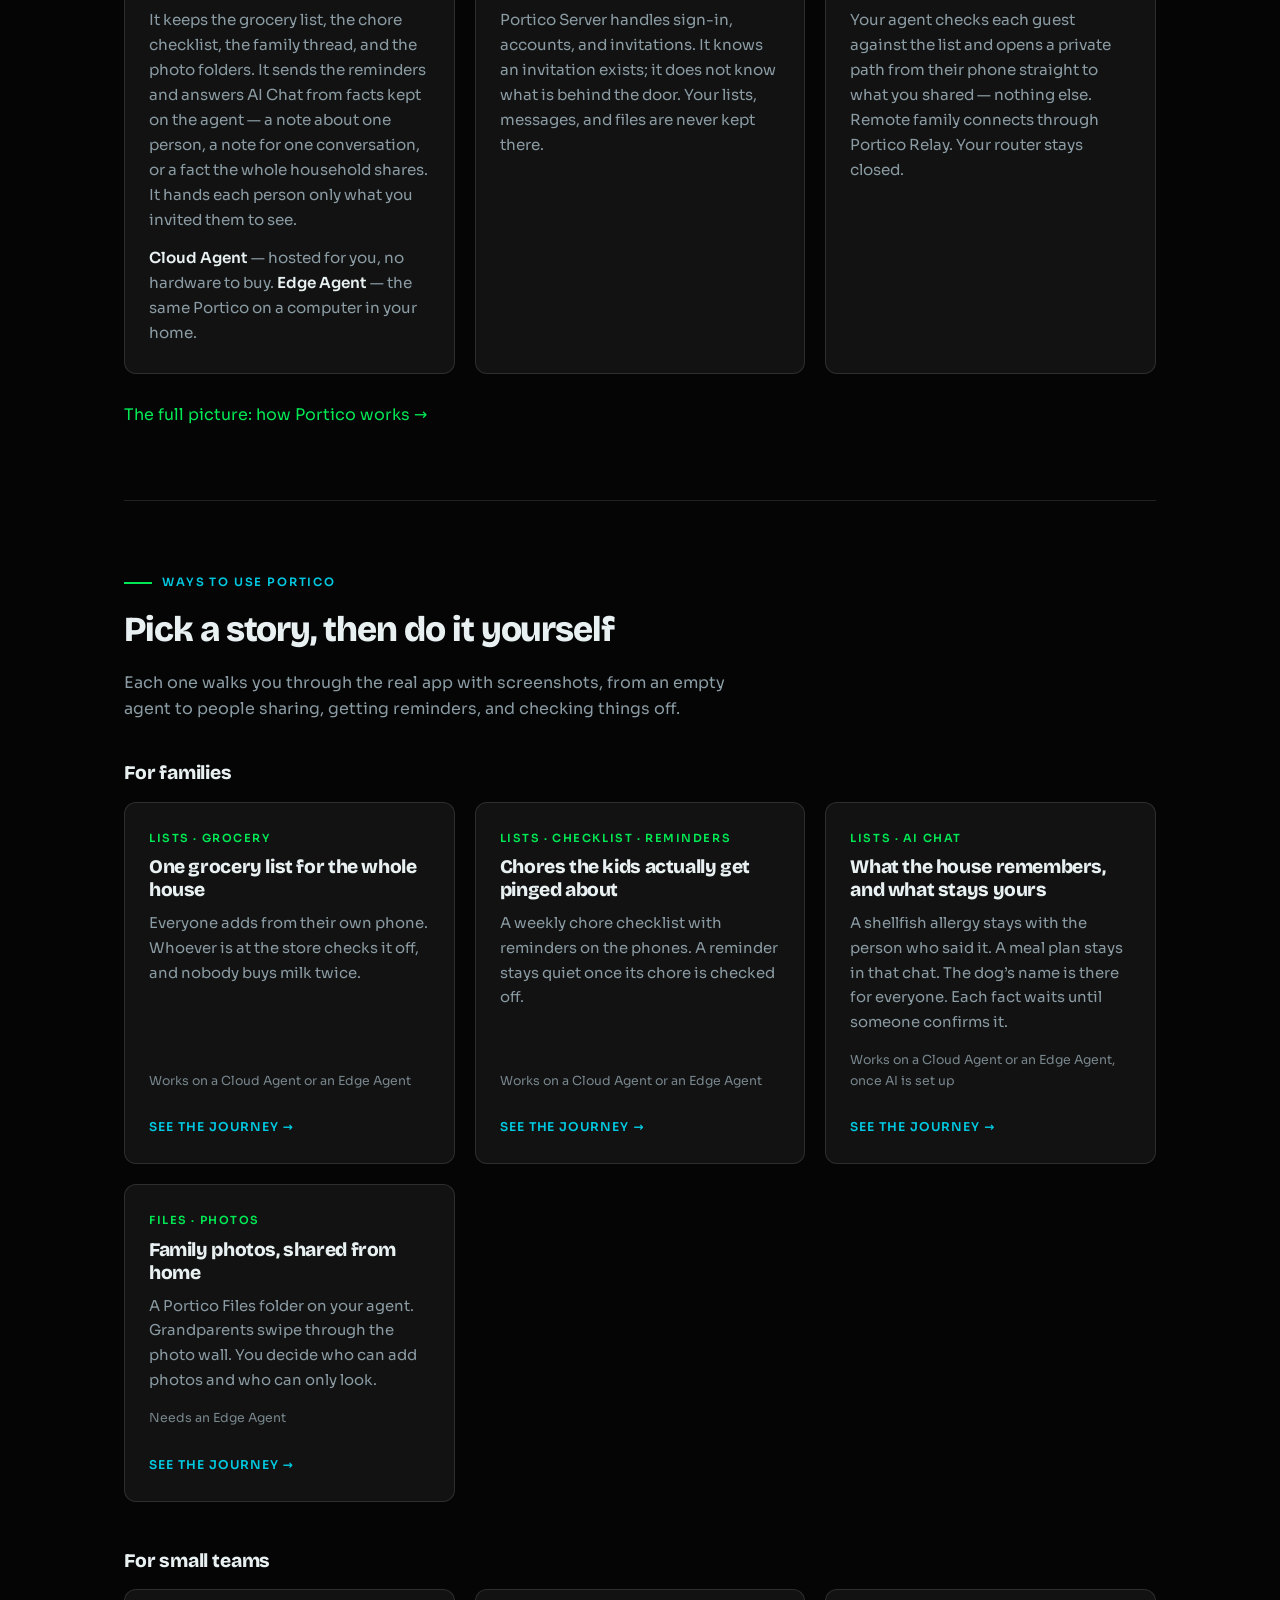
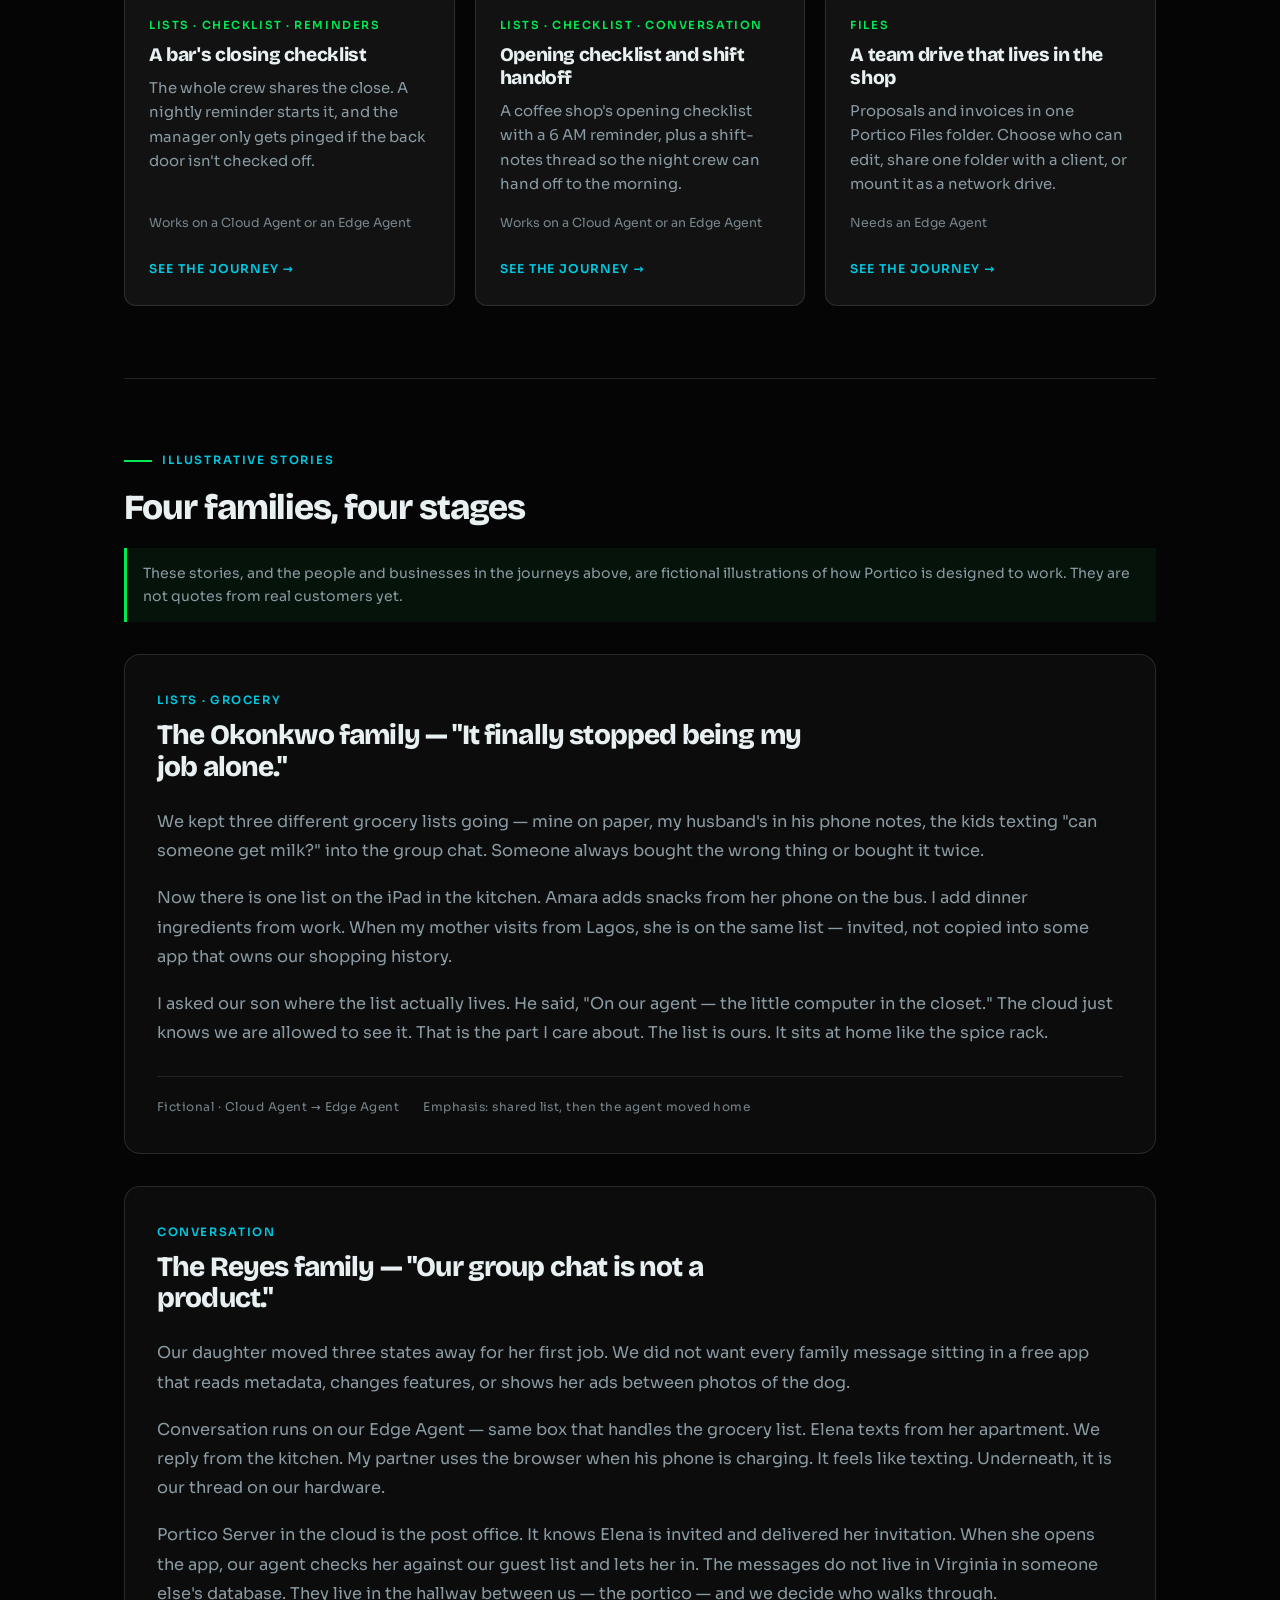
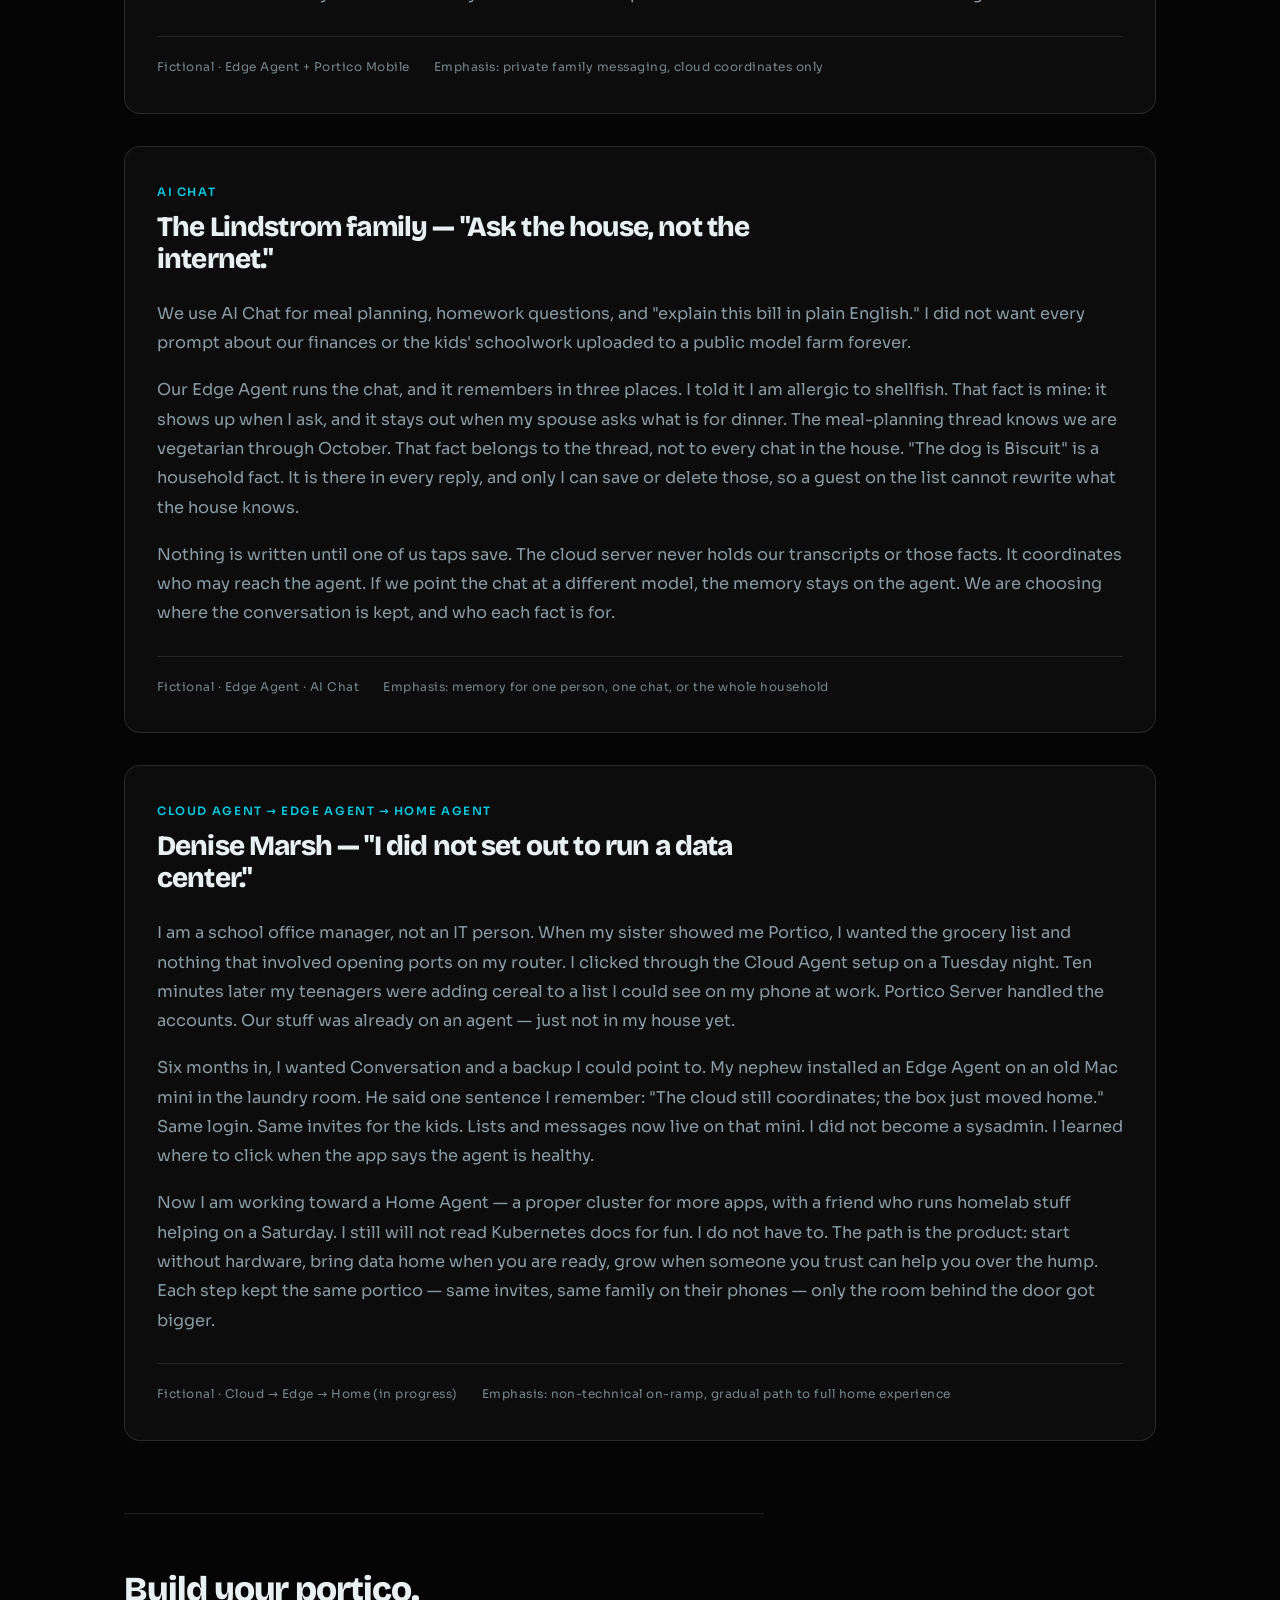
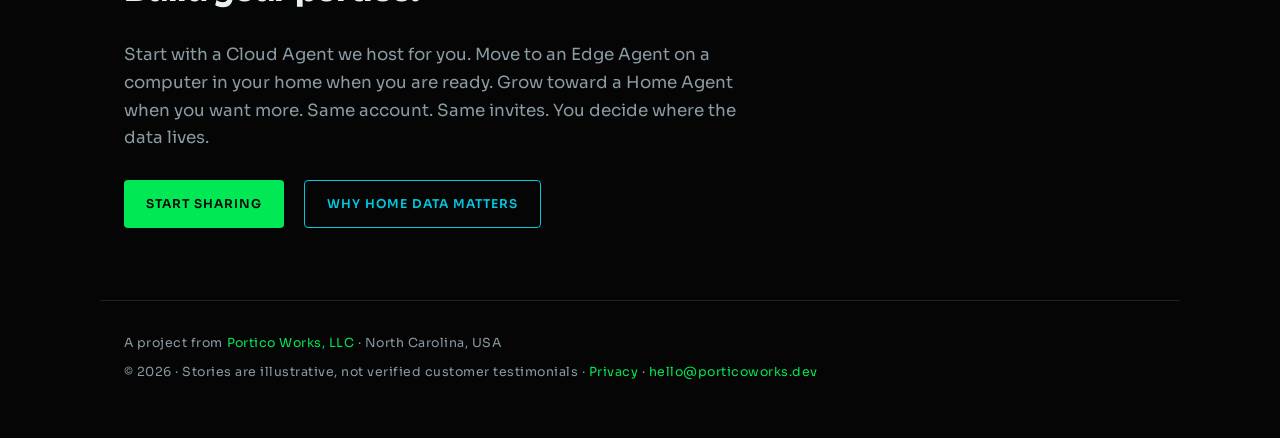
==== commit cf373466: "Add AI memory journey and update index with new use case details - Introduced a new journey page for" ====
--- a/index.html
+++ b/index.html
@@ -97,8 +97,8 @@
             <h3>The concierge</h3>
             <p>
               It keeps the grocery list, the chore checklist, the family thread, and the photo folders. It sends the
-              reminders, answers AI Chat using what your household keeps on it, and hands each person only what you
-              invited them to see.
+              reminders and answers AI Chat from facts kept on the agent — a note about one person, a note for one
+              conversation, or a fact the whole household shares. It hands each person only what you invited them to see.
             </p>
             <p>
               <strong>Cloud Agent</strong> — hosted for you, no hardware to buy.
@@ -152,6 +152,13 @@
               <p class="use-needs">Works on a Cloud Agent or an Edge Agent</p>
               <span class="use-link">See the journey →</span>
             </a>
+            <a class="use-card" href="journeys/ai-memory/">
+              <p class="use-tag">Lists · AI Chat</p>
+              <h4>What the house remembers, and what stays yours</h4>
+              <p>A shellfish allergy stays with the person who said it. A meal plan stays in that chat. The dog’s name is there for everyone. Each fact waits until someone confirms it.</p>
+              <p class="use-needs">Works on a Cloud Agent or an Edge Agent, once AI is set up</p>
+              <span class="use-link">See the journey →</span>
+            </a>
             <a class="use-card" href="journeys/family-photos/">
               <p class="use-tag">Files · Photos</p>
               <h4>Family photos, shared from home</h4>
@@ -264,20 +271,21 @@
               want every prompt about our finances or the kids' schoolwork uploaded to a public model farm forever.
             </p>
             <p>
-              Our Edge Agent runs the chat. When I ask what we can make with what's in the freezer, the model answers
-              using context we keep at home — including, yes, the grocery list. My spouse gets the same assistant from
-              their phone because Portico Server issued them an invite, not because their questions are stored in a
-              shared corporate account.
-            </p>
-            <p>
-              The cloud server never holds our transcripts. It coordinates who may reach the agent. That is the design:
-              intelligence at the threshold of your home, coordination in the cloud, custody where you live. We are not
-              pretending AI is magic — we are choosing where the conversation is kept.
+              Our Edge Agent runs the chat, and it remembers in three places. I told it I am allergic to shellfish.
+              That fact is mine: it shows up when I ask, and it stays out when my spouse asks what is for dinner. The
+              meal-planning thread knows we are vegetarian through October. That fact belongs to the thread, not to
+              every chat in the house. "The dog is Biscuit" is a household fact. It is there in every reply, and only
+              I can save or delete those, so a guest on the list cannot rewrite what the house knows.
+            </p>
+            <p>
+              Nothing is written until one of us taps save. The cloud server never holds our transcripts or those
+              facts. It coordinates who may reach the agent. If we point the chat at a different model, the memory
+              stays on the agent. We are choosing where the conversation is kept, and who each fact is for.
             </p>
           </blockquote>
           <footer class="story-meta">
             <span>Fictional · Edge Agent · AI Chat</span>
-            <span>Emphasis: local-first chat, invite-scoped access, cloud as coordinator</span>
+            <span>Emphasis: memory for one person, one chat, or the whole household</span>
           </footer>
         </article>
 
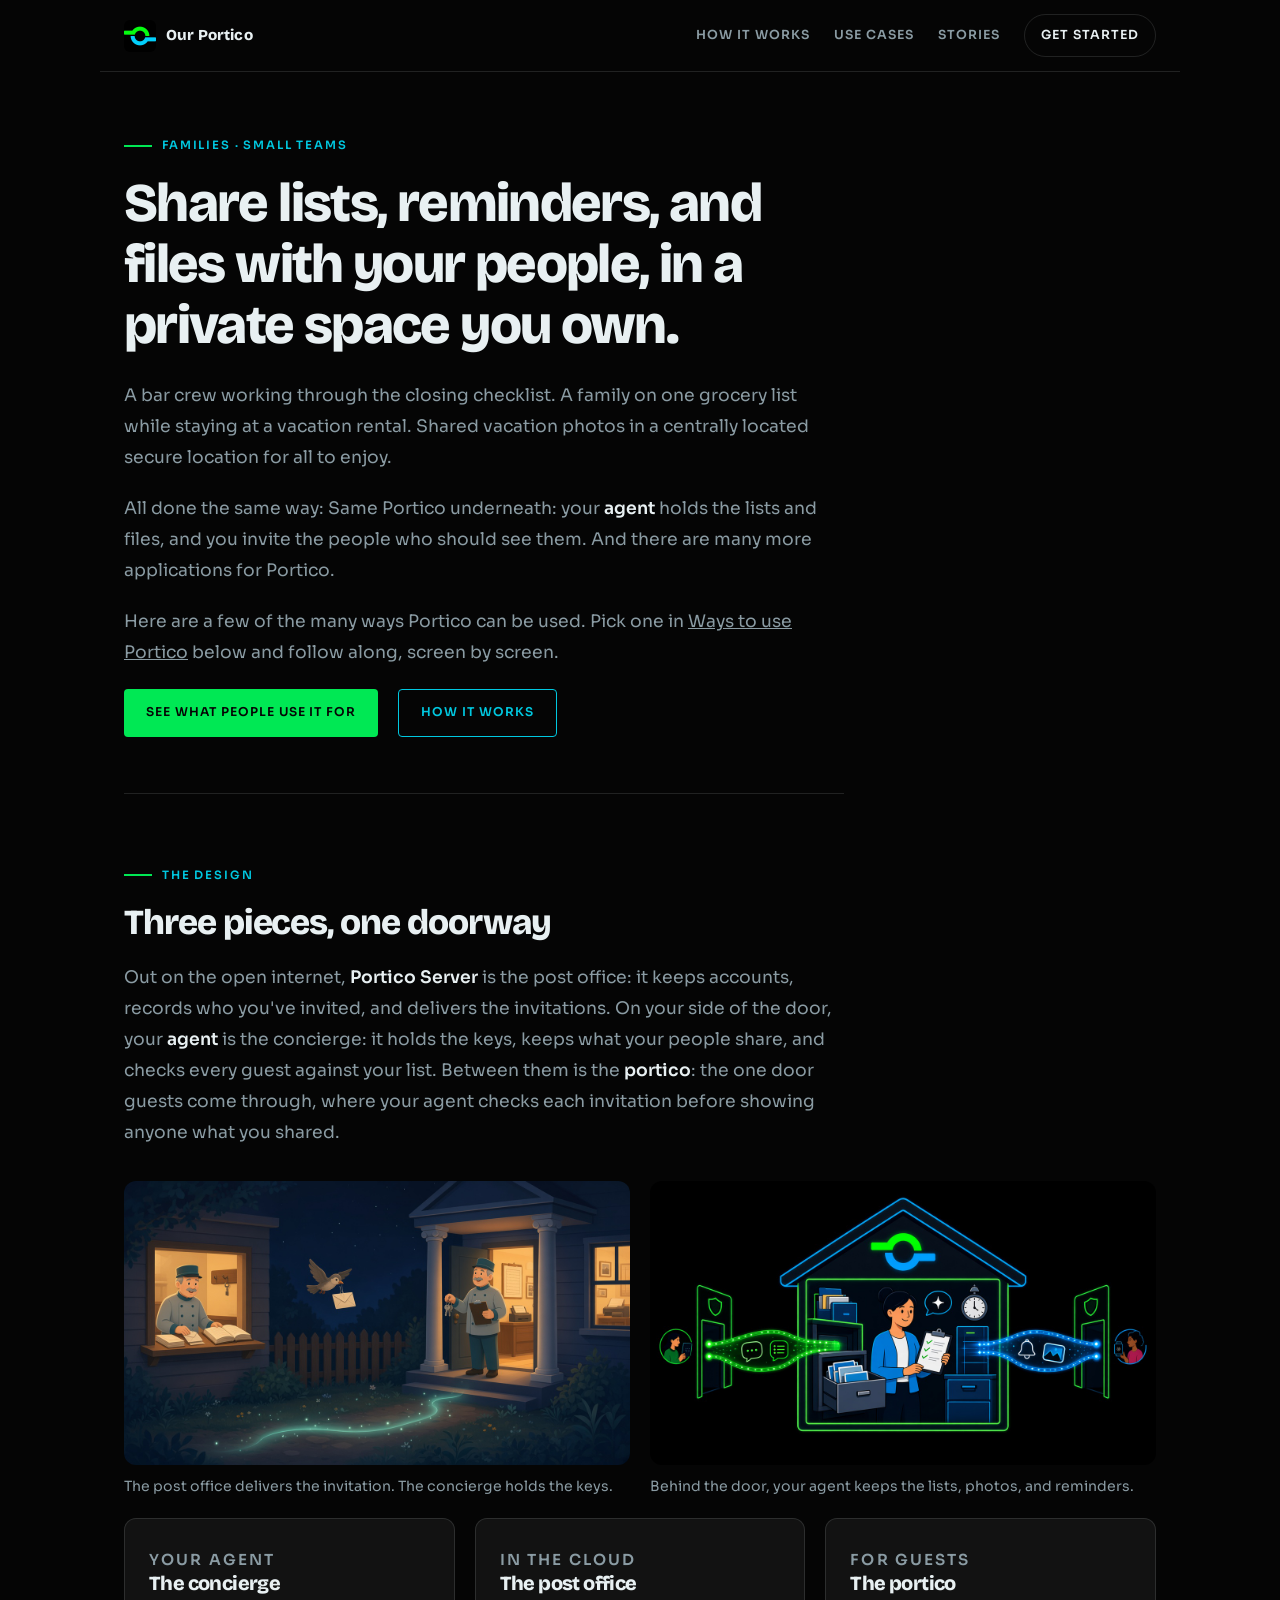
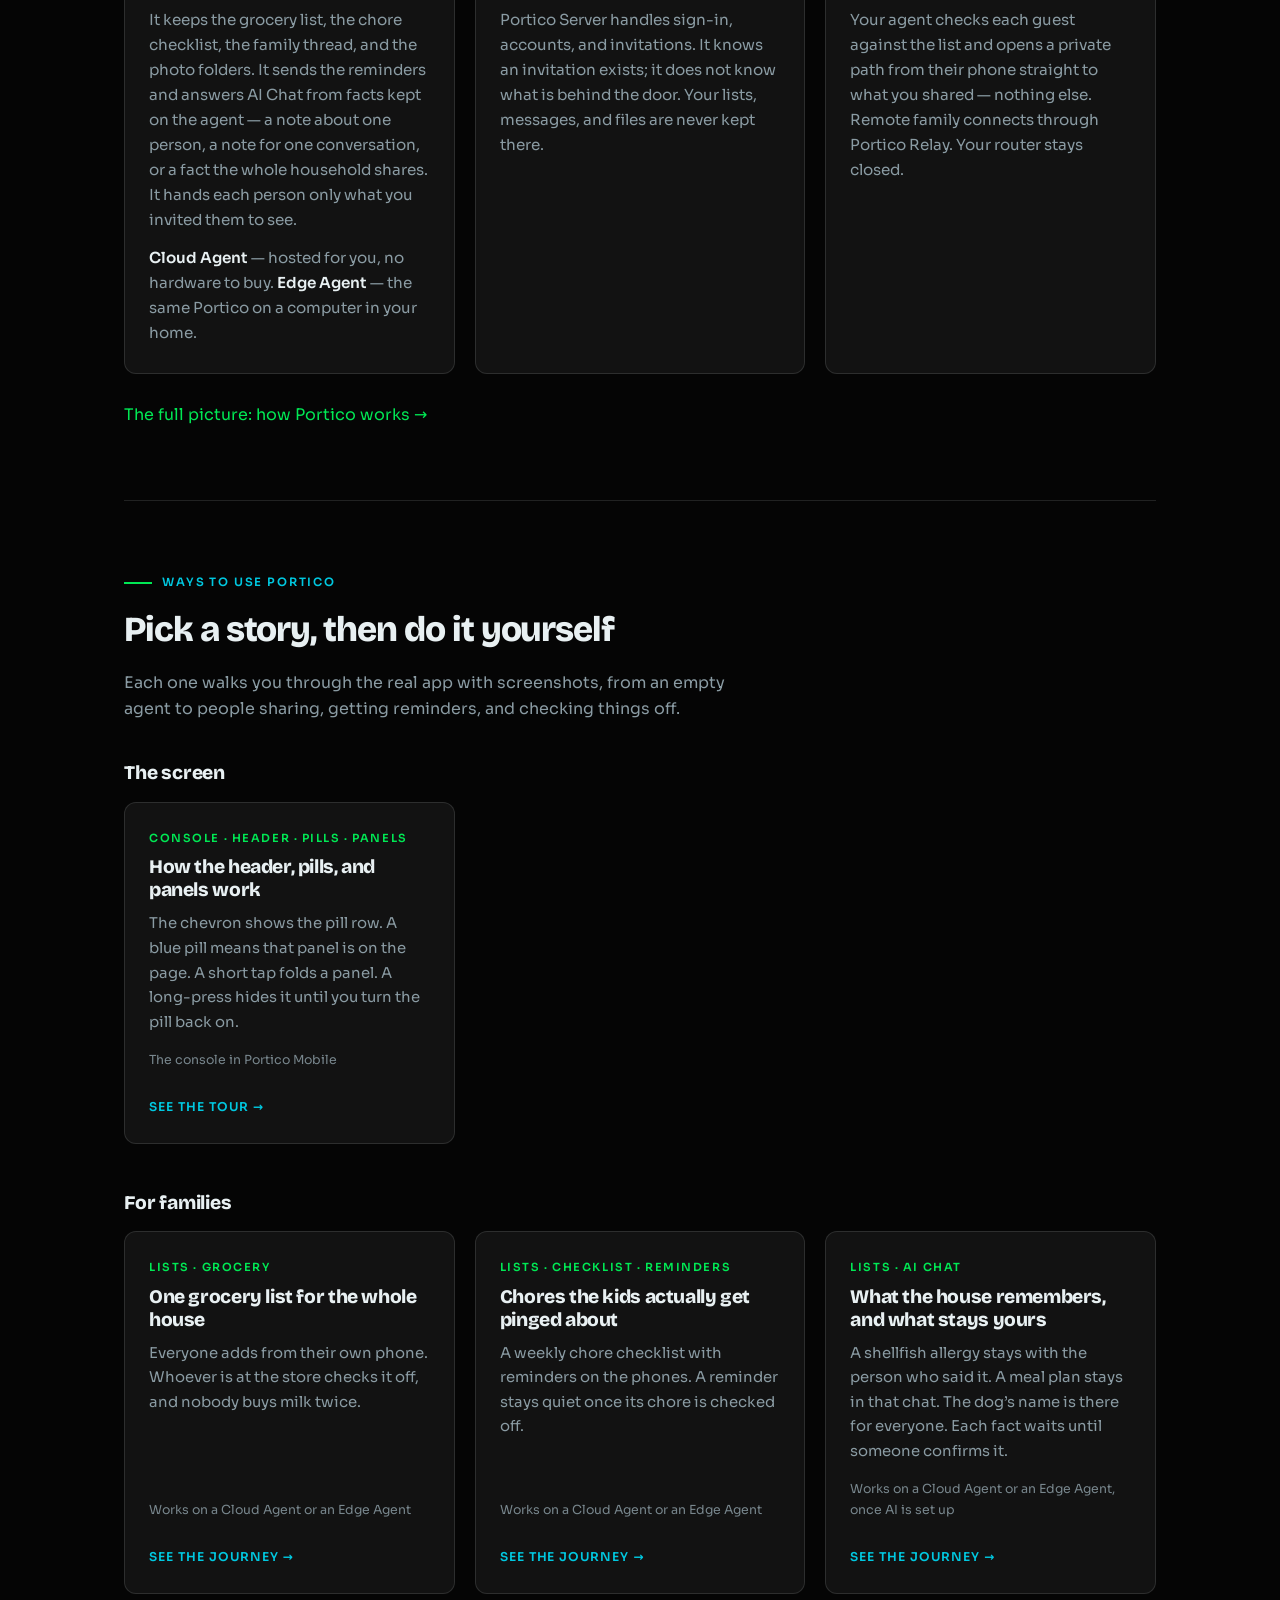
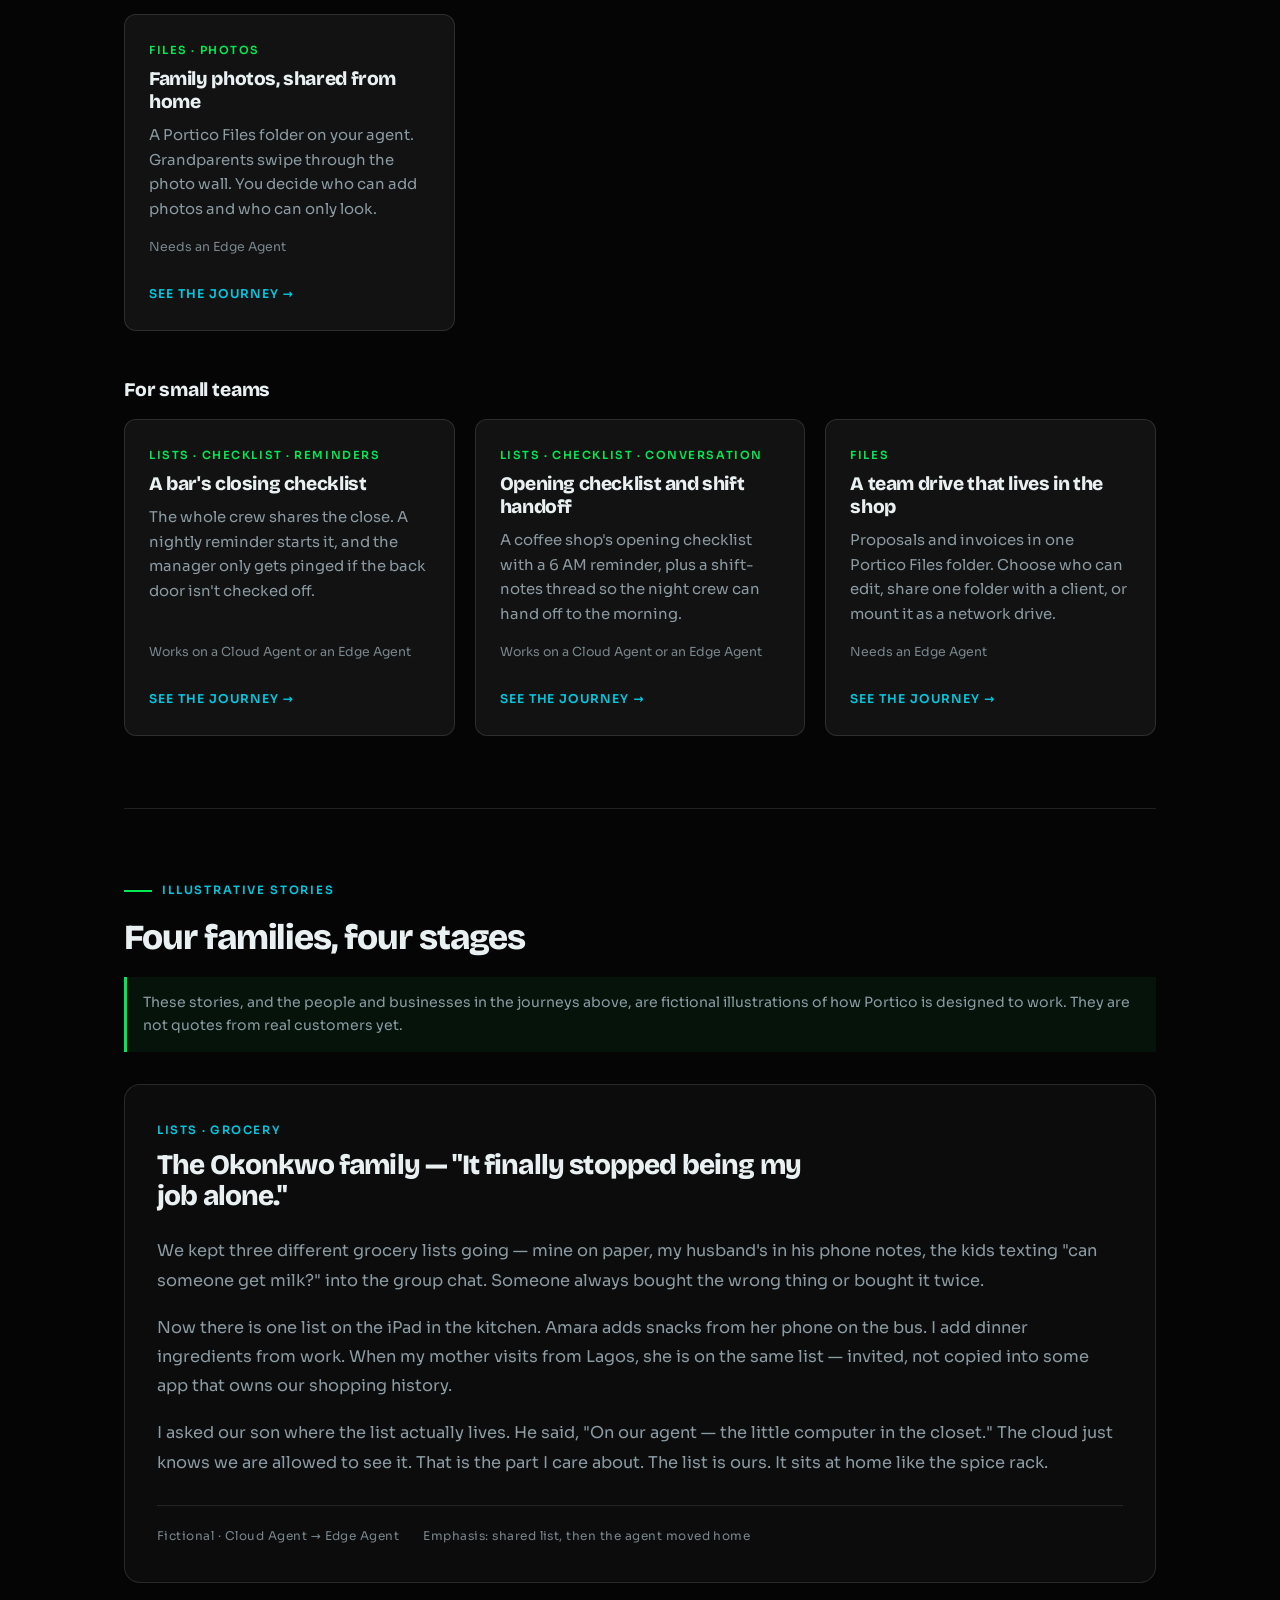
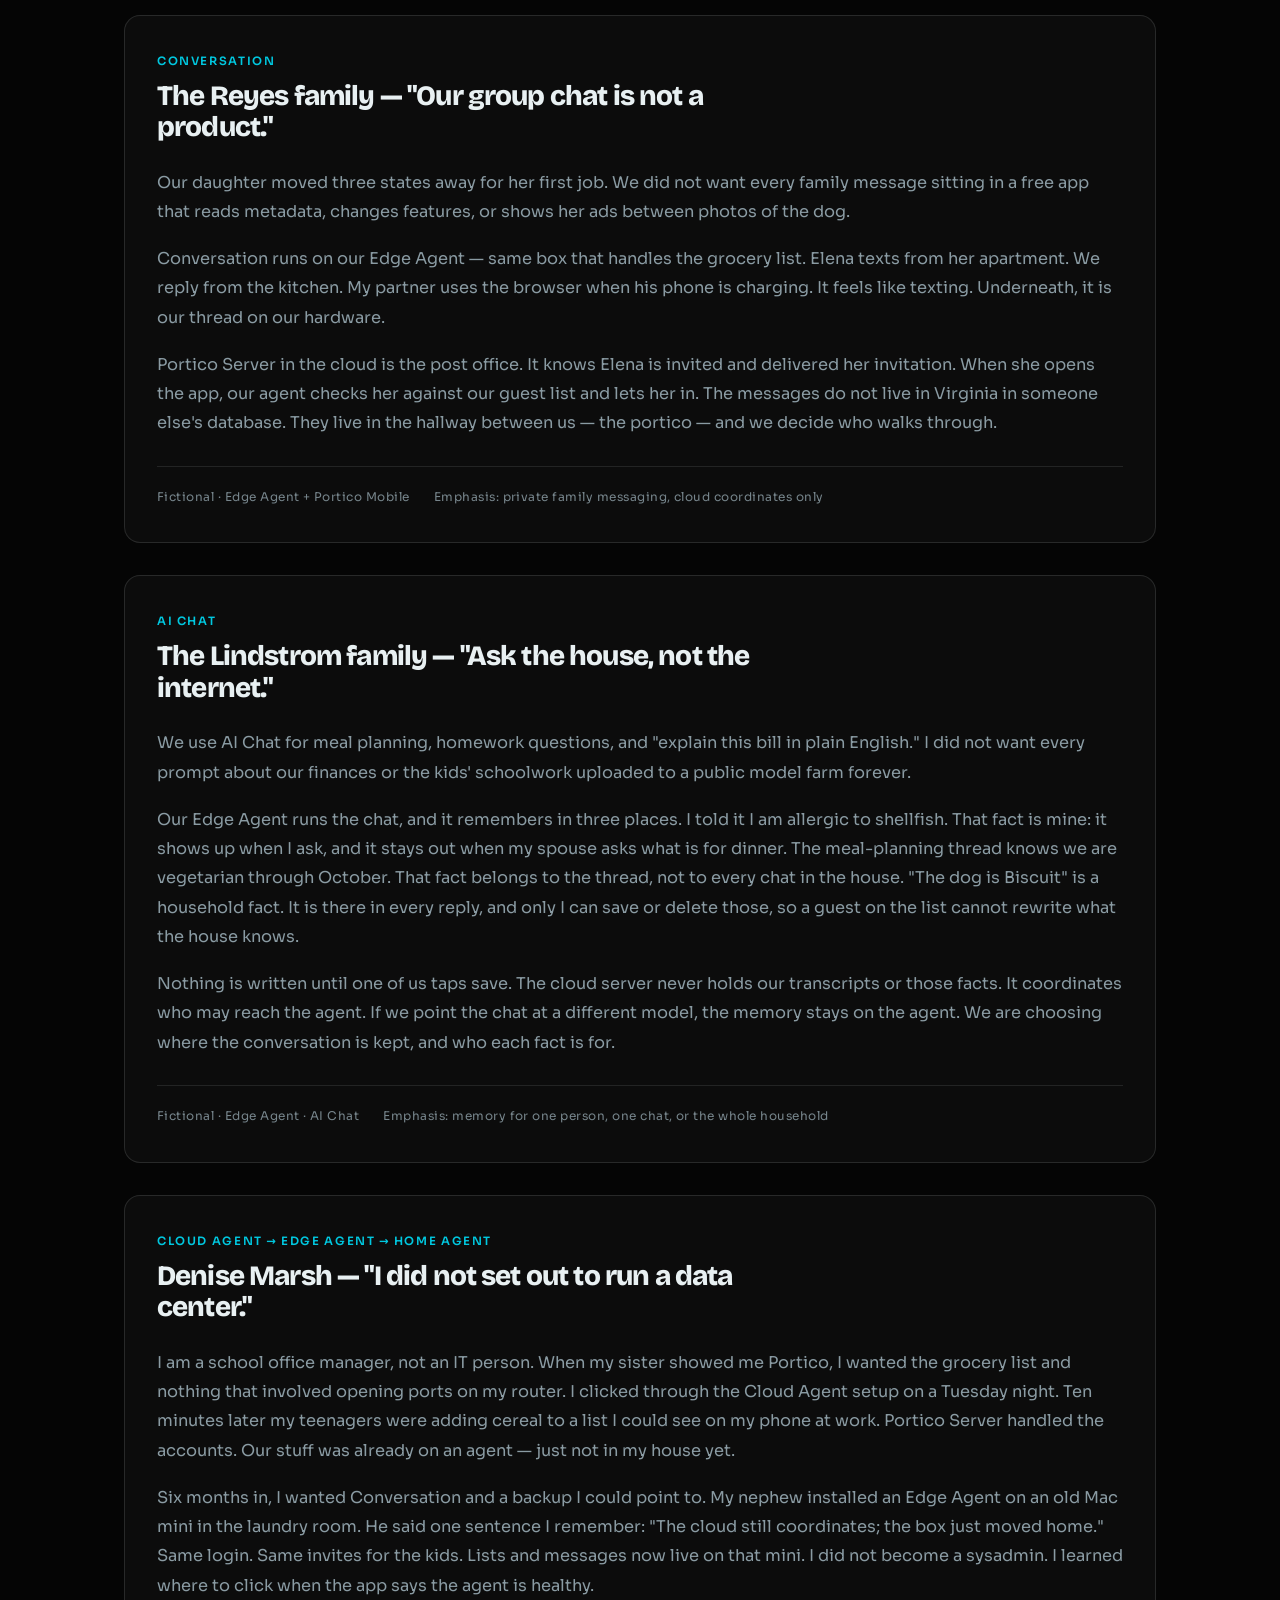
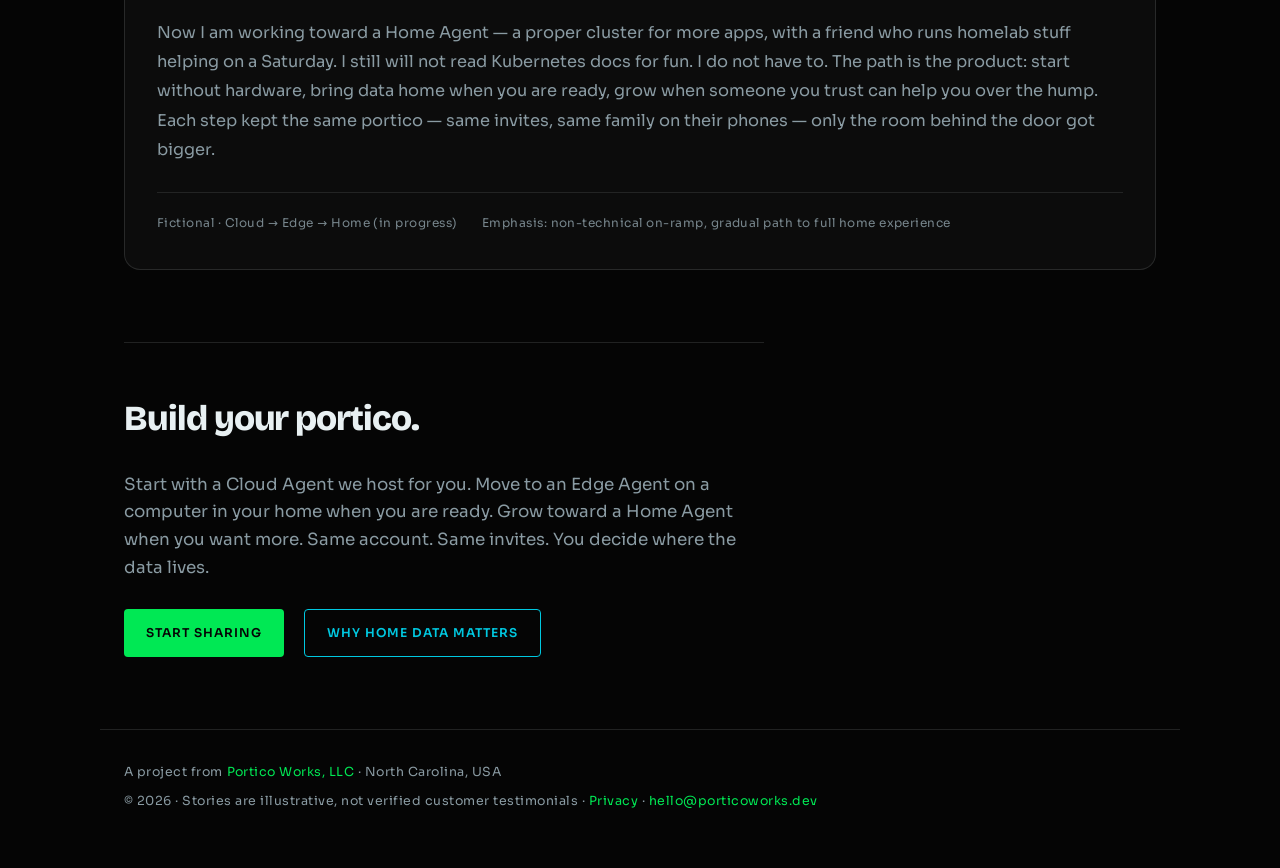
==== commit 3ae333ab: "Add console journey with detailed instructions and images - Introduced a new journey page for the co" ====
--- a/index.html
+++ b/index.html
@@ -136,6 +136,19 @@
         </p>
 
         <div class="uses-group">
+          <h3 class="uses-group-title">The screen</h3>
+          <div class="uses-grid">
+            <a class="use-card" href="journeys/console/">
+              <p class="use-tag">Console · Header · Pills · Panels</p>
+              <h4>How the header, pills, and panels work</h4>
+              <p>The chevron shows the pill row. A blue pill means that panel is on the page. A short tap folds a panel. A long-press hides it until you turn the pill back on.</p>
+              <p class="use-needs">The console in Portico Mobile</p>
+              <span class="use-link">See the tour →</span>
+            </a>
+          </div>
+        </div>
+
+        <div class="uses-group">
           <h3 class="uses-group-title">For families</h3>
           <div class="uses-grid">
             <a class="use-card" href="journeys/grocery-list/">
--- a/styles.css
+++ b/styles.css
@@ -500,6 +500,39 @@
   font-size: .9rem;
 }
 .tip strong { color: var(--cyan); }
+.key {
+  display: flex;
+  flex-wrap: wrap;
+  gap: 8px 18px;
+  margin: 18px 0 0;
+  padding: 0;
+  list-style: none;
+}
+.key li {
+  display: inline-flex;
+  align-items: center;
+  gap: 8px;
+  color: var(--muted);
+  font-size: .9rem;
+}
+.key i {
+  width: 12px;
+  height: 12px;
+  border-radius: 999px;
+  border: 1px solid;
+}
+.key .on {
+  background: rgba(91, 192, 255, 0.28);
+  border-color: #5bc0ff;
+}
+.key .off {
+  background: rgba(243, 163, 163, 0.22);
+  border-color: #f3a3a3;
+}
+.key .dim {
+  background: rgba(255, 255, 255, 0.04);
+  border-color: #5c6b78;
+}
 .shots {
   display: grid;
   gap: 18px;
